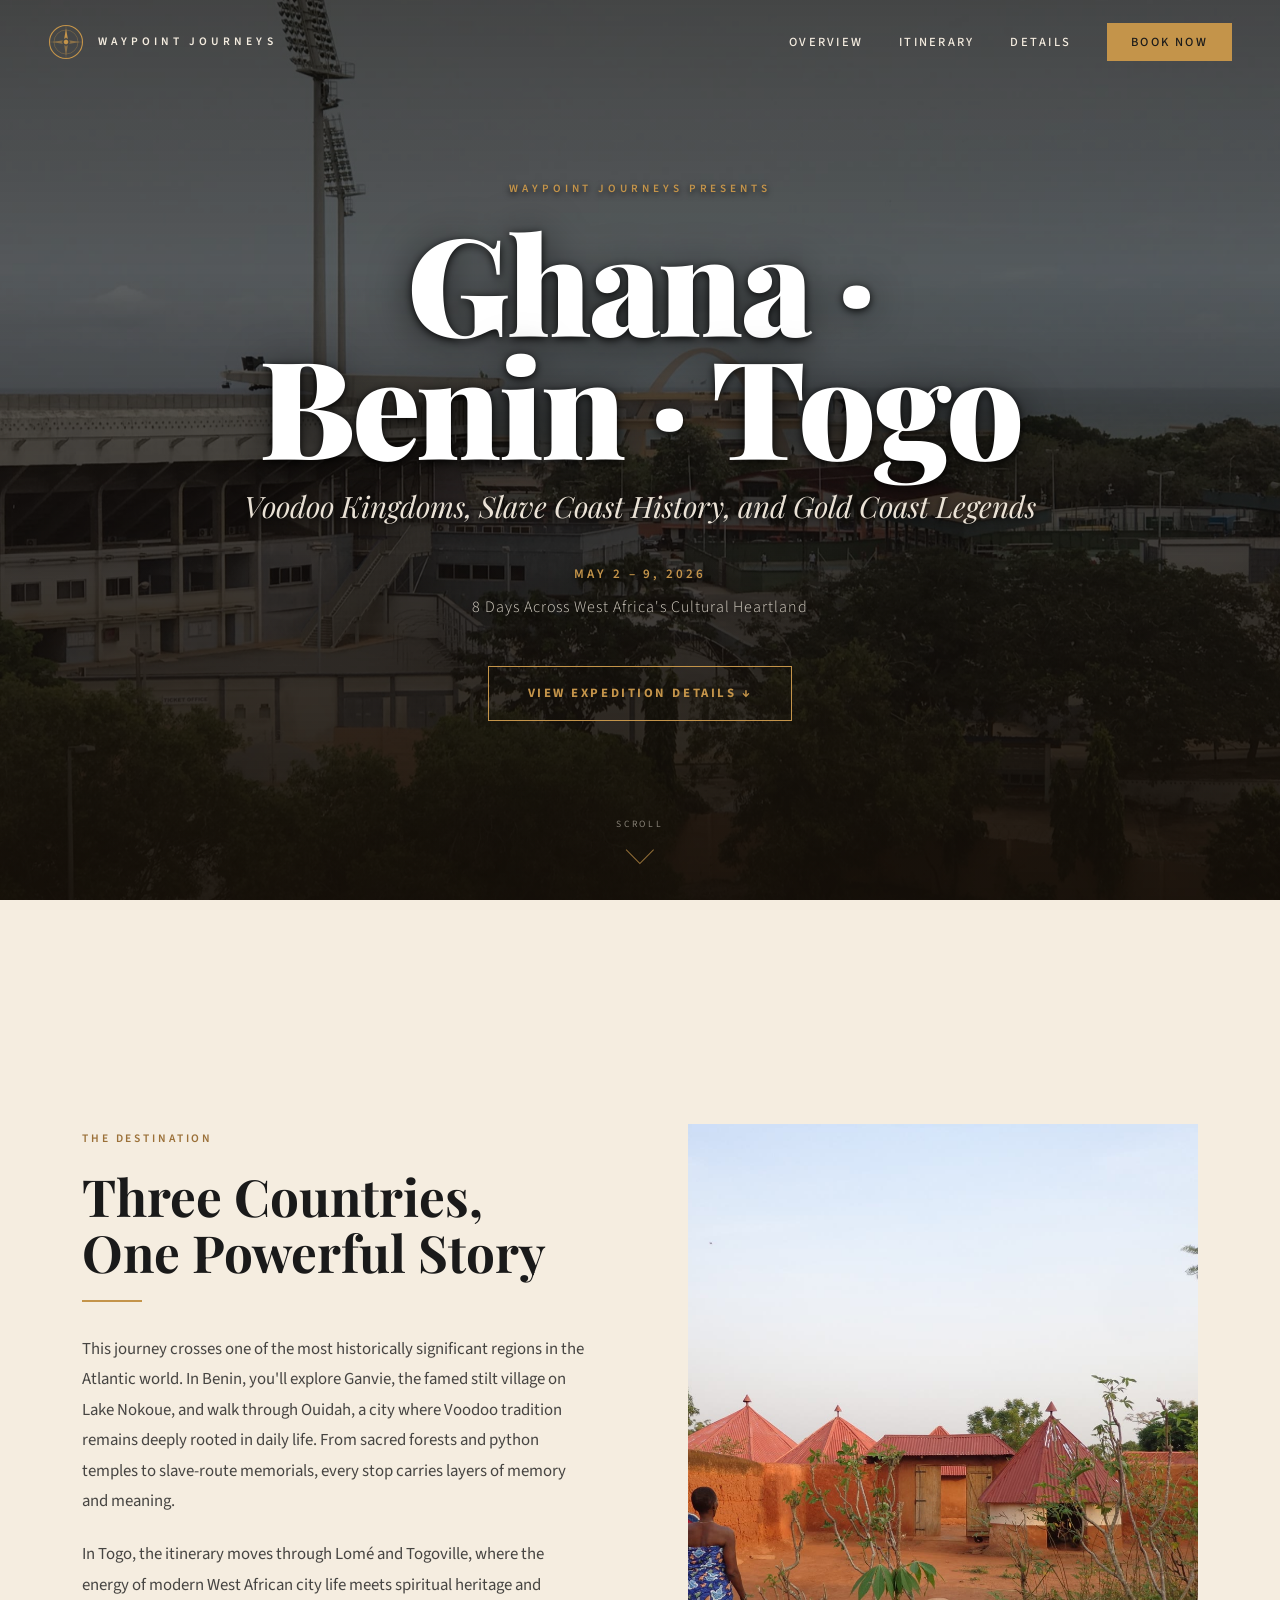
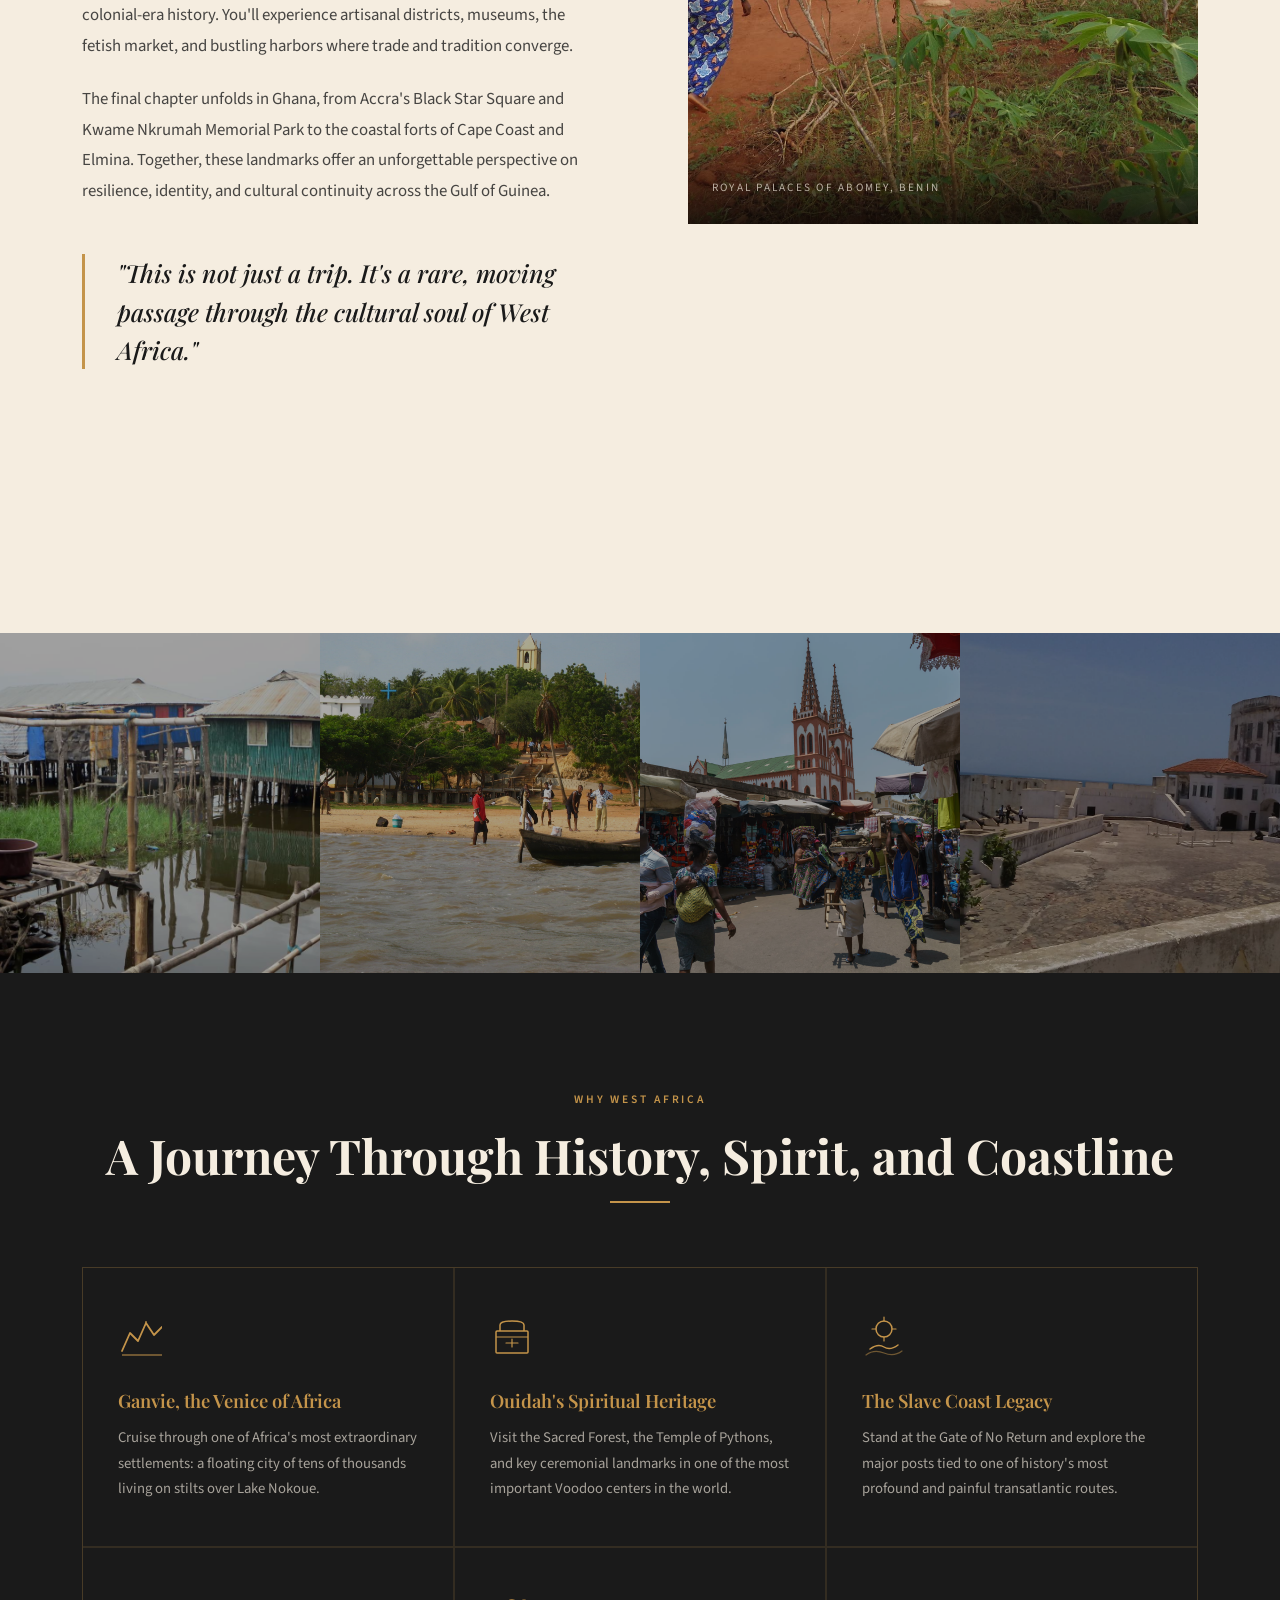
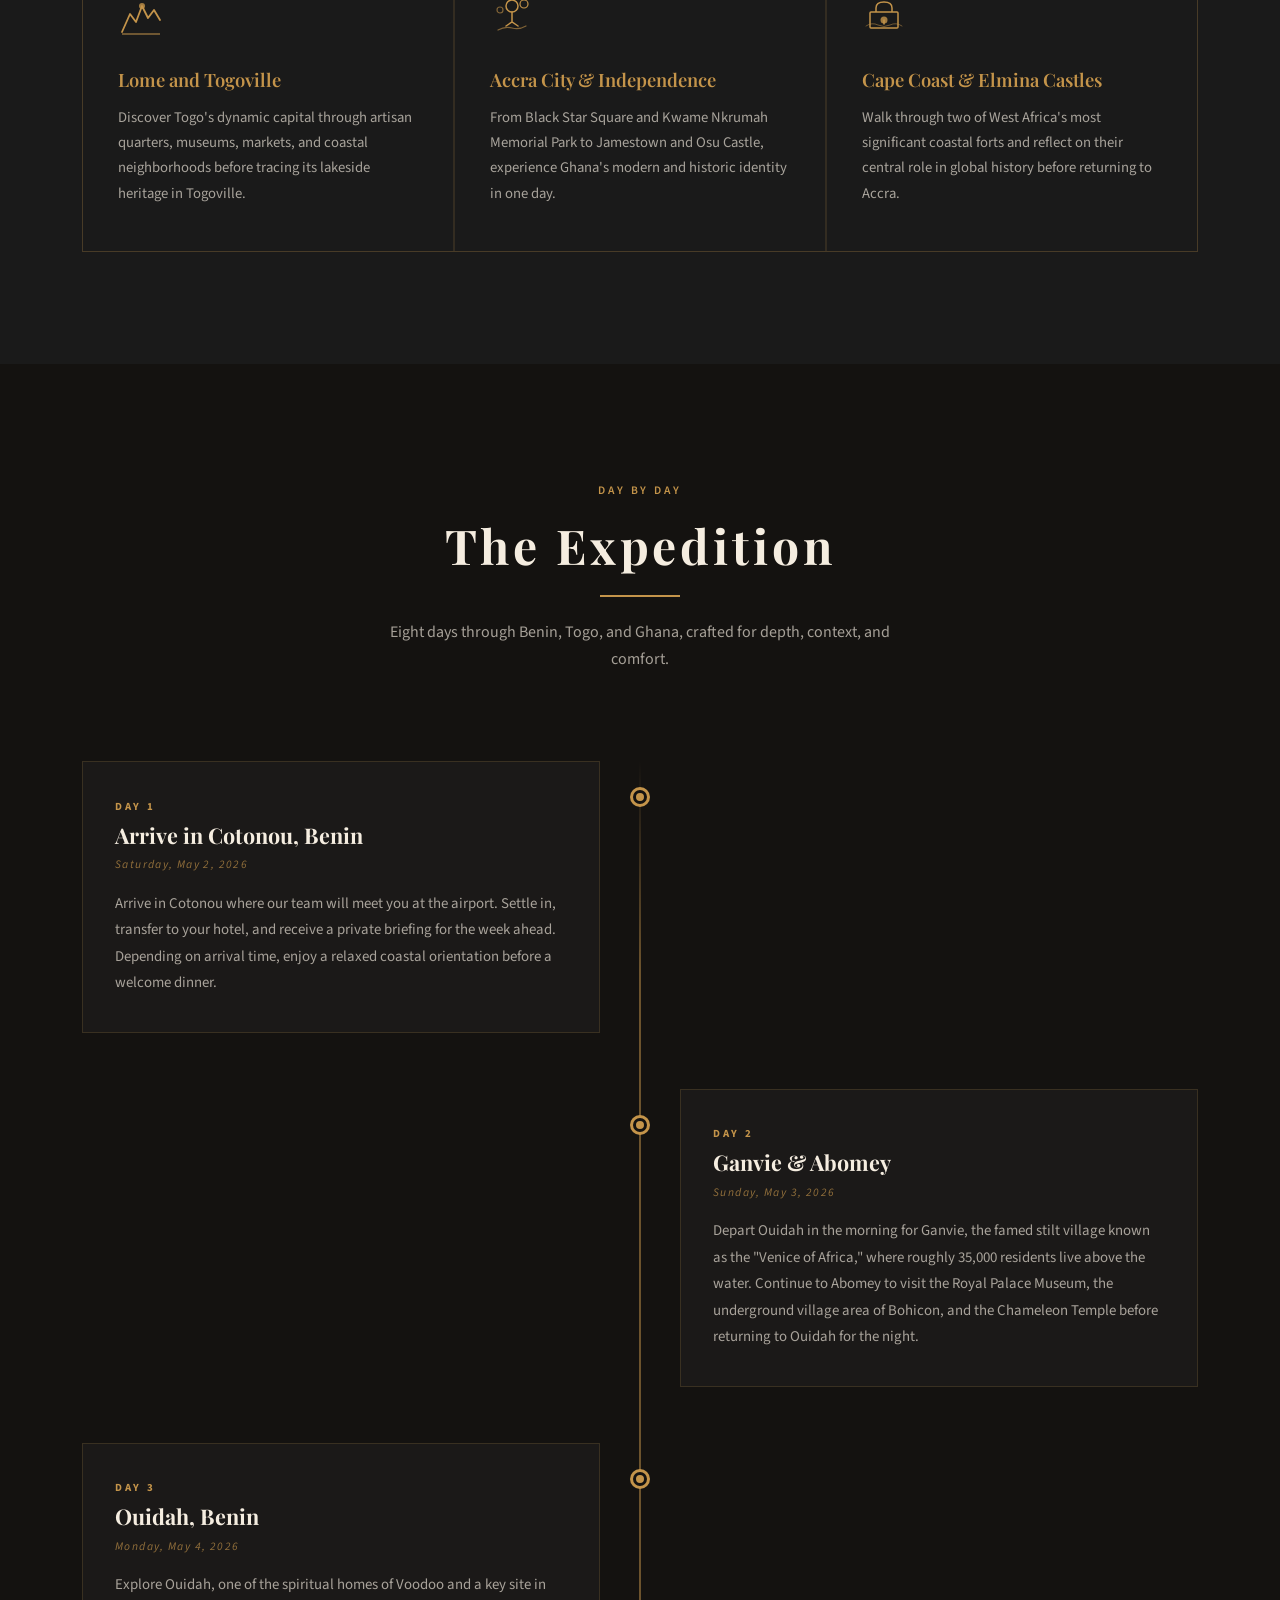
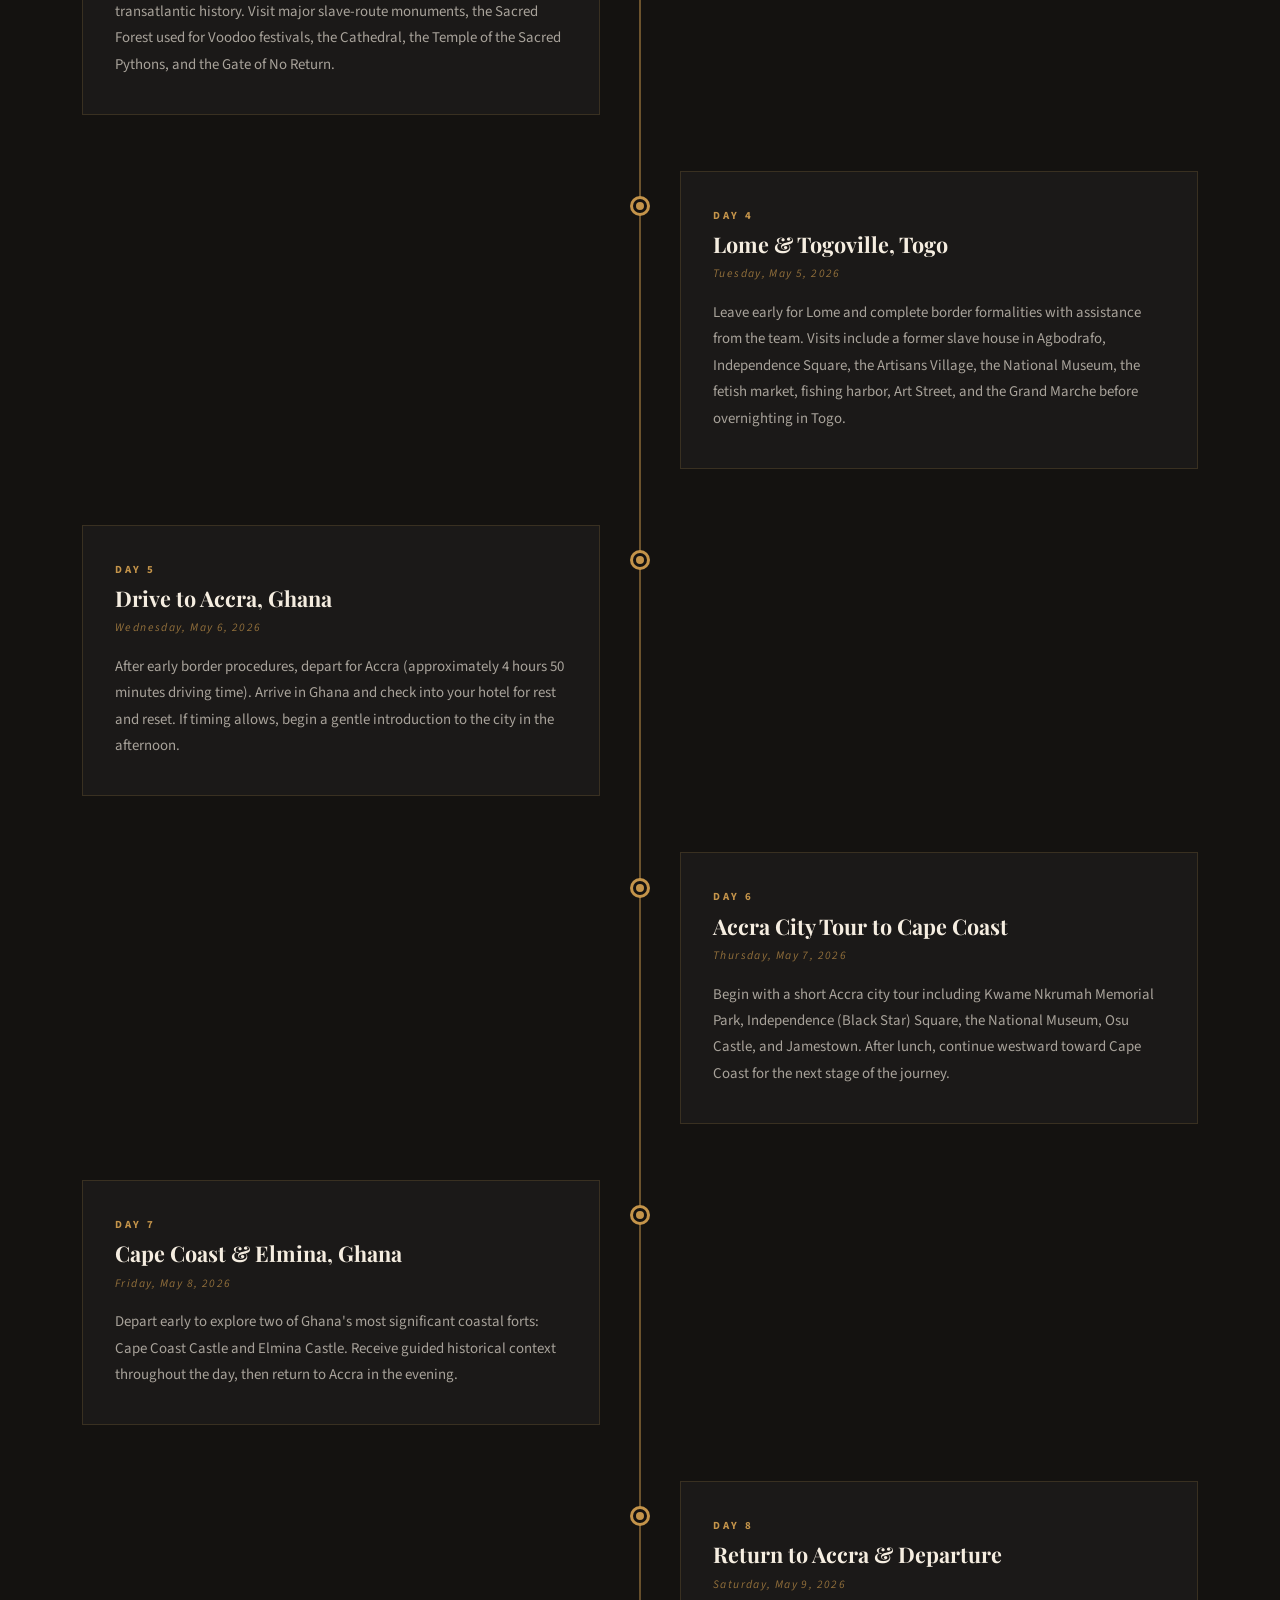
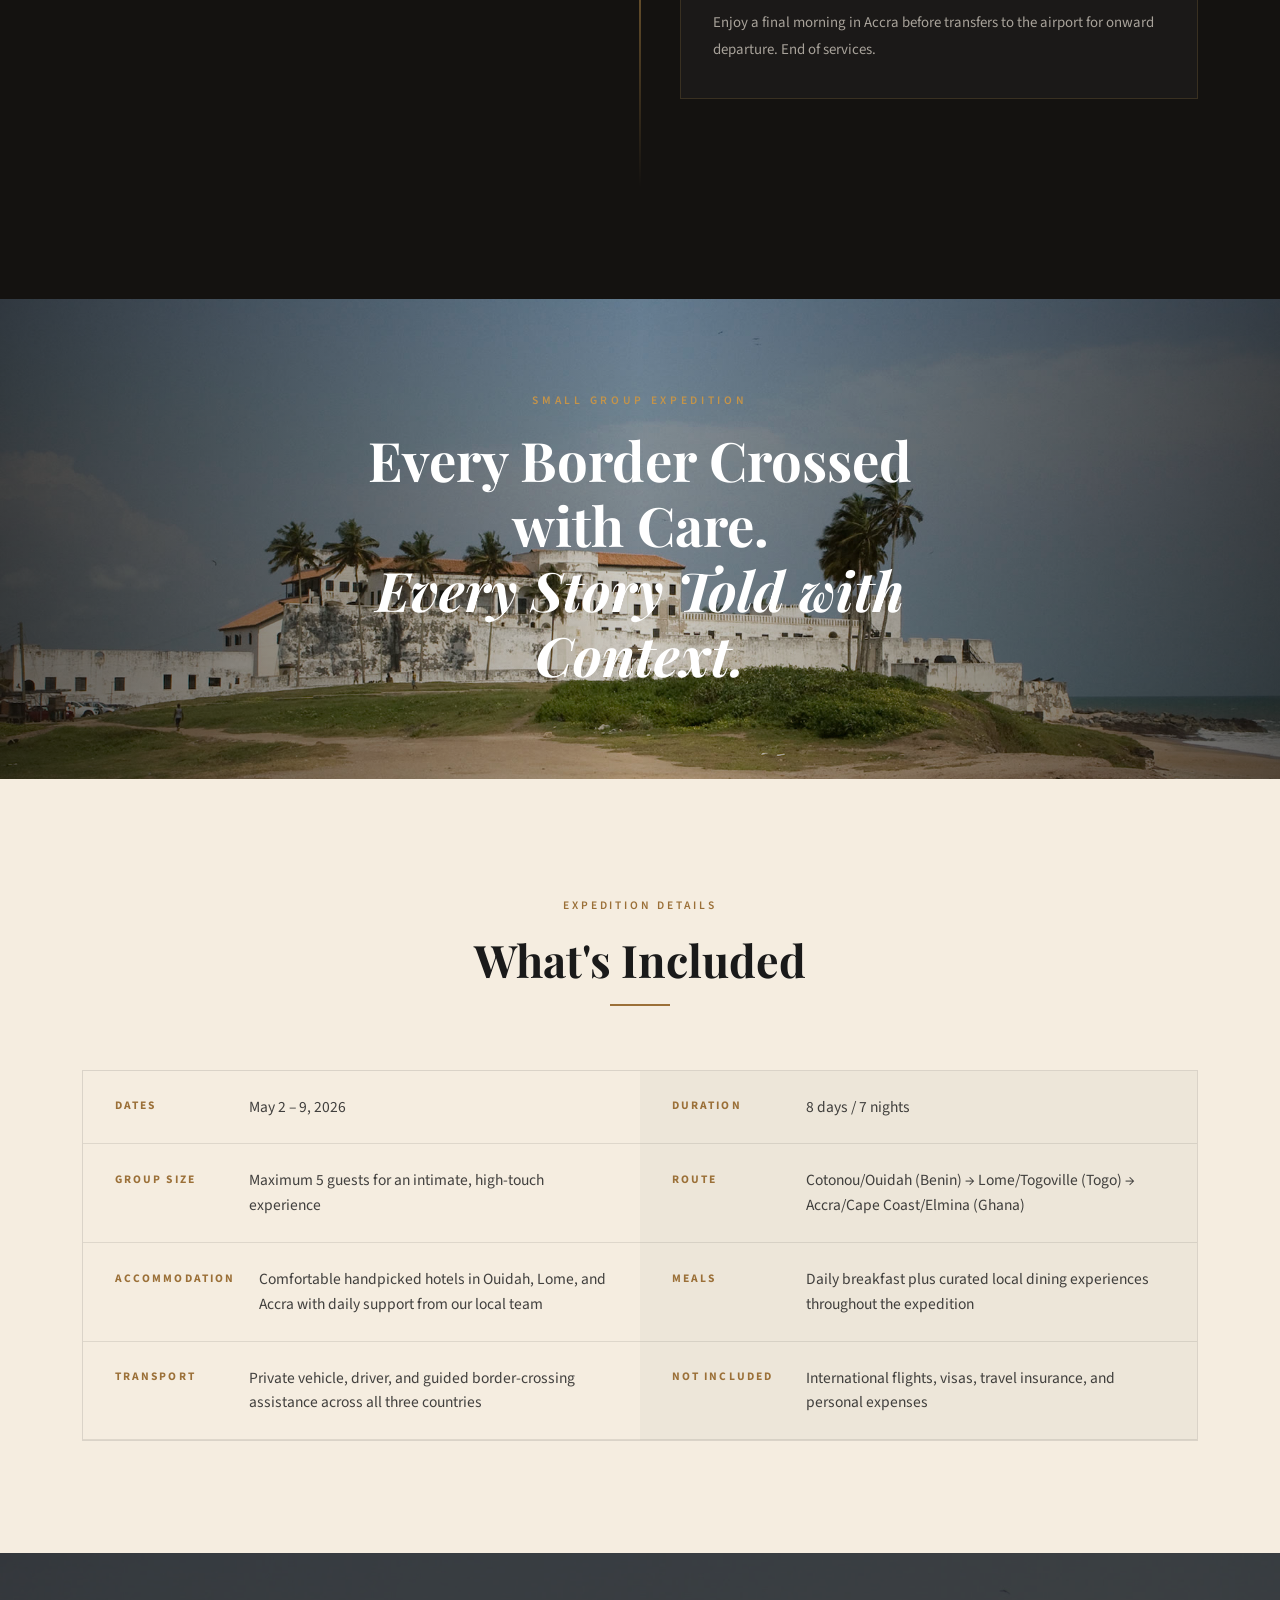
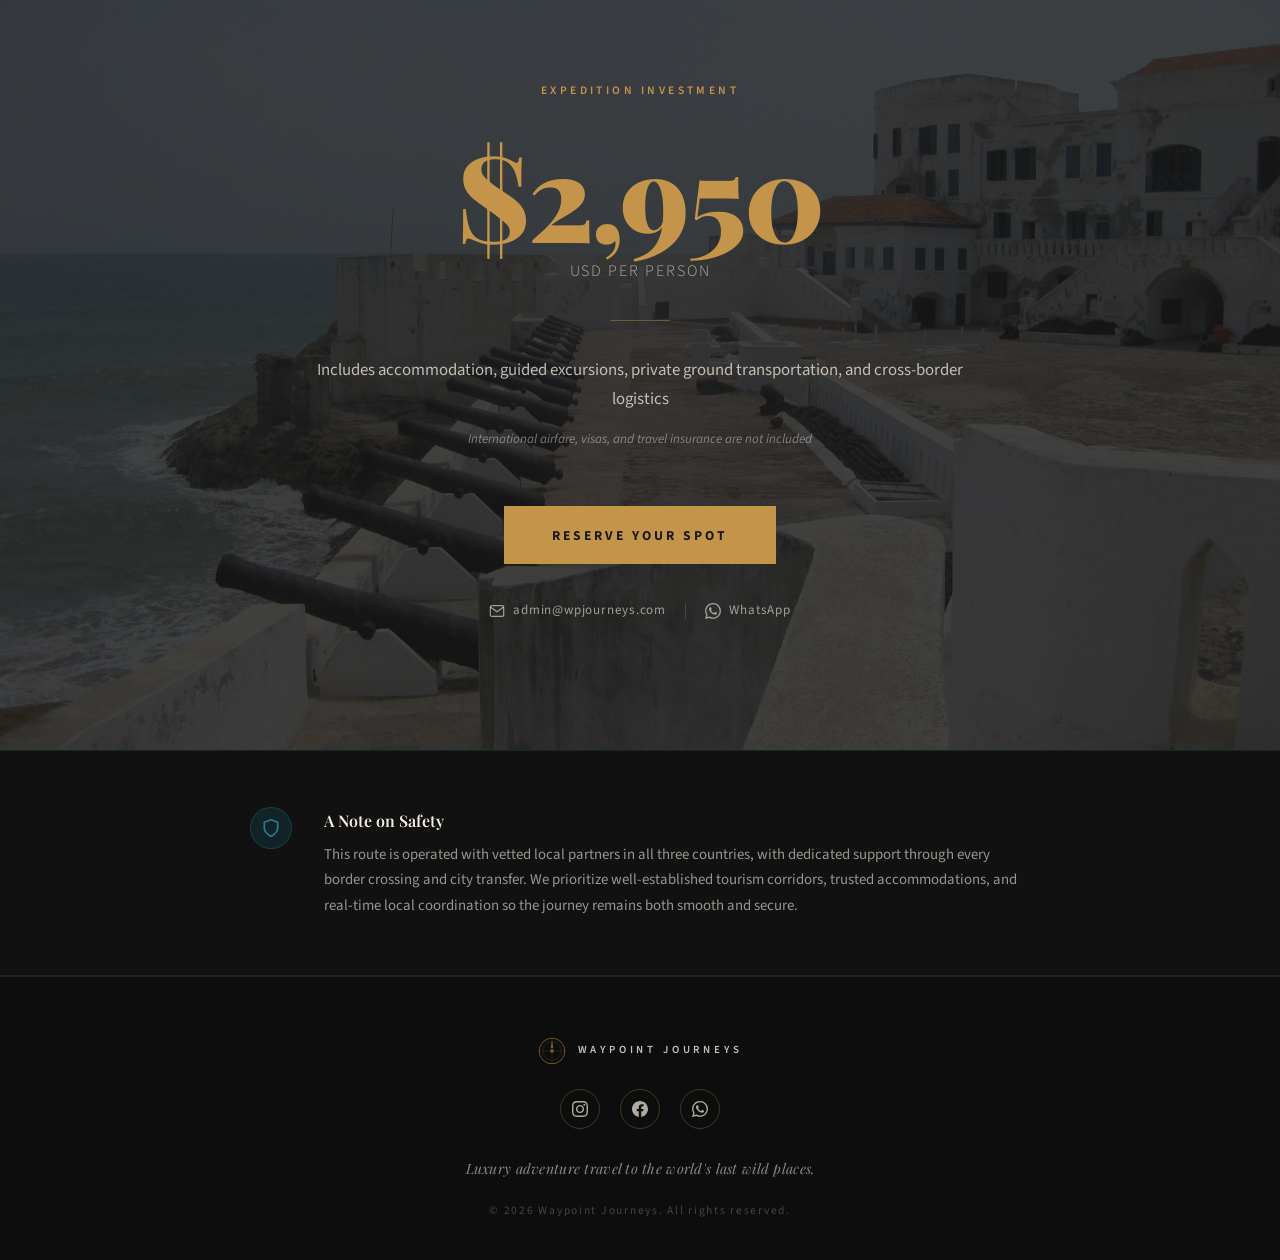
==== ghana-benin-togo-expedition/index.html @ 2db11bbd "Add Ghana-Benin-Togo expedition page and homepage updates Co-authored-by: jwang815 <jwang815@users.n" ====
<!DOCTYPE html>
<html lang="en">
<head>
  <meta charset="UTF-8" />
  <meta name="viewport" content="width=device-width, initial-scale=1.0" />
  <title>Ghana, Benin &amp; Togo Expedition | Waypoint Journeys</title>
  <meta name="description" content="Join Waypoint Journeys on an 8-day cultural expedition across Ghana, Benin, and Togo. Explore Ganvie stilt village, Ouidah's Voodoo heritage, Lomé's vibrant markets, and Ghana's iconic forts. May 2–9, 2026. From $2,950 per person." />
  <meta name="keywords" content="Ghana Benin Togo expedition, West Africa travel, Ouidah, Ganvie, Lome, Accra, Cape Coast, Elmina, Waypoint Journeys, cultural expedition, luxury adventure travel" />
  <meta name="author" content="Waypoint Journeys" />
  <meta name="robots" content="index, follow" />
  <link rel="icon" type="image/svg+xml" href="/favicon.svg">
  <link rel="icon" type="image/x-icon" href="/favicon.ico">
  <link rel="icon" type="image/png" sizes="32x32" href="/favicon-32.png">
  <link rel="apple-touch-icon" sizes="180x180" href="/apple-touch-icon.png">
  <link rel="canonical" href="https://wpjourneys.com/ghana-benin-togo-expedition/" />

  <!-- Open Graph -->
  <meta property="og:type" content="website" />
  <meta property="og:title" content="Ghana, Benin &amp; Togo Expedition | Waypoint Journeys" />
  <meta property="og:description" content="8 days across West Africa's cultural crossroads. Ganvie, Ouidah, Lomé, Accra, Cape Coast, and Elmina. May 2–9, 2026." />
  <meta property="og:url" content="https://wpjourneys.com/ghana-benin-togo-expedition/" />
  <meta property="og:site_name" content="Waypoint Journeys" />
  <meta property="og:image" content="https://wpjourneys.com/assets/ghana-benin-togo/hero.jpg" />
  <meta property="og:image:width" content="1600" />
  <meta property="og:image:height" content="1067" />

  <!-- Twitter Card -->
  <meta name="twitter:card" content="summary_large_image" />
  <meta name="twitter:title" content="Ghana, Benin &amp; Togo Expedition | Waypoint Journeys" />
  <meta name="twitter:description" content="8 days across Ghana, Benin, and Togo. From $2,950/person. May 2–9, 2026." />
  <meta name="twitter:image" content="https://wpjourneys.com/assets/ghana-benin-togo/hero.jpg" />

  <!-- Structured Data -->
  <script type="application/ld+json">
  {
    "@context": "https://schema.org",
    "@type": "TouristTrip",
    "name": "Ghana, Benin & Togo Cultural Expedition",
    "description": "An 8-day cultural expedition through Ghana, Benin, and Togo featuring Ganvie stilt village, Ouidah's Voodoo heritage, Lomé's markets, and the historic slave-trade forts of Cape Coast and Elmina.",
    "touristType": ["Adventure", "Cultural", "History", "Luxury"],
    "itinerary": {
      "@type": "ItemList",
      "numberOfItems": 8,
      "itemListElement": [
        {"@type": "ListItem", "position": 1, "name": "Day 1: Arrive in Cotonou"},
        {"@type": "ListItem", "position": 2, "name": "Day 2: Ganvie and Abomey"},
        {"@type": "ListItem", "position": 3, "name": "Day 3: Ouidah Heritage Sites"},
        {"@type": "ListItem", "position": 4, "name": "Day 4: Lomé and Togoville"},
        {"@type": "ListItem", "position": 5, "name": "Day 5: Drive to Accra"},
        {"@type": "ListItem", "position": 6, "name": "Day 6: Accra City Tour to Cape Coast"},
        {"@type": "ListItem", "position": 7, "name": "Day 7: Cape Coast and Elmina Castles"},
        {"@type": "ListItem", "position": 8, "name": "Day 8: Return to Accra and Departure"}
      ]
    },
    "offers": {
      "@type": "Offer",
      "price": "2950",
      "priceCurrency": "USD",
      "availability": "https://schema.org/InStock",
      "validFrom": "2026-01-01",
      "url": "https://wpjourneys.com/ghana-benin-togo-expedition/"
    },
    "provider": {
      "@type": "TravelAgency",
      "name": "Waypoint Journeys",
      "url": "https://wpjourneys.com",
      "email": "admin@wpjourneys.com",
      "sameAs": [
        "https://instagram.com/waypoint.journeys",
        "https://facebook.com/waypointjourneys"
      ]
    },
    "startDate": "2026-05-02",
    "endDate": "2026-05-09"
  }
  </script>

  <link rel="preconnect" href="https://fonts.googleapis.com" />
  <link rel="preconnect" href="https://fonts.gstatic.com" crossorigin />
  <link href="https://fonts.googleapis.com/css2?family=Playfair+Display:ital,wght@0,400;0,500;0,600;0,700;0,900;1,400;1,500;1,700&family=Source+Sans+3:ital,wght@0,300;0,400;0,600;0,700;1,300;1,400&display=swap" rel="stylesheet" />

  <style>
    :root {
      --charcoal: #1A1A1A;
      --sand: #F5EDE0;
      --gold: #C4944A;
      --gold-light: #D9AB6A;
      --gold-dark: #9B7038;
      --teal: #1B5E6B;
      --teal-light: #2A7D8E;
      --white: #FFFFFF;
      --text-muted: rgba(245, 237, 224, 0.65);
      --overlay: rgba(20, 15, 10, 0.62);
      --overlay-heavy: rgba(15, 10, 5, 0.80);
      --transition: 0.4s cubic-bezier(0.25, 0.46, 0.45, 0.94);
      --transition-fast: 0.2s ease;
    }

    *, *::before, *::after {
      box-sizing: border-box;
      margin: 0;
      padding: 0;
    }

    html {
      scroll-behavior: smooth;
      font-size: 16px;
    }

    body {
      background-color: var(--charcoal);
      color: var(--sand);
      font-family: 'Source Sans 3', sans-serif;
      font-weight: 400;
      line-height: 1.7;
      overflow-x: hidden;
      -webkit-font-smoothing: antialiased;
    }

    img {
      display: block;
      max-width: 100%;
    }

    a {
      color: inherit;
      text-decoration: none;
    }

    .container {
      max-width: 1180px;
      margin: 0 auto;
      padding: 0 2rem;
    }

    .section-label {
      display: inline-block;
      font-family: 'Source Sans 3', sans-serif;
      font-size: 0.72rem;
      font-weight: 600;
      letter-spacing: 0.25em;
      text-transform: uppercase;
      color: var(--gold);
      margin-bottom: 1.2rem;
    }

    .section-title {
      font-family: 'Playfair Display', serif;
      font-weight: 700;
      line-height: 1.1;
      color: var(--sand);
    }

    .gold-line {
      display: block;
      width: 60px;
      height: 2px;
      background: var(--gold);
      margin: 1.4rem 0;
    }

    .fade-in {
      opacity: 0;
      transform: translateY(36px);
      transition: opacity 0.85s ease, transform 0.85s ease;
    }

    .fade-in.visible {
      opacity: 1;
      transform: translateY(0);
    }

    .fade-in-left {
      opacity: 0;
      transform: translateX(-40px);
      transition: opacity 0.85s ease, transform 0.85s ease;
    }

    .fade-in-left.visible {
      opacity: 1;
      transform: translateX(0);
    }

    .fade-in-right {
      opacity: 0;
      transform: translateX(40px);
      transition: opacity 0.85s ease, transform 0.85s ease;
    }

    .fade-in-right.visible {
      opacity: 1;
      transform: translateX(0);
    }

    #navbar {
      position: fixed;
      top: 0;
      left: 0;
      right: 0;
      z-index: 1000;
      padding: 24px 48px;
      display: flex;
      align-items: center;
      justify-content: space-between;
      transition: background 0.4s ease, padding 0.4s ease, box-shadow 0.4s ease;
    }

    #navbar.scrolled {
      background: rgba(17, 17, 17, 0.95);
      padding: 16px 48px;
      box-shadow: 0 2px 40px rgba(0,0,0,0.3);
      backdrop-filter: blur(12px);
      -webkit-backdrop-filter: blur(12px);
    }

    .nav-logo {
      display: flex;
      align-items: center;
      gap: 14px;
      flex-shrink: 0;
    }
    .nav-logo svg {
      width: 36px;
      height: 36px;
    }
    .nav-logo-text {
      font-family: var(--font-body);
      font-weight: 600;
      font-size: 0.72rem;
      letter-spacing: 0.35em;
      color: var(--sand);
      text-transform: uppercase;
    }

    .nav-links {
      display: flex;
      align-items: center;
      gap: 36px;
      list-style: none;
    }

    .nav-links a {
      font-family: var(--font-body);
      font-size: 0.78rem;
      font-weight: 500;
      letter-spacing: 0.18em;
      text-transform: uppercase;
      color: var(--sand);
      transition: color 0.3s ease;
      position: relative;
    }

    .nav-links a::after {
      content: '';
      position: absolute;
      bottom: -4px;
      left: 0;
      width: 0;
      height: 1px;
      background: var(--gold);
      transition: width 0.3s ease;
    }

    .nav-links a:hover {
      color: var(--gold);
    }

    .nav-links a:hover::after {
      width: 100%;
    }

    .nav-cta {
      font-family: var(--font-body);
      font-size: 0.72rem;
      font-weight: 600;
      letter-spacing: 0.18em;
      text-transform: uppercase;
      color: var(--charcoal) !important;
      background: var(--gold);
      padding: 10px 24px;
      border: none;
      cursor: pointer;
      transition: background 0.3s ease, transform 0.2s ease;
    }

    .nav-cta:hover {
      background: var(--gold-light) !important;
      transform: translateY(-1px);
    }

    .nav-cta::after {
      display: none !important;
    }

    .hamburger {
      display: none;
      flex-direction: column;
      gap: 5px;
      cursor: pointer;
      padding: 8px;
      background: none;
      border: none;
      z-index: 1001;
    }

    .hamburger span {
      display: block;
      width: 26px;
      height: 1.5px;
      background: var(--sand);
      transition: transform 0.3s ease, opacity 0.3s ease;
      transform-origin: center;
    }

    .hamburger.open span:nth-child(1) {
      transform: rotate(45deg) translate(5px, 4px);
    }
    .hamburger.open span:nth-child(2) {
      opacity: 0;
    }
    .hamburger.open span:nth-child(3) {
      transform: rotate(-45deg) translate(5px, -4px);
    }

    .mobile-menu {
      display: none;
      position: fixed;
      inset: 0;
      background: rgba(15, 10, 8, 0.97);
      z-index: 999;
      flex-direction: column;
      align-items: center;
      justify-content: center;
      gap: 2.5rem;
      opacity: 0;
      pointer-events: none;
      transition: opacity 0.3s ease;
    }

    .mobile-menu.open {
      opacity: 1;
      pointer-events: all;
    }

    .mobile-menu a {
      font-family: 'Playfair Display', serif;
      font-size: 2rem;
      font-weight: 500;
      color: var(--sand);
      letter-spacing: 0.04em;
      transition: color var(--transition-fast);
    }

    .mobile-menu a:hover {
      color: var(--gold);
    }

    #hero {
      position: relative;
      height: 100vh;
      min-height: 680px;
      display: flex;
      align-items: center;
      justify-content: center;
      overflow: hidden;
    }

    .hero-bg {
      position: absolute;
      inset: 0;
      background-image: url('/assets/ghana-benin-togo/hero.jpg');
      background-size: cover;
      background-position: center 40%;
      will-change: transform;
      transform: scale(1.12);
      z-index: 0;
    }

    .hero-overlay {
      position: absolute;
      inset: 0;
      background: linear-gradient(
        to bottom,
        rgba(10, 8, 5, 0.72) 0%,
        rgba(10, 8, 5, 0.62) 30%,
        rgba(15, 10, 8, 0.74) 55%,
        rgba(20, 14, 8, 0.94) 100%
      );
      z-index: 1;
    }

    .hero-content {
      position: relative;
      z-index: 2;
      text-align: center;
      padding: 0 1.5rem;
      max-width: 900px;
    }

    .hero-eyebrow {
      font-size: 0.7rem;
      letter-spacing: 0.35em;
      font-weight: 600;
      color: var(--gold);
      text-transform: uppercase;
      margin-bottom: 1.4rem;
      animation: fadeUp 0.9s ease 0.3s both;
      text-shadow: 0 2px 6px rgba(0,0,0,0.8);
    }

    .hero-title {
      font-family: 'Playfair Display', serif;
      font-size: clamp(4.5rem, 12vw, 8.5rem);
      font-weight: 900;
      line-height: 0.9;
      letter-spacing: -0.02em;
      color: var(--white);
      margin-bottom: 1rem;
      animation: fadeUp 1s ease 0.55s both;
      text-shadow: 0 2px 8px rgba(0,0,0,0.9), 0 4px 40px rgba(0,0,0,0.6);
    }

    .hero-subtitle {
      font-family: 'Playfair Display', serif;
      font-size: clamp(1.2rem, 3vw, 1.85rem);
      font-style: italic;
      font-weight: 400;
      color: rgba(245, 237, 224, 0.95);
      margin-bottom: 2rem;
      animation: fadeUp 1s ease 0.75s both;
      text-shadow: 0 2px 6px rgba(0,0,0,0.8), 0 4px 20px rgba(0,0,0,0.5);
    }

    .hero-dates {
      font-size: 0.82rem;
      letter-spacing: 0.22em;
      font-weight: 600;
      color: var(--gold);
      text-transform: uppercase;
      margin-bottom: 0.5rem;
      animation: fadeUp 1s ease 0.9s both;
      text-shadow: 0 2px 6px rgba(0,0,0,0.8);
    }

    .hero-tagline {
      font-size: 1rem;
      color: rgba(245, 237, 224, 0.85);
      font-weight: 300;
      letter-spacing: 0.06em;
      margin-bottom: 2.8rem;
      animation: fadeUp 1s ease 1s both;
      text-shadow: 0 2px 6px rgba(0,0,0,0.8);
    }

    .hero-cta {
      display: inline-block;
      background: transparent;
      border: 1.5px solid var(--gold);
      color: var(--gold);
      font-family: 'Source Sans 3', sans-serif;
      font-size: 0.8rem;
      font-weight: 700;
      letter-spacing: 0.2em;
      text-transform: uppercase;
      padding: 1rem 2.4rem;
      cursor: pointer;
      transition: background var(--transition-fast), color var(--transition-fast), transform var(--transition-fast);
      animation: fadeUp 1s ease 1.15s both;
    }

    .hero-cta:hover {
      background: var(--gold);
      color: var(--charcoal);
      transform: translateY(-2px);
    }

    .hero-scroll {
      position: absolute;
      bottom: 2.5rem;
      left: 50%;
      transform: translateX(-50%);
      z-index: 2;
      display: flex;
      flex-direction: column;
      align-items: center;
      gap: 0.5rem;
      animation: fadeIn 1s ease 1.5s both;
    }

    .hero-scroll span {
      font-size: 0.6rem;
      letter-spacing: 0.3em;
      text-transform: uppercase;
      color: rgba(245, 237, 224, 0.5);
    }

    .scroll-arrow {
      width: 20px;
      height: 20px;
      border-right: 1.5px solid rgba(196, 148, 74, 0.7);
      border-bottom: 1.5px solid rgba(196, 148, 74, 0.7);
      transform: rotate(45deg);
      animation: bounce 2s ease infinite;
    }

    @keyframes bounce {
      0%, 100% { transform: rotate(45deg) translateY(0); }
      50% { transform: rotate(45deg) translateY(6px); }
    }

    @keyframes fadeUp {
      from { opacity: 0; transform: translateY(28px); }
      to { opacity: 1; transform: translateY(0); }
    }

    @keyframes fadeIn {
      from { opacity: 0; }
      to { opacity: 1; }
    }

    #overview {
      background: var(--sand);
      color: var(--charcoal);
      padding: 7rem 0;
    }

    .intro-grid {
      display: grid;
      grid-template-columns: 1fr 1fr;
      gap: 6rem;
      align-items: start;
    }

    .intro-text .section-label {
      color: var(--gold-dark);
    }

    .intro-text .section-title {
      color: var(--charcoal);
      font-size: clamp(2.2rem, 4vw, 3.2rem);
      margin-bottom: 0.5rem;
    }

    .intro-text .gold-line {
      margin: 1.2rem 0 2rem;
    }

    .intro-text p {
      font-size: 1.05rem;
      line-height: 1.82;
      color: rgba(26, 26, 26, 0.8);
      margin-bottom: 1.4rem;
    }

    .pull-quote {
      margin: 3rem 0 2.5rem;
      padding-left: 2rem;
      border-left: 3px solid var(--gold);
      position: relative;
    }

    .pull-quote blockquote {
      font-family: 'Playfair Display', serif;
      font-size: clamp(1.15rem, 2.2vw, 1.55rem);
      font-style: italic;
      font-weight: 500;
      color: var(--charcoal);
      line-height: 1.55;
    }

    .intro-image-wrap {
      position: relative;
    }

    .intro-image-wrap img {
      width: 100%;
      height: 700px;
      object-fit: cover;
      display: block;
    }

    .intro-image-caption {
      position: absolute;
      bottom: 0;
      left: 0;
      right: 0;
      background: linear-gradient(to top, rgba(10,8,5,0.8) 0%, transparent 100%);
      padding: 2.5rem 1.5rem 1.5rem;
    }

    .intro-image-caption span {
      font-size: 0.7rem;
      letter-spacing: 0.2em;
      text-transform: uppercase;
      color: rgba(245, 237, 224, 0.7);
    }

    #highlights {
      background: var(--charcoal);
      padding: 7rem 0;
    }

    .highlights-header {
      text-align: center;
      margin-bottom: 4rem;
    }

    .highlights-header .section-title {
      font-size: clamp(2rem, 4vw, 3rem);
    }

    .highlights-header .gold-line {
      margin: 1.2rem auto;
    }

    .features-grid {
      display: grid;
      grid-template-columns: repeat(3, 1fr);
      gap: 1.5px;
      background: rgba(196, 148, 74, 0.15);
      border: 1px solid rgba(196, 148, 74, 0.15);
    }

    .feature-card {
      background: var(--charcoal);
      padding: 2.8rem 2.2rem;
      transition: background var(--transition-fast), transform var(--transition-fast);
      position: relative;
      overflow: hidden;
    }

    .feature-card::before {
      content: '';
      position: absolute;
      bottom: 0;
      left: 0;
      right: 0;
      height: 2px;
      background: var(--gold);
      transform: scaleX(0);
      transform-origin: left;
      transition: transform 0.4s ease;
    }

    .feature-card:hover {
      background: #222018;
      transform: translateY(-3px);
    }

    .feature-card:hover::before {
      transform: scaleX(1);
    }

    .feature-icon {
      width: 44px;
      height: 44px;
      margin-bottom: 1.4rem;
    }

    .feature-title {
      font-family: 'Playfair Display', serif;
      font-size: 1.15rem;
      font-weight: 600;
      color: var(--gold);
      margin-bottom: 0.8rem;
      line-height: 1.3;
    }

    .feature-desc {
      font-size: 0.92rem;
      color: var(--text-muted);
      line-height: 1.72;
    }

    #itinerary {
      background: #141210;
      padding: 7rem 0;
      position: relative;
    }

    .itinerary-header {
      text-align: center;
      margin-bottom: 5.5rem;
    }

    .itinerary-header .section-title {
      font-size: clamp(2rem, 4vw, 3rem);
      letter-spacing: 0.08em;
    }

    .itinerary-header .gold-line {
      margin: 1.4rem auto;
      width: 80px;
    }

    .timeline {
      position: relative;
      padding: 0 0 2rem;
    }

    .timeline::before {
      content: '';
      position: absolute;
      top: 0;
      bottom: 0;
      left: 50%;
      transform: translateX(-50%);
      width: 1px;
      background: linear-gradient(to bottom, transparent, var(--gold) 8%, var(--gold) 92%, transparent);
    }

    .timeline-item {
      display: grid;
      grid-template-columns: 1fr 80px 1fr;
      gap: 0;
      margin-bottom: 3.5rem;
      align-items: start;
    }

    .timeline-item:nth-child(odd) .timeline-card {
      grid-column: 1;
    }

    .timeline-item:nth-child(even) .timeline-card {
      grid-column: 3;
    }

    .timeline-card {
      background: rgba(255,255,255,0.03);
      border: 1px solid rgba(196, 148, 74, 0.18);
      padding: 2.2rem 2rem;
      position: relative;
      transition: border-color var(--transition-fast), background var(--transition-fast);
    }

    .timeline-card:hover {
      border-color: rgba(196, 148, 74, 0.45);
      background: rgba(196, 148, 74, 0.04);
    }

    .day-dot {
      grid-column: 2;
      display: flex;
      justify-content: center;
      align-items: flex-start;
      padding-top: 1.8rem;
    }

    .day-dot-inner {
      width: 14px;
      height: 14px;
      border-radius: 50%;
      background: var(--gold);
      border: 3px solid #141210;
      box-shadow: 0 0 0 3px var(--gold);
      flex-shrink: 0;
    }

    .timeline-item:nth-child(odd) .timeline-card {
      grid-column: 1;
      grid-row: 1;
    }

    .timeline-item:nth-child(odd) .day-dot {
      grid-column: 2;
      grid-row: 1;
    }

    .timeline-item:nth-child(odd) .timeline-empty {
      grid-column: 3;
      grid-row: 1;
    }

    .timeline-item:nth-child(even) .timeline-empty {
      grid-column: 1;
      grid-row: 1;
    }

    .timeline-item:nth-child(even) .day-dot {
      grid-column: 2;
      grid-row: 1;
    }

    .timeline-item:nth-child(even) .timeline-card {
      grid-column: 3;
      grid-row: 1;
    }

    .day-label {
      font-size: 0.68rem;
      letter-spacing: 0.25em;
      font-weight: 700;
      color: var(--gold);
      text-transform: uppercase;
      margin-bottom: 0.3rem;
    }

    .day-location {
      font-family: 'Playfair Display', serif;
      font-size: 1.35rem;
      font-weight: 700;
      color: var(--sand);
      margin-bottom: 0.4rem;
      line-height: 1.3;
    }

    .day-date {
      font-size: 0.72rem;
      letter-spacing: 0.12em;
      color: rgba(196, 148, 74, 0.7);
      font-style: italic;
      margin-bottom: 1rem;
    }

    .day-desc {
      font-size: 0.93rem;
      color: var(--text-muted);
      line-height: 1.78;
    }

    #details {
      background: var(--sand);
      padding: 7rem 0;
    }

    .details-header {
      text-align: center;
      margin-bottom: 4rem;
    }

    .details-header .section-title {
      color: var(--charcoal);
      font-size: clamp(2rem, 4vw, 2.8rem);
    }

    .details-header .section-label {
      color: var(--gold-dark);
    }

    .details-header .gold-line {
      margin: 1.2rem auto;
      background: var(--gold-dark);
    }

    .details-grid {
      display: grid;
      grid-template-columns: 1fr 1fr;
      gap: 0;
      border: 1px solid rgba(26, 26, 26, 0.12);
    }

    .detail-row {
      display: flex;
      align-items: flex-start;
      padding: 1.5rem 2rem;
      border-bottom: 1px solid rgba(26, 26, 26, 0.1);
      gap: 1.5rem;
    }

    .detail-row:nth-child(even) {
      background: rgba(26, 26, 26, 0.03);
    }

    .detail-label {
      font-size: 0.72rem;
      font-weight: 700;
      letter-spacing: 0.18em;
      text-transform: uppercase;
      color: var(--gold-dark);
      min-width: 110px;
      flex-shrink: 0;
      padding-top: 0.1rem;
    }

    .detail-value {
      font-size: 0.97rem;
      color: rgba(26, 26, 26, 0.82);
      line-height: 1.6;
    }

    .gallery-strip {
      display: grid;
      grid-template-columns: repeat(4, 1fr);
      height: 340px;
      overflow: hidden;
    }

    .gallery-strip-item {
      position: relative;
      overflow: hidden;
    }

    .gallery-strip-item img {
      width: 100%;
      height: 100%;
      object-fit: cover;
      transition: transform 0.7s ease;
    }

    .gallery-strip-item:hover img {
      transform: scale(1.08);
    }

    .gallery-strip-overlay {
      position: absolute;
      inset: 0;
      background: rgba(10, 8, 5, 0.35);
      transition: background 0.4s ease;
    }

    .gallery-strip-item:hover .gallery-strip-overlay {
      background: rgba(10, 8, 5, 0.1);
    }

    #book {
      position: relative;
      padding: 8rem 0;
      background: var(--charcoal);
      overflow: hidden;
    }

    .pricing-bg {
      position: absolute;
      inset: 0;
      background-image: url('/assets/ghana-benin-togo/pricing-bg.jpg');
      background-size: cover;
      background-position: center;
      opacity: 0.18;
    }

    .pricing-content {
      position: relative;
      z-index: 1;
      text-align: center;
      max-width: 680px;
      margin: 0 auto;
    }

    .pricing-label {
      font-size: 0.72rem;
      letter-spacing: 0.3em;
      font-weight: 600;
      color: var(--gold);
      text-transform: uppercase;
      margin-bottom: 2rem;
    }

    .pricing-amount {
      font-family: 'Playfair Display', serif;
      font-size: clamp(4.5rem, 10vw, 7.5rem);
      font-weight: 900;
      color: var(--gold);
      line-height: 1;
      letter-spacing: -0.02em;
      margin-bottom: 0.3rem;
    }

    .pricing-per {
      font-size: 1rem;
      color: var(--text-muted);
      letter-spacing: 0.12em;
      text-transform: uppercase;
      font-weight: 300;
      margin-bottom: 2.2rem;
    }

    .pricing-divider {
      width: 60px;
      height: 1px;
      background: rgba(196, 148, 74, 0.4);
      margin: 0 auto 2.2rem;
    }

    .pricing-includes {
      font-size: 1.05rem;
      color: rgba(245, 237, 224, 0.75);
      line-height: 1.7;
      margin-bottom: 0.9rem;
    }

    .pricing-note {
      font-size: 0.82rem;
      color: rgba(245, 237, 224, 0.45);
      font-style: italic;
      margin-bottom: 3.5rem;
    }

    .book-cta {
      display: inline-block;
      background: var(--gold);
      color: var(--charcoal);
      font-family: 'Source Sans 3', sans-serif;
      font-size: 0.85rem;
      font-weight: 700;
      letter-spacing: 0.22em;
      text-transform: uppercase;
      padding: 1.1rem 3rem;
      cursor: pointer;
      transition: background var(--transition-fast), transform var(--transition-fast), box-shadow var(--transition-fast);
    }

    .book-cta:hover {
      background: var(--gold-light);
      transform: translateY(-3px);
      box-shadow: 0 12px 40px rgba(196, 148, 74, 0.3);
    }

    .contact-options {
      display: flex;
      align-items: center;
      justify-content: center;
      gap: 1.2rem;
      margin-top: 2.2rem;
      flex-wrap: wrap;
    }

    .contact-option {
      display: inline-flex;
      align-items: center;
      gap: 0.5rem;
      font-family: 'Source Sans 3', sans-serif;
      font-size: 0.82rem;
      letter-spacing: 0.06em;
      color: rgba(245, 237, 224, 0.6);
      text-decoration: none;
      transition: color 0.3s ease;
    }

    .contact-option:hover {
      color: var(--gold);
    }

    .contact-option svg {
      width: 16px;
      height: 16px;
      fill: currentColor;
      flex-shrink: 0;
    }

    .contact-separator {
      width: 1px;
      height: 16px;
      background: rgba(245, 237, 224, 0.15);
    }

    #security {
      background: #111;
      border-top: 1px solid rgba(27, 94, 107, 0.3);
      border-bottom: 1px solid rgba(27, 94, 107, 0.3);
      padding: 3.5rem 0;
    }

    .security-inner {
      display: flex;
      align-items: flex-start;
      gap: 2rem;
      max-width: 780px;
      margin: 0 auto;
    }

    .security-icon {
      flex-shrink: 0;
      width: 42px;
      height: 42px;
      background: rgba(27, 94, 107, 0.25);
      border: 1px solid rgba(27, 94, 107, 0.5);
      border-radius: 50%;
      display: flex;
      align-items: center;
      justify-content: center;
    }

    .security-text .security-title {
      font-family: 'Playfair Display', serif;
      font-size: 1rem;
      font-weight: 600;
      color: var(--sand);
      margin-bottom: 0.5rem;
    }

    .security-text p {
      font-size: 0.93rem;
      color: rgba(245, 237, 224, 0.6);
      line-height: 1.72;
    }

    .footer {
      background: #0D0D0D;
      padding: 60px 48px 40px;
      text-align: center;
      border-top: 1px solid rgba(196, 148, 74, 0.15);
    }
    .footer-logo {
      display: flex;
      align-items: center;
      justify-content: center;
      gap: 12px;
      margin-bottom: 24px;
    }
    .footer-logo svg {
      width: 28px;
      height: 28px;
    }
    .footer-logo-text {
      font-family: 'Source Sans 3', sans-serif;
      font-weight: 600;
      font-size: 0.68rem;
      letter-spacing: 0.35em;
      color: var(--sand);
      text-transform: uppercase;
      opacity: 0.8;
    }
    .footer-social {
      display: flex;
      align-items: center;
      justify-content: center;
      gap: 20px;
      margin-bottom: 28px;
    }
    .footer-social a {
      display: flex;
      align-items: center;
      justify-content: center;
      width: 40px;
      height: 40px;
      border: 1px solid rgba(196, 148, 74, 0.3);
      border-radius: 50%;
      transition: border-color 0.3s ease, background 0.3s ease;
    }
    .footer-social a:hover {
      border-color: var(--gold);
      background: rgba(196, 148, 74, 0.1);
    }
    .footer-social a svg {
      width: 16px;
      height: 16px;
      fill: var(--sand);
      opacity: 0.7;
      transition: opacity 0.3s ease;
    }
    .footer-social a:hover svg {
      opacity: 1;
    }
    .footer-tagline {
      font-family: 'Playfair Display', serif;
      font-size: 0.88rem;
      font-style: italic;
      color: rgba(245, 237, 224, 0.55);
      letter-spacing: 0.02em;
      margin-bottom: 20px;
    }
    .footer-copy {
      font-size: 0.72rem;
      letter-spacing: 0.15em;
      color: rgba(245, 237, 224, 0.25);
    }

    @media (max-width: 768px) {
      #navbar {
        padding: 18px 24px;
      }
      #navbar.scrolled {
        padding: 14px 24px;
      }
      .nav-links {
        display: none;
      }
      .hamburger {
        display: flex;
      }
      .mobile-menu {
        display: flex;
      }
    }

    @media (max-width: 900px) {
      .intro-grid {
        grid-template-columns: 1fr;
        gap: 3rem;
      }

      .intro-image-wrap img {
        height: 420px;
      }

      .features-grid {
        grid-template-columns: repeat(2, 1fr);
      }

      .timeline::before {
        left: 20px;
        transform: none;
      }

      .timeline-item {
        grid-template-columns: 40px 1fr;
        gap: 0 1.2rem;
      }

      .timeline-item:nth-child(odd) .timeline-card,
      .timeline-item:nth-child(even) .timeline-card {
        grid-column: 2;
        grid-row: 1;
      }

      .timeline-item:nth-child(odd) .day-dot,
      .timeline-item:nth-child(even) .day-dot {
        grid-column: 1;
        grid-row: 1;
      }

      .timeline-empty {
        display: none !important;
      }

      .details-grid {
        grid-template-columns: 1fr;
      }

      .gallery-strip {
        grid-template-columns: repeat(2, 1fr);
        height: 420px;
      }

      .nav-links {
        display: none;
      }

      .hamburger {
        display: flex;
      }

      .mobile-menu {
        display: flex;
      }
    }

    @media (max-width: 560px) {
      .features-grid {
        grid-template-columns: 1fr;
      }

      .gallery-strip {
        grid-template-columns: 1fr 1fr;
        height: 360px;
      }

      .detail-row {
        flex-direction: column;
        gap: 0.4rem;
      }

      .detail-label {
        min-width: auto;
      }
    }

    @media print {
      #navbar, .hero-scroll, .hamburger, .mobile-menu { display: none !important; }
      body { background: white; color: black; }
      #hero { height: 50vh; }
      .hero-bg { transform: none; }
      section { page-break-inside: avoid; }
      .timeline::before { background: #999; }
      .book-cta, .hero-cta { border: 1px solid #000; }
    }
  </style>
</head>

<body>

  <div class="mobile-menu" id="mobileMenu" role="dialog" aria-label="Navigation menu">
    <a href="#overview" onclick="closeMobileMenu()">Overview</a>
    <a href="#itinerary" onclick="closeMobileMenu()">Itinerary</a>
    <a href="#details" onclick="closeMobileMenu()">Details</a>
    <a href="#book" onclick="closeMobileMenu()">Book Now</a>
  </div>

  <nav id="navbar" role="navigation" aria-label="Main navigation">
    <a href="/" class="nav-logo" aria-label="Waypoint Journeys Home">
      <svg viewBox="0 0 48 48" fill="none" xmlns="http://www.w3.org/2000/svg" aria-hidden="true">
        <circle cx="24" cy="24" r="22" stroke="#C4944A" stroke-width="1.5" fill="none"/>
        <circle cx="24" cy="24" r="16" stroke="#C4944A" stroke-width="0.8" fill="none" opacity="0.5"/>
        <line x1="24" y1="2" x2="24" y2="46" stroke="#C4944A" stroke-width="0.8" opacity="0.4"/>
        <line x1="2" y1="24" x2="46" y2="24" stroke="#C4944A" stroke-width="0.8" opacity="0.4"/>
        <polygon points="24,6 26.5,20 24,18 21.5,20" fill="#C4944A"/>
        <polygon points="24,42 26.5,28 24,30 21.5,28" fill="#C4944A" opacity="0.5"/>
        <polygon points="6,24 20,21.5 18,24 20,26.5" fill="#C4944A" opacity="0.5"/>
        <polygon points="42,24 28,21.5 30,24 28,26.5" fill="#C4944A" opacity="0.5"/>
        <circle cx="24" cy="24" r="3" fill="#C4944A"/>
      </svg>
      <span class="nav-logo-text">Waypoint Journeys</span>
    </a>

    <ul class="nav-links">
      <li><a href="#overview">Overview</a></li>
      <li><a href="#itinerary">Itinerary</a></li>
      <li><a href="#details">Details</a></li>
      <li><a href="#book" class="nav-cta">Book Now</a></li>
    </ul>

    <button class="hamburger" id="hamburger" aria-label="Toggle menu" aria-expanded="false">
      <span></span>
      <span></span>
      <span></span>
    </button>
  </nav>

  <section id="hero" aria-label="Hero">
    <div class="hero-bg" id="heroBg"></div>
    <div class="hero-overlay"></div>
    <div class="hero-content">
      <p class="hero-eyebrow">Waypoint Journeys Presents</p>
      <h1 class="hero-title">Ghana &middot; Benin &middot; Togo</h1>
      <p class="hero-subtitle">Voodoo Kingdoms, Slave Coast History, and Gold Coast Legends</p>
      <p class="hero-dates">May 2 &ndash; 9, 2026</p>
      <p class="hero-tagline">8 Days Across West Africa's Cultural Heartland</p>
      <a href="#overview" class="hero-cta">View Expedition Details &#8595;</a>
    </div>
    <div class="hero-scroll" aria-hidden="true">
      <span>Scroll</span>
      <div class="scroll-arrow"></div>
    </div>
  </section>

  <section id="overview" aria-labelledby="overview-title">
    <div style="background: var(--sand); padding: 7rem 0;">
      <div class="container">
        <div class="intro-grid">
          <div class="intro-text fade-in-left">
            <span class="section-label">The Destination</span>
            <h2 class="section-title" id="overview-title">Three Countries, One Powerful Story</h2>
            <span class="gold-line"></span>
            <p>This journey crosses one of the most historically significant regions in the Atlantic world. In Benin, you'll explore Ganvie, the famed stilt village on Lake Nokoue, and walk through Ouidah, a city where Voodoo tradition remains deeply rooted in daily life. From sacred forests and python temples to slave-route memorials, every stop carries layers of memory and meaning.</p>
            <p>In Togo, the itinerary moves through Lomé and Togoville, where the energy of modern West African city life meets spiritual heritage and colonial-era history. You'll experience artisanal districts, museums, the fetish market, and bustling harbors where trade and tradition converge.</p>
            <p>The final chapter unfolds in Ghana, from Accra's Black Star Square and Kwame Nkrumah Memorial Park to the coastal forts of Cape Coast and Elmina. Together, these landmarks offer an unforgettable perspective on resilience, identity, and cultural continuity across the Gulf of Guinea.</p>
            <div class="pull-quote">
              <blockquote>"This is not just a trip. It's a rare, moving passage through the cultural soul of West Africa."</blockquote>
            </div>
          </div>
          <div class="intro-image-wrap fade-in-right">
            <img
              src="/assets/ghana-benin-togo/overview.jpg"
              alt="Royal Palaces of Abomey in Benin"
              loading="lazy"
            />
            <div class="intro-image-caption">
              <span>Royal Palaces of Abomey, Benin</span>
            </div>
          </div>
        </div>
      </div>
    </div>
  </section>

  <div class="gallery-strip" aria-hidden="true">
    <div class="gallery-strip-item">
      <img src="/assets/ghana-benin-togo/gallery-1.jpg" alt="Boats and houses in Ganvie stilt village" loading="lazy" />
      <div class="gallery-strip-overlay"></div>
    </div>
    <div class="gallery-strip-item">
      <img src="/assets/ghana-benin-togo/gallery-2.jpg" alt="Harbor view in Togoville, Togo" loading="lazy" />
      <div class="gallery-strip-overlay"></div>
    </div>
    <div class="gallery-strip-item">
      <img src="/assets/ghana-benin-togo/gallery-3.jpg" alt="Grand Marche area in Lome, Togo" loading="lazy" />
      <div class="gallery-strip-overlay"></div>
    </div>
    <div class="gallery-strip-item">
      <img src="/assets/ghana-benin-togo/gallery-4.jpg" alt="Cape Coast Castle fortifications in Ghana" loading="lazy" />
      <div class="gallery-strip-overlay"></div>
    </div>
  </div>

  <section id="highlights" aria-labelledby="highlights-title">
    <div class="container">
      <div class="highlights-header fade-in">
        <span class="section-label">Why West Africa</span>
        <h2 class="section-title" id="highlights-title">A Journey Through History, Spirit, and Coastline</h2>
        <span class="gold-line"></span>
      </div>

      <div class="features-grid">
        <div class="feature-card fade-in">
          <svg class="feature-icon" viewBox="0 0 44 44" fill="none" xmlns="http://www.w3.org/2000/svg" aria-hidden="true">
            <path d="M4 38 L12 20 L20 28 L28 10 L36 22 L44 14" stroke="#C4944A" stroke-width="1.8" stroke-linejoin="round" stroke-linecap="round"/>
            <path d="M4 42 L44 42" stroke="#C4944A" stroke-width="1.2"/>
            <path d="M28 10 L28 6 M20 28 L20 24" stroke="#C4944A" stroke-width="1.2" stroke-dasharray="2 2"/>
          </svg>
          <div class="feature-title">Ganvie, the Venice of Africa</div>
          <p class="feature-desc">Cruise through one of Africa's most extraordinary settlements: a floating city of tens of thousands living on stilts over Lake Nokoue.</p>
        </div>

        <div class="feature-card fade-in">
          <svg class="feature-icon" viewBox="0 0 44 44" fill="none" xmlns="http://www.w3.org/2000/svg" aria-hidden="true">
            <rect x="6" y="18" width="32" height="22" rx="1" stroke="#C4944A" stroke-width="1.5"/>
            <path d="M6 24 L38 24" stroke="#C4944A" stroke-width="1"/>
            <path d="M10 18 L10 12 Q10 8 22 8 Q34 8 34 12 L34 18" stroke="#C4944A" stroke-width="1.5" fill="none"/>
            <path d="M16 30 L28 30 M22 26 L22 34" stroke="#C4944A" stroke-width="1.2" stroke-linecap="round"/>
          </svg>
          <div class="feature-title">Ouidah's Spiritual Heritage</div>
          <p class="feature-desc">Visit the Sacred Forest, the Temple of Pythons, and key ceremonial landmarks in one of the most important Voodoo centers in the world.</p>
        </div>

        <div class="feature-card fade-in">
          <svg class="feature-icon" viewBox="0 0 44 44" fill="none" xmlns="http://www.w3.org/2000/svg" aria-hidden="true">
            <circle cx="22" cy="16" r="8" stroke="#C4944A" stroke-width="1.5"/>
            <path d="M22 8 L22 4 M30 16 L34 16 M22 24 L22 28 M14 16 L10 16" stroke="#C4944A" stroke-width="1.2" stroke-linecap="round"/>
            <path d="M8 36 Q16 30 22 34 Q28 38 36 32" stroke="#C4944A" stroke-width="1.5" stroke-linecap="round"/>
            <path d="M4 42 Q12 36 22 40 Q32 44 40 38" stroke="#C4944A" stroke-width="1.2" stroke-linecap="round" opacity="0.5"/>
          </svg>
          <div class="feature-title">The Slave Coast Legacy</div>
          <p class="feature-desc">Stand at the Gate of No Return and explore the major posts tied to one of history's most profound and painful transatlantic routes.</p>
        </div>

        <div class="feature-card fade-in">
          <svg class="feature-icon" viewBox="0 0 44 44" fill="none" xmlns="http://www.w3.org/2000/svg" aria-hidden="true">
            <path d="M4 40 L12 22 L18 30 L24 14 L30 26 L36 18 L42 28" stroke="#C4944A" stroke-width="1.8" stroke-linejoin="round" stroke-linecap="round"/>
            <circle cx="24" cy="14" r="3" fill="#C4944A" opacity="0.8"/>
            <path d="M4 42 L42 42" stroke="#C4944A" stroke-width="1.2"/>
          </svg>
          <div class="feature-title">Lome and Togoville</div>
          <p class="feature-desc">Discover Togo's dynamic capital through artisan quarters, museums, markets, and coastal neighborhoods before tracing its lakeside heritage in Togoville.</p>
        </div>

        <div class="feature-card fade-in">
          <svg class="feature-icon" viewBox="0 0 44 44" fill="none" xmlns="http://www.w3.org/2000/svg" aria-hidden="true">
            <circle cx="22" cy="14" r="6" stroke="#C4944A" stroke-width="1.5"/>
            <path d="M22 20 L22 30 M16 34 L22 30 L28 34" stroke="#C4944A" stroke-width="1.5" stroke-linecap="round"/>
            <path d="M8 38 Q15 34 22 36 Q29 38 36 34" stroke="#C4944A" stroke-width="1.2" stroke-linecap="round" opacity="0.6"/>
            <circle cx="34" cy="12" r="4" stroke="#C4944A" stroke-width="1.2"/>
            <circle cx="10" cy="18" r="3" stroke="#C4944A" stroke-width="1.2" opacity="0.6"/>
          </svg>
          <div class="feature-title">Accra City & Independence</div>
          <p class="feature-desc">From Black Star Square and Kwame Nkrumah Memorial Park to Jamestown and Osu Castle, experience Ghana's modern and historic identity in one day.</p>
        </div>

        <div class="feature-card fade-in">
          <svg class="feature-icon" viewBox="0 0 44 44" fill="none" xmlns="http://www.w3.org/2000/svg" aria-hidden="true">
            <rect x="8" y="20" width="28" height="16" rx="1" stroke="#C4944A" stroke-width="1.5"/>
            <path d="M14 20 L14 16 Q14 10 22 10 Q30 10 30 16 L30 20" stroke="#C4944A" stroke-width="1.5" fill="none"/>
            <circle cx="22" cy="28" r="3.5" fill="#C4944A" opacity="0.8"/>
            <path d="M22 28 L22 32" stroke="#C4944A" stroke-width="1.5" stroke-linecap="round"/>
            <path d="M4 34 Q10 30 16 33 Q22 36 28 33 Q34 30 40 34" stroke="#C4944A" stroke-width="1" stroke-linecap="round" opacity="0.5"/>
          </svg>
          <div class="feature-title">Cape Coast & Elmina Castles</div>
          <p class="feature-desc">Walk through two of West Africa's most significant coastal forts and reflect on their central role in global history before returning to Accra.</p>
        </div>
      </div>
    </div>
  </section>

  <section id="itinerary" aria-labelledby="itinerary-title">
    <div class="container">
      <div class="itinerary-header fade-in">
        <span class="section-label">Day by Day</span>
        <h2 class="section-title" id="itinerary-title">The Expedition</h2>
        <span class="gold-line"></span>
        <p style="color: var(--text-muted); font-size: 1rem; max-width: 520px; margin: 0 auto; margin-top: 0.8rem;">Eight days through Benin, Togo, and Ghana, crafted for depth, context, and comfort.</p>
      </div>

      <div class="timeline">

        <div class="timeline-item fade-in">
          <div class="timeline-card">
            <div class="day-label">Day 1</div>
            <div class="day-location">Arrive in Cotonou, Benin</div>
            <div class="day-date">Saturday, May 2, 2026</div>
            <p class="day-desc">Arrive in Cotonou where our team will meet you at the airport. Settle in, transfer to your hotel, and receive a private briefing for the week ahead. Depending on arrival time, enjoy a relaxed coastal orientation before a welcome dinner.</p>
          </div>
          <div class="day-dot"><div class="day-dot-inner"></div></div>
          <div class="timeline-empty"></div>
        </div>

        <div class="timeline-item fade-in">
          <div class="timeline-empty"></div>
          <div class="day-dot"><div class="day-dot-inner"></div></div>
          <div class="timeline-card">
            <div class="day-label">Day 2</div>
            <div class="day-location">Ganvie &amp; Abomey</div>
            <div class="day-date">Sunday, May 3, 2026</div>
            <p class="day-desc">Depart Ouidah in the morning for Ganvie, the famed stilt village known as the "Venice of Africa," where roughly 35,000 residents live above the water. Continue to Abomey to visit the Royal Palace Museum, the underground village area of Bohicon, and the Chameleon Temple before returning to Ouidah for the night.</p>
          </div>
        </div>

        <div class="timeline-item fade-in">
          <div class="timeline-card">
            <div class="day-label">Day 3</div>
            <div class="day-location">Ouidah, Benin</div>
            <div class="day-date">Monday, May 4, 2026</div>
            <p class="day-desc">Explore Ouidah, one of the spiritual homes of Voodoo and a key site in transatlantic history. Visit major slave-route monuments, the Sacred Forest used for Voodoo festivals, the Cathedral, the Temple of the Sacred Pythons, and the Gate of No Return.</p>
          </div>
          <div class="day-dot"><div class="day-dot-inner"></div></div>
          <div class="timeline-empty"></div>
        </div>

        <div class="timeline-item fade-in">
          <div class="timeline-empty"></div>
          <div class="day-dot"><div class="day-dot-inner"></div></div>
          <div class="timeline-card">
            <div class="day-label">Day 4</div>
            <div class="day-location">Lome &amp; Togoville, Togo</div>
            <div class="day-date">Tuesday, May 5, 2026</div>
            <p class="day-desc">Leave early for Lome and complete border formalities with assistance from the team. Visits include a former slave house in Agbodrafo, Independence Square, the Artisans Village, the National Museum, the fetish market, fishing harbor, Art Street, and the Grand Marche before overnighting in Togo.</p>
          </div>
        </div>

        <div class="timeline-item fade-in">
          <div class="timeline-card">
            <div class="day-label">Day 5</div>
            <div class="day-location">Drive to Accra, Ghana</div>
            <div class="day-date">Wednesday, May 6, 2026</div>
            <p class="day-desc">After early border procedures, depart for Accra (approximately 4 hours 50 minutes driving time). Arrive in Ghana and check into your hotel for rest and reset. If timing allows, begin a gentle introduction to the city in the afternoon.</p>
          </div>
          <div class="day-dot"><div class="day-dot-inner"></div></div>
          <div class="timeline-empty"></div>
        </div>

        <div class="timeline-item fade-in">
          <div class="timeline-empty"></div>
          <div class="day-dot"><div class="day-dot-inner"></div></div>
          <div class="timeline-card">
            <div class="day-label">Day 6</div>
            <div class="day-location">Accra City Tour to Cape Coast</div>
            <div class="day-date">Thursday, May 7, 2026</div>
            <p class="day-desc">Begin with a short Accra city tour including Kwame Nkrumah Memorial Park, Independence (Black Star) Square, the National Museum, Osu Castle, and Jamestown. After lunch, continue westward toward Cape Coast for the next stage of the journey.</p>
          </div>
        </div>

        <div class="timeline-item fade-in">
          <div class="timeline-card">
            <div class="day-label">Day 7</div>
            <div class="day-location">Cape Coast &amp; Elmina, Ghana</div>
            <div class="day-date">Friday, May 8, 2026</div>
            <p class="day-desc">Depart early to explore two of Ghana's most significant coastal forts: Cape Coast Castle and Elmina Castle. Receive guided historical context throughout the day, then return to Accra in the evening.</p>
          </div>
          <div class="day-dot"><div class="day-dot-inner"></div></div>
          <div class="timeline-empty"></div>
        </div>

        <div class="timeline-item fade-in">
          <div class="timeline-empty"></div>
          <div class="day-dot"><div class="day-dot-inner"></div></div>
          <div class="timeline-card">
            <div class="day-label">Day 8</div>
            <div class="day-location">Return to Accra &amp; Departure</div>
            <div class="day-date">Saturday, May 9, 2026</div>
            <p class="day-desc">Enjoy a final morning in Accra before transfers to the airport for onward departure. End of services.</p>
          </div>
        </div>

      </div>
    </div>
  </section>

  <div style="position: relative; height: 480px; overflow: hidden;">
    <img
      src="/assets/ghana-benin-togo/banner.jpg"
      alt="Elmina Castle on Ghana's Atlantic coast"
      loading="lazy"
      style="width:100%; height:100%; object-fit:cover; object-position: center 45%;"
    />
    <div style="position:absolute;inset:0;background:linear-gradient(to right, rgba(10,8,5,0.65) 0%, rgba(10,8,5,0.2) 50%, rgba(10,8,5,0.65) 100%);"></div>
    <div style="position:absolute;inset:0;display:flex;align-items:center;justify-content:center;text-align:center;padding:2rem;">
      <div class="fade-in">
        <p style="font-family:'Source Sans 3',sans-serif;font-size:0.72rem;letter-spacing:0.32em;color:var(--gold);text-transform:uppercase;font-weight:600;margin-bottom:1rem;">Small Group Expedition</p>
        <h2 style="font-family:'Playfair Display',serif;font-size:clamp(1.8rem,5vw,3.4rem);color:var(--white);font-weight:700;line-height:1.2;max-width:640px;">Every Border Crossed with Care.<br><em>Every Story Told with Context.</em></h2>
      </div>
    </div>
  </div>

  <section id="details" aria-labelledby="details-title">
    <div class="container">
      <div class="details-header fade-in">
        <span class="section-label">Expedition Details</span>
        <h2 class="section-title" id="details-title">What's Included</h2>
        <span class="gold-line"></span>
      </div>

      <div class="details-grid fade-in">
        <div class="detail-row">
          <span class="detail-label">Dates</span>
          <span class="detail-value">May 2 &ndash; 9, 2026</span>
        </div>
        <div class="detail-row">
          <span class="detail-label">Duration</span>
          <span class="detail-value">8 days / 7 nights</span>
        </div>
        <div class="detail-row">
          <span class="detail-label">Group Size</span>
          <span class="detail-value">Maximum 5 guests for an intimate, high-touch experience</span>
        </div>
        <div class="detail-row">
          <span class="detail-label">Route</span>
          <span class="detail-value">Cotonou/Ouidah (Benin) &rarr; Lome/Togoville (Togo) &rarr; Accra/Cape Coast/Elmina (Ghana)</span>
        </div>
        <div class="detail-row">
          <span class="detail-label">Accommodation</span>
          <span class="detail-value">Comfortable handpicked hotels in Ouidah, Lome, and Accra with daily support from our local team</span>
        </div>
        <div class="detail-row">
          <span class="detail-label">Meals</span>
          <span class="detail-value">Daily breakfast plus curated local dining experiences throughout the expedition</span>
        </div>
        <div class="detail-row">
          <span class="detail-label">Transport</span>
          <span class="detail-value">Private vehicle, driver, and guided border-crossing assistance across all three countries</span>
        </div>
        <div class="detail-row">
          <span class="detail-label">Not Included</span>
          <span class="detail-value">International flights, visas, travel insurance, and personal expenses</span>
        </div>
      </div>
    </div>
  </section>

  <section id="book" aria-labelledby="pricing-title">
    <div class="pricing-bg"></div>
    <div class="container">
      <div class="pricing-content fade-in">
        <p class="pricing-label">Expedition Investment</p>
        <div class="pricing-amount" id="pricing-title">$2,950</div>
        <p class="pricing-per">USD per person</p>
        <div class="pricing-divider"></div>
        <p class="pricing-includes">Includes accommodation, guided excursions, private ground transportation, and cross-border logistics</p>
        <p class="pricing-note">International airfare, visas, and travel insurance are not included</p>
        <a href="mailto:admin@wpjourneys.com" class="book-cta" target="_blank" rel="noopener noreferrer">Reserve Your Spot</a>
        <div class="contact-options">
          <a href="mailto:admin@wpjourneys.com" class="contact-option" title="Email us">
            <svg viewBox="0 0 24 24" xmlns="http://www.w3.org/2000/svg"><path d="M4 4h16c1.1 0 2 .9 2 2v12c0 1.1-.9 2-2 2H4c-1.1 0-2-.9-2-2V6c0-1.1.9-2 2-2z" fill="none" stroke="currentColor" stroke-width="1.8"/><polyline points="22,6 12,13 2,6" fill="none" stroke="currentColor" stroke-width="1.8"/></svg>
            <span>admin@wpjourneys.com</span>
          </a>
          <span class="contact-separator"></span>
          <a href="https://wa.me/message/4D3P4QCBYG5SG1" class="contact-option" target="_blank" rel="noopener noreferrer" title="Message us on WhatsApp">
            <svg viewBox="0 0 24 24" xmlns="http://www.w3.org/2000/svg"><path d="M17.472 14.382c-.297-.149-1.758-.867-2.03-.967-.273-.099-.471-.148-.67.15-.197.297-.767.966-.94 1.164-.173.199-.347.223-.644.075-.297-.15-1.255-.463-2.39-1.475-.883-.788-1.48-1.761-1.653-2.059-.173-.297-.018-.458.13-.606.134-.133.298-.347.446-.52.149-.174.198-.298.298-.497.099-.198.05-.371-.025-.52-.075-.149-.669-1.612-.916-2.207-.242-.579-.487-.5-.669-.51-.173-.008-.371-.01-.57-.01-.198 0-.52.074-.792.372-.272.297-1.04 1.016-1.04 2.479 0 1.462 1.065 2.875 1.213 3.074.149.198 2.096 3.2 5.077 4.487.709.306 1.262.489 1.694.625.712.227 1.36.195 1.871.118.571-.085 1.758-.719 2.006-1.413.248-.694.248-1.289.173-1.413-.074-.124-.272-.198-.57-.347m-5.421 7.403h-.004a9.87 9.87 0 01-5.031-1.378l-.361-.214-3.741.982.998-3.648-.235-.374a9.86 9.86 0 01-1.51-5.26c.001-5.45 4.436-9.884 9.888-9.884 2.64 0 5.122 1.03 6.988 2.898a9.825 9.825 0 012.893 6.994c-.003 5.45-4.437 9.884-9.885 9.884m8.413-18.297A11.815 11.815 0 0012.05 0C5.495 0 .16 5.335.157 11.892c0 2.096.547 4.142 1.588 5.945L.057 24l6.305-1.654a11.882 11.882 0 005.683 1.448h.005c6.554 0 11.89-5.335 11.893-11.893a11.821 11.821 0 00-3.48-8.413z"/></svg>
            <span>WhatsApp</span>
          </a>
        </div>
      </div>
    </div>
  </section>

  <section id="security" aria-label="Safety information">
    <div class="container">
      <div class="security-inner fade-in">
        <div class="security-icon">
          <svg viewBox="0 0 24 24" width="20" height="20" fill="none" stroke="#2A7D8E" stroke-width="2" stroke-linecap="round" stroke-linejoin="round" aria-hidden="true">
            <path d="M12 22s8-4 8-10V5l-8-3-8 3v7c0 6 8 10 8 10z"/>
          </svg>
        </div>
        <div class="security-text">
          <div class="security-title">A Note on Safety</div>
          <p>This route is operated with vetted local partners in all three countries, with dedicated support through every border crossing and city transfer. We prioritize well-established tourism corridors, trusted accommodations, and real-time local coordination so the journey remains both smooth and secure.</p>
        </div>
      </div>
    </div>
  </section>

  <footer class="footer">
    <div class="footer-logo">
      <svg viewBox="0 0 48 48" fill="none" xmlns="http://www.w3.org/2000/svg" aria-hidden="true">
        <circle cx="24" cy="24" r="22" stroke="#C4944A" stroke-width="1.5" fill="none" opacity="0.6"/>
        <circle cx="24" cy="24" r="16" stroke="#C4944A" stroke-width="0.8" fill="none" opacity="0.3"/>
        <line x1="24" y1="2" x2="24" y2="46" stroke="#C4944A" stroke-width="0.8" opacity="0.3"/>
        <line x1="2" y1="24" x2="46" y2="24" stroke="#C4944A" stroke-width="0.8" opacity="0.3"/>
        <polygon points="24,6 26.5,20 24,18 21.5,20" fill="#C4944A" opacity="0.6"/>
        <circle cx="24" cy="24" r="3" fill="#C4944A" opacity="0.6"/>
      </svg>
      <span class="footer-logo-text">Waypoint Journeys</span>
    </div>
    <div class="footer-social">
      <!-- Instagram -->
      <a href="https://instagram.com/waypoint.journeys" target="_blank" rel="noopener noreferrer" aria-label="Follow us on Instagram">
        <svg viewBox="0 0 24 24" xmlns="http://www.w3.org/2000/svg">
          <path d="M12 2.163c3.204 0 3.584.012 4.85.07 3.252.148 4.771 1.691 4.919 4.919.058 1.265.069 1.645.069 4.849 0 3.205-.012 3.584-.069 4.849-.149 3.225-1.664 4.771-4.919 4.919-1.266.058-1.644.07-4.85.07-3.204 0-3.584-.012-4.849-.07-3.26-.149-4.771-1.699-4.919-4.92-.058-1.265-.07-1.644-.07-4.849 0-3.204.013-3.583.07-4.849.149-3.227 1.664-4.771 4.919-4.919 1.266-.057 1.645-.069 4.849-.069zm0-2.163c-3.259 0-3.667.014-4.947.072-4.358.2-6.78 2.618-6.98 6.98-.059 1.281-.073 1.689-.073 4.948 0 3.259.014 3.668.072 4.948.2 4.358 2.618 6.78 6.98 6.98 1.281.058 1.689.072 4.948.072 3.259 0 3.668-.014 4.948-.072 4.354-.2 6.782-2.618 6.979-6.98.059-1.28.073-1.689.073-4.948 0-3.259-.014-3.667-.072-4.947-.196-4.354-2.617-6.78-6.979-6.98-1.281-.059-1.69-.073-4.949-.073zm0 5.838c-3.403 0-6.162 2.759-6.162 6.162s2.759 6.163 6.162 6.163 6.162-2.759 6.162-6.163c0-3.403-2.759-6.162-6.162-6.162zm0 10.162c-2.209 0-4-1.79-4-4 0-2.209 1.791-4 4-4s4 1.791 4 4c0 2.21-1.791 4-4 4zm6.406-11.845c-.796 0-1.441.645-1.441 1.44s.645 1.44 1.441 1.44c.795 0 1.439-.645 1.439-1.44s-.644-1.44-1.439-1.44z"/>
        </svg>
      </a>
      <!-- Facebook -->
      <a href="https://facebook.com/waypointjourneys" target="_blank" rel="noopener noreferrer" aria-label="Follow us on Facebook">
        <svg viewBox="0 0 24 24" xmlns="http://www.w3.org/2000/svg">
          <path d="M24 12.073c0-6.627-5.373-12-12-12s-12 5.373-12 12c0 5.99 4.388 10.954 10.125 11.854v-8.385h-3.047v-3.47h3.047v-2.642c0-3.007 1.792-4.669 4.533-4.669 1.312 0 2.686.235 2.686.235v2.953h-1.514c-1.491 0-1.956.925-1.956 1.874v2.25h3.328l-.532 3.47h-2.796v8.385c5.737-.9 10.125-5.864 10.125-11.854z"/>
        </svg>
      </a>
      <!-- WhatsApp -->
      <a href="https://wa.me/message/4D3P4QCBYG5SG1" target="_blank" rel="noopener noreferrer" aria-label="Message us on WhatsApp">
        <svg viewBox="0 0 24 24" xmlns="http://www.w3.org/2000/svg">
          <path d="M17.472 14.382c-.297-.149-1.758-.867-2.03-.967-.273-.099-.471-.148-.67.15-.197.297-.767.966-.94 1.164-.173.199-.347.223-.644.075-.297-.15-1.255-.463-2.39-1.475-.883-.788-1.48-1.761-1.653-2.059-.173-.297-.018-.458.13-.606.134-.133.298-.347.446-.52.149-.174.198-.298.298-.497.099-.198.05-.371-.025-.52-.075-.149-.669-1.612-.916-2.207-.242-.579-.487-.5-.669-.51-.173-.008-.371-.01-.57-.01-.198 0-.52.074-.792.372-.272.297-1.04 1.016-1.04 2.479 0 1.462 1.065 2.875 1.213 3.074.149.198 2.096 3.2 5.077 4.487.709.306 1.262.489 1.694.625.712.227 1.36.195 1.871.118.571-.085 1.758-.719 2.006-1.413.248-.694.248-1.289.173-1.413-.074-.124-.272-.198-.57-.347m-5.421 7.403h-.004a9.87 9.87 0 01-5.031-1.378l-.361-.214-3.741.982.998-3.648-.235-.374a9.86 9.86 0 01-1.51-5.26c.001-5.45 4.436-9.884 9.888-9.884 2.64 0 5.122 1.03 6.988 2.898a9.825 9.825 0 012.893 6.994c-.003 5.45-4.437 9.884-9.885 9.884m8.413-18.297A11.815 11.815 0 0012.05 0C5.495 0 .16 5.335.157 11.892c0 2.096.547 4.142 1.588 5.945L.057 24l6.305-1.654a11.882 11.882 0 005.683 1.448h.005c6.554 0 11.89-5.335 11.893-11.893a11.821 11.821 0 00-3.48-8.413z"/>
        </svg>
      </a>
    </div>
    <p class="footer-tagline">Luxury adventure travel to the world's last wild places.</p>
    <p class="footer-copy">&copy; 2026 Waypoint Journeys. All rights reserved.</p>
  </footer>

  <script>
    const navbar = document.getElementById('navbar');
    let lastScrollY = 0;

    function handleScroll() {
      const scrollY = window.scrollY;
      if (scrollY > 80) {
        navbar.classList.add('scrolled');
      } else {
        navbar.classList.remove('scrolled');
      }
      lastScrollY = scrollY;
    }

    window.addEventListener('scroll', handleScroll, { passive: true });

    const heroBg = document.getElementById('heroBg');

    function handleParallax() {
      const scrollY = window.scrollY;
      const heroHeight = document.getElementById('hero').offsetHeight;
      if (scrollY < heroHeight) {
        const shift = scrollY * 0.38;
        heroBg.style.transform = `scale(1.12) translateY(${shift}px)`;
      }
    }

    window.addEventListener('scroll', handleParallax, { passive: true });

    const fadeElements = document.querySelectorAll('.fade-in, .fade-in-left, .fade-in-right');

    const observerOptions = {
      threshold: 0.08,
      rootMargin: '0px 0px -40px 0px'
    };

    const observer = new IntersectionObserver((entries) => {
      entries.forEach((entry, i) => {
        if (entry.isIntersecting) {
          const siblings = entry.target.closest('.features-grid, .timeline, .details-grid');
          let delay = 0;
          if (siblings) {
            const allSiblings = [...siblings.querySelectorAll('.fade-in, .fade-in-left, .fade-in-right')];
            const idx = allSiblings.indexOf(entry.target);
            delay = Math.min(idx * 80, 400);
          }
          setTimeout(() => {
            entry.target.classList.add('visible');
          }, delay);
          observer.unobserve(entry.target);
        }
      });
    }, observerOptions);

    fadeElements.forEach(el => observer.observe(el));

    const hamburger = document.getElementById('hamburger');
    const mobileMenu = document.getElementById('mobileMenu');
    let menuOpen = false;

    function openMobileMenu() {
      menuOpen = true;
      hamburger.classList.add('open');
      hamburger.setAttribute('aria-expanded', 'true');
      mobileMenu.classList.add('open');
      mobileMenu.style.display = 'flex';
      document.body.style.overflow = 'hidden';
    }

    function closeMobileMenu() {
      menuOpen = false;
      hamburger.classList.remove('open');
      hamburger.setAttribute('aria-expanded', 'false');
      mobileMenu.classList.remove('open');
      document.body.style.overflow = '';
      setTimeout(() => {
        if (!menuOpen) mobileMenu.style.display = 'none';
      }, 300);
    }

    hamburger.addEventListener('click', () => {
      if (menuOpen) closeMobileMenu();
      else openMobileMenu();
    });

    document.addEventListener('keydown', (e) => {
      if (e.key === 'Escape' && menuOpen) closeMobileMenu();
    });

    document.querySelectorAll('a[href^="#"]').forEach(anchor => {
      anchor.addEventListener('click', function(e) {
        const targetId = this.getAttribute('href').slice(1);
        const target = document.getElementById(targetId);
        if (target) {
          e.preventDefault();
          const navbarHeight = navbar.offsetHeight;
          const targetTop = target.getBoundingClientRect().top + window.scrollY - navbarHeight;
          window.scrollTo({ top: targetTop, behavior: 'smooth' });
        }
      });
    });
  </script>

</body>
</html>
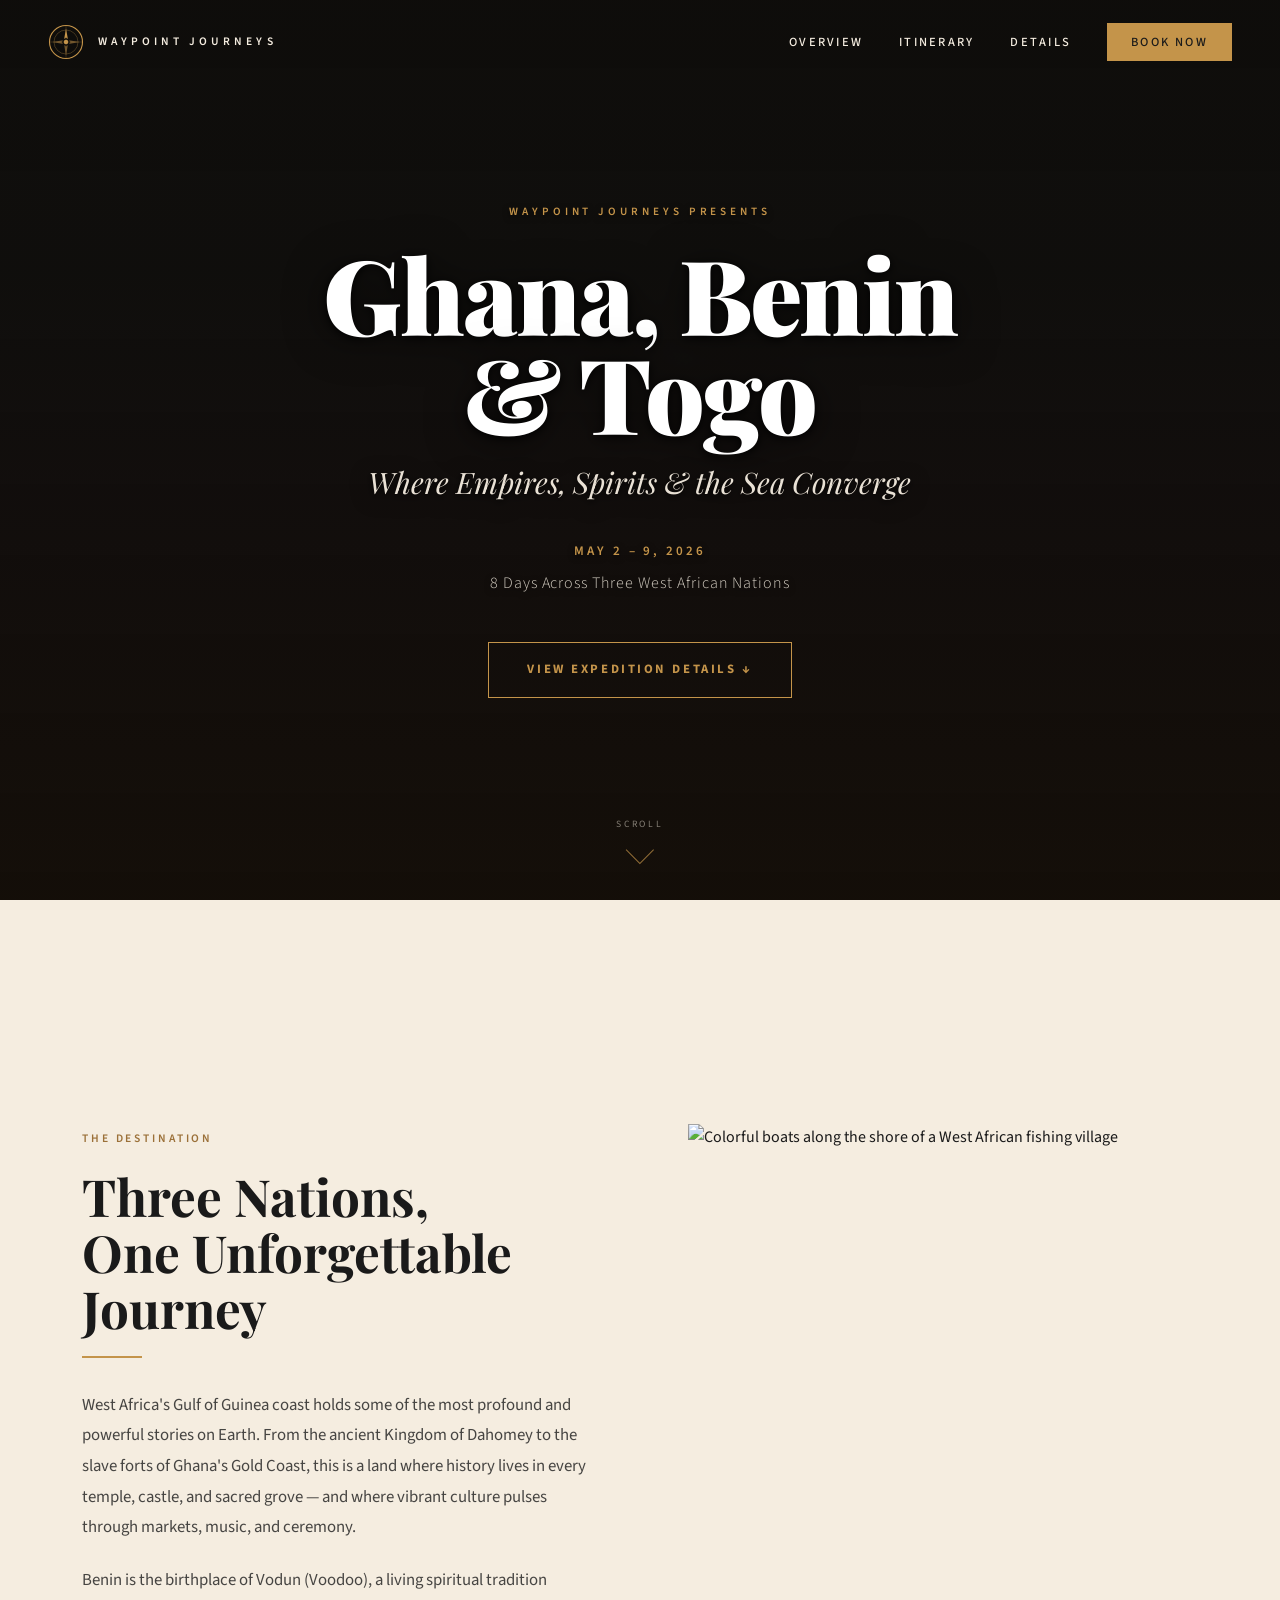
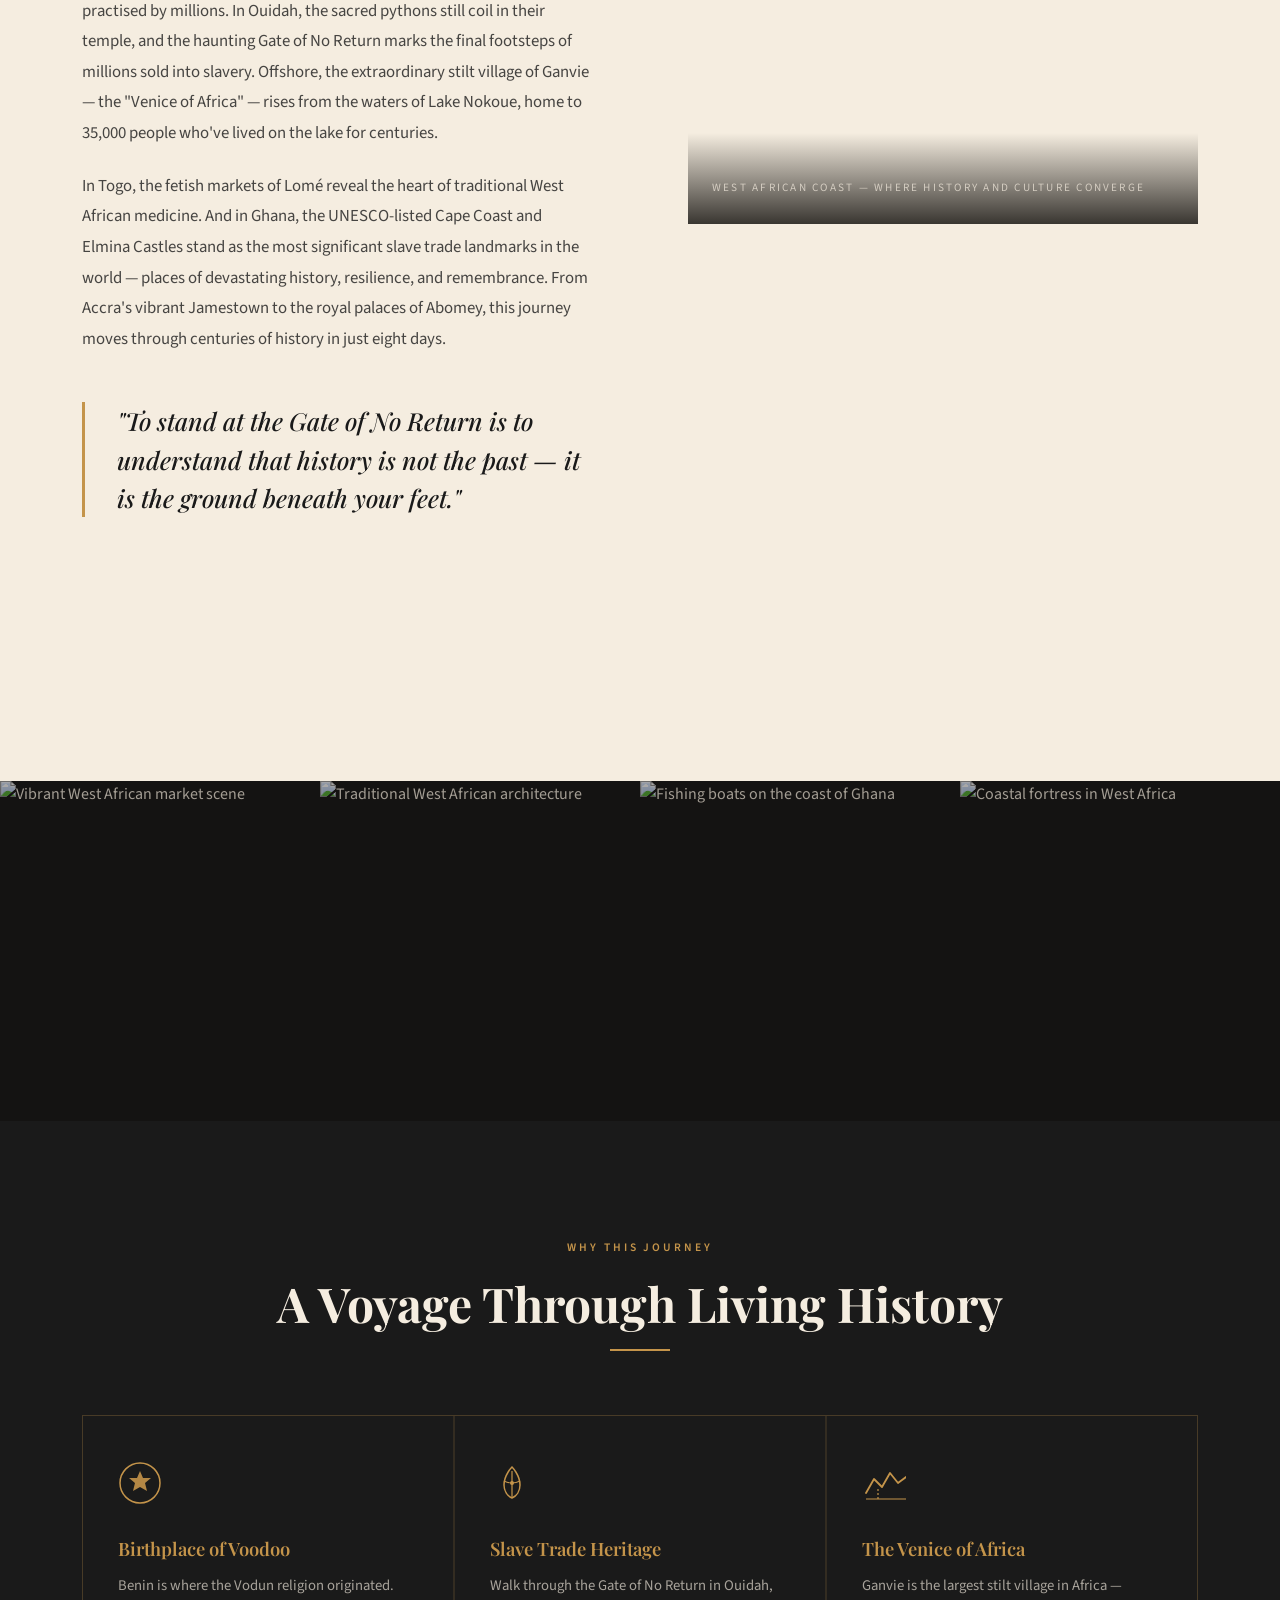
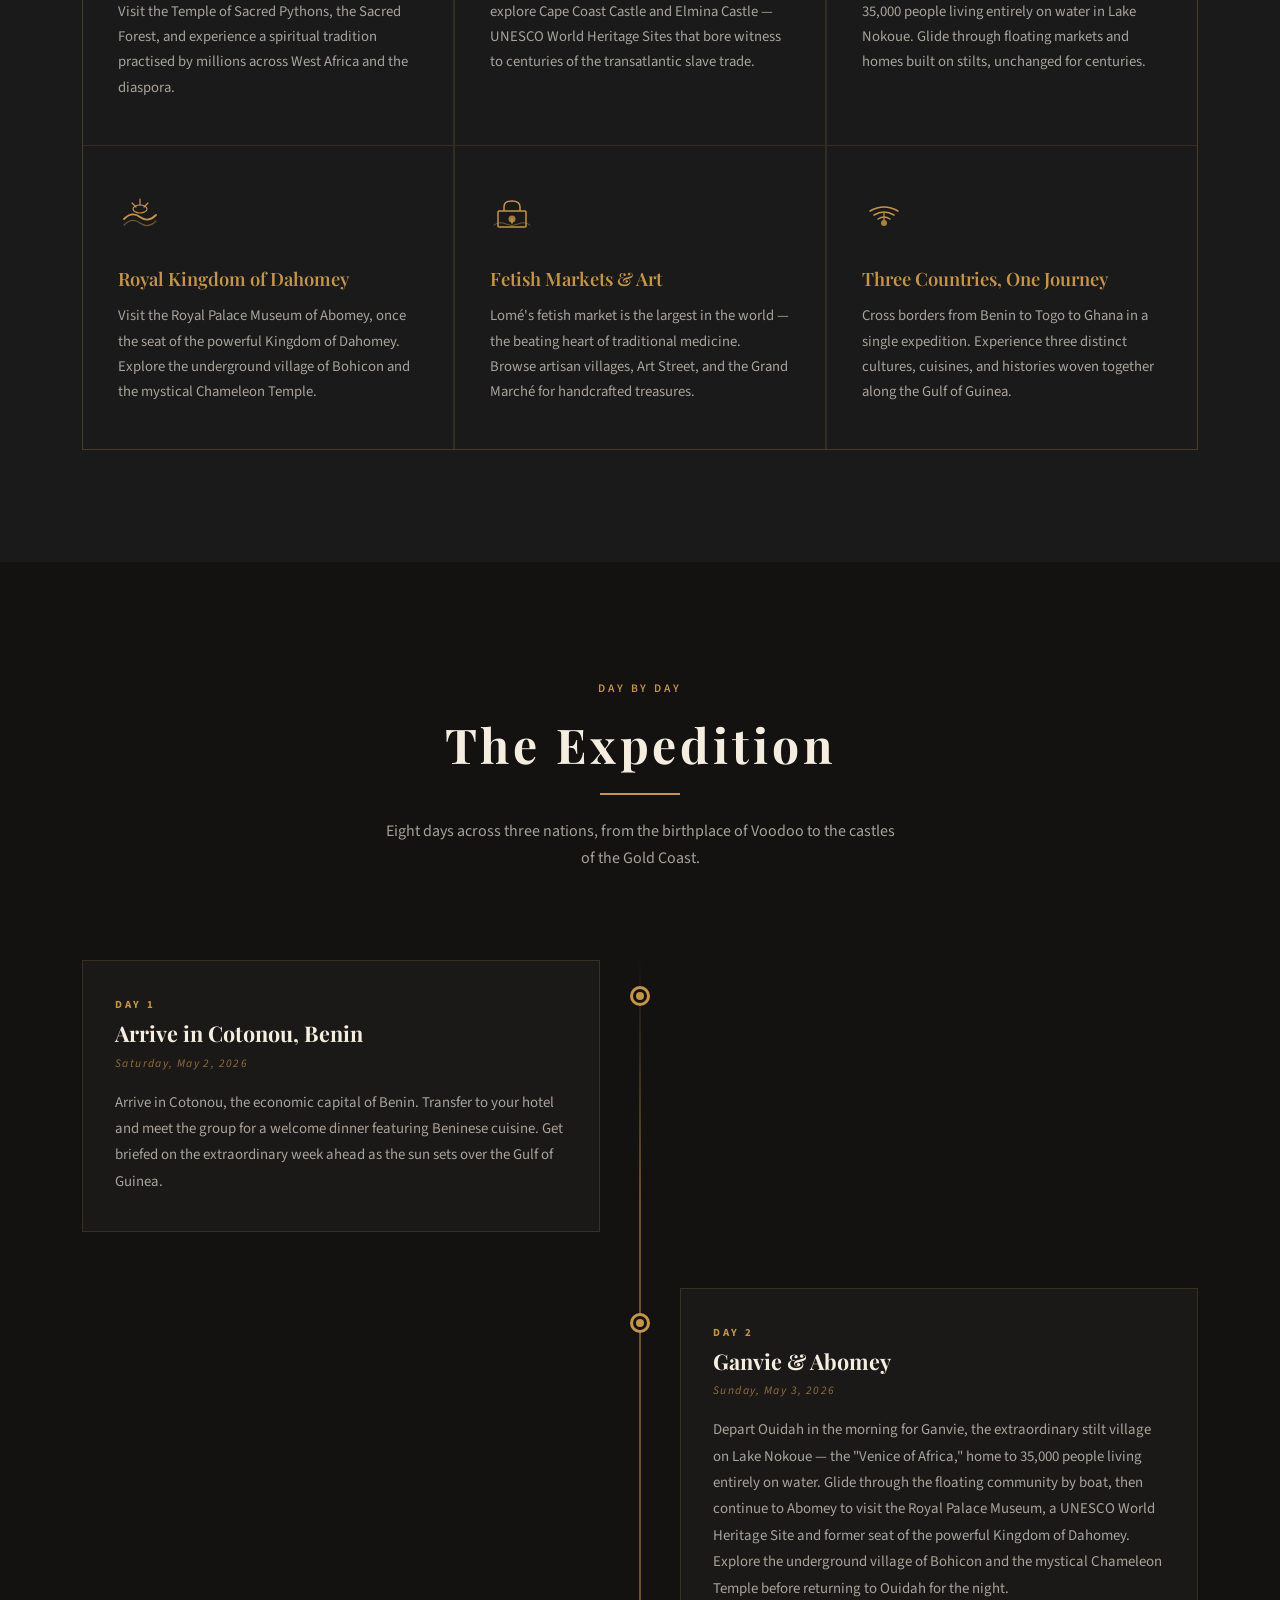
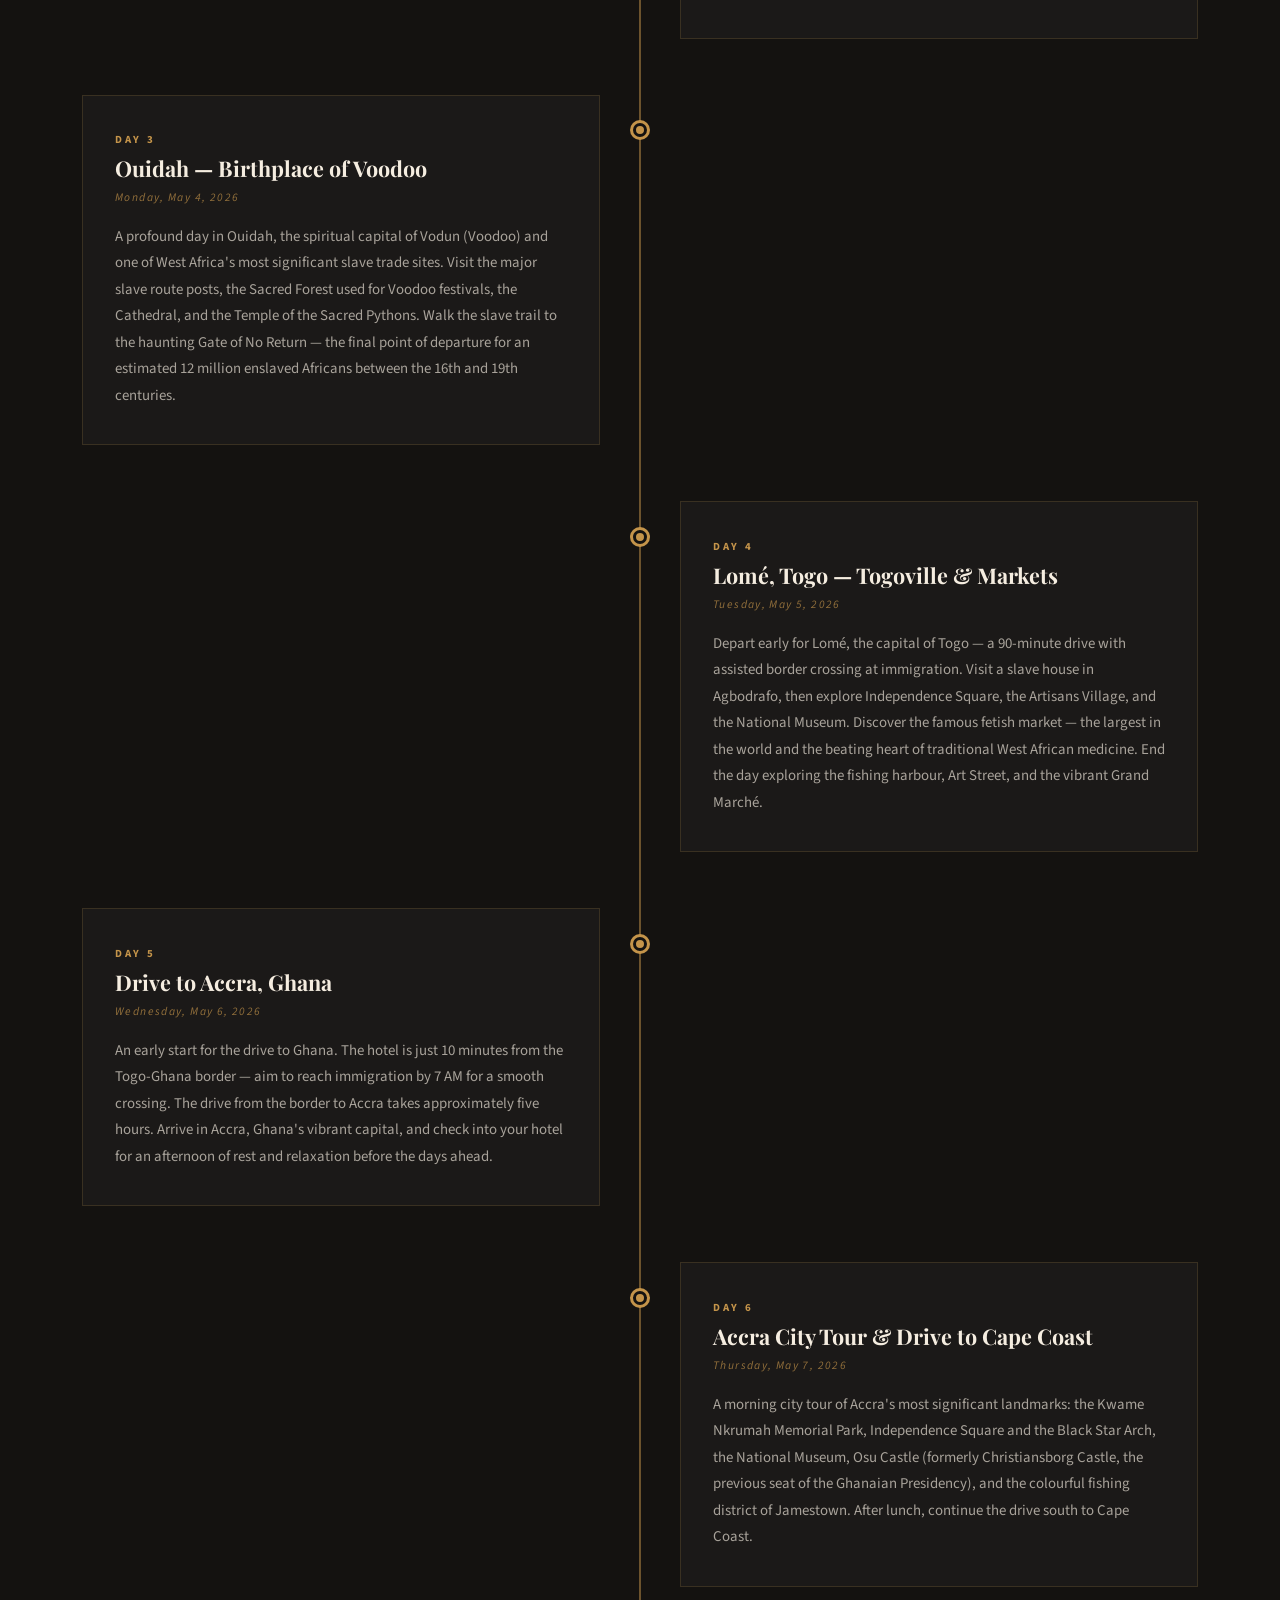
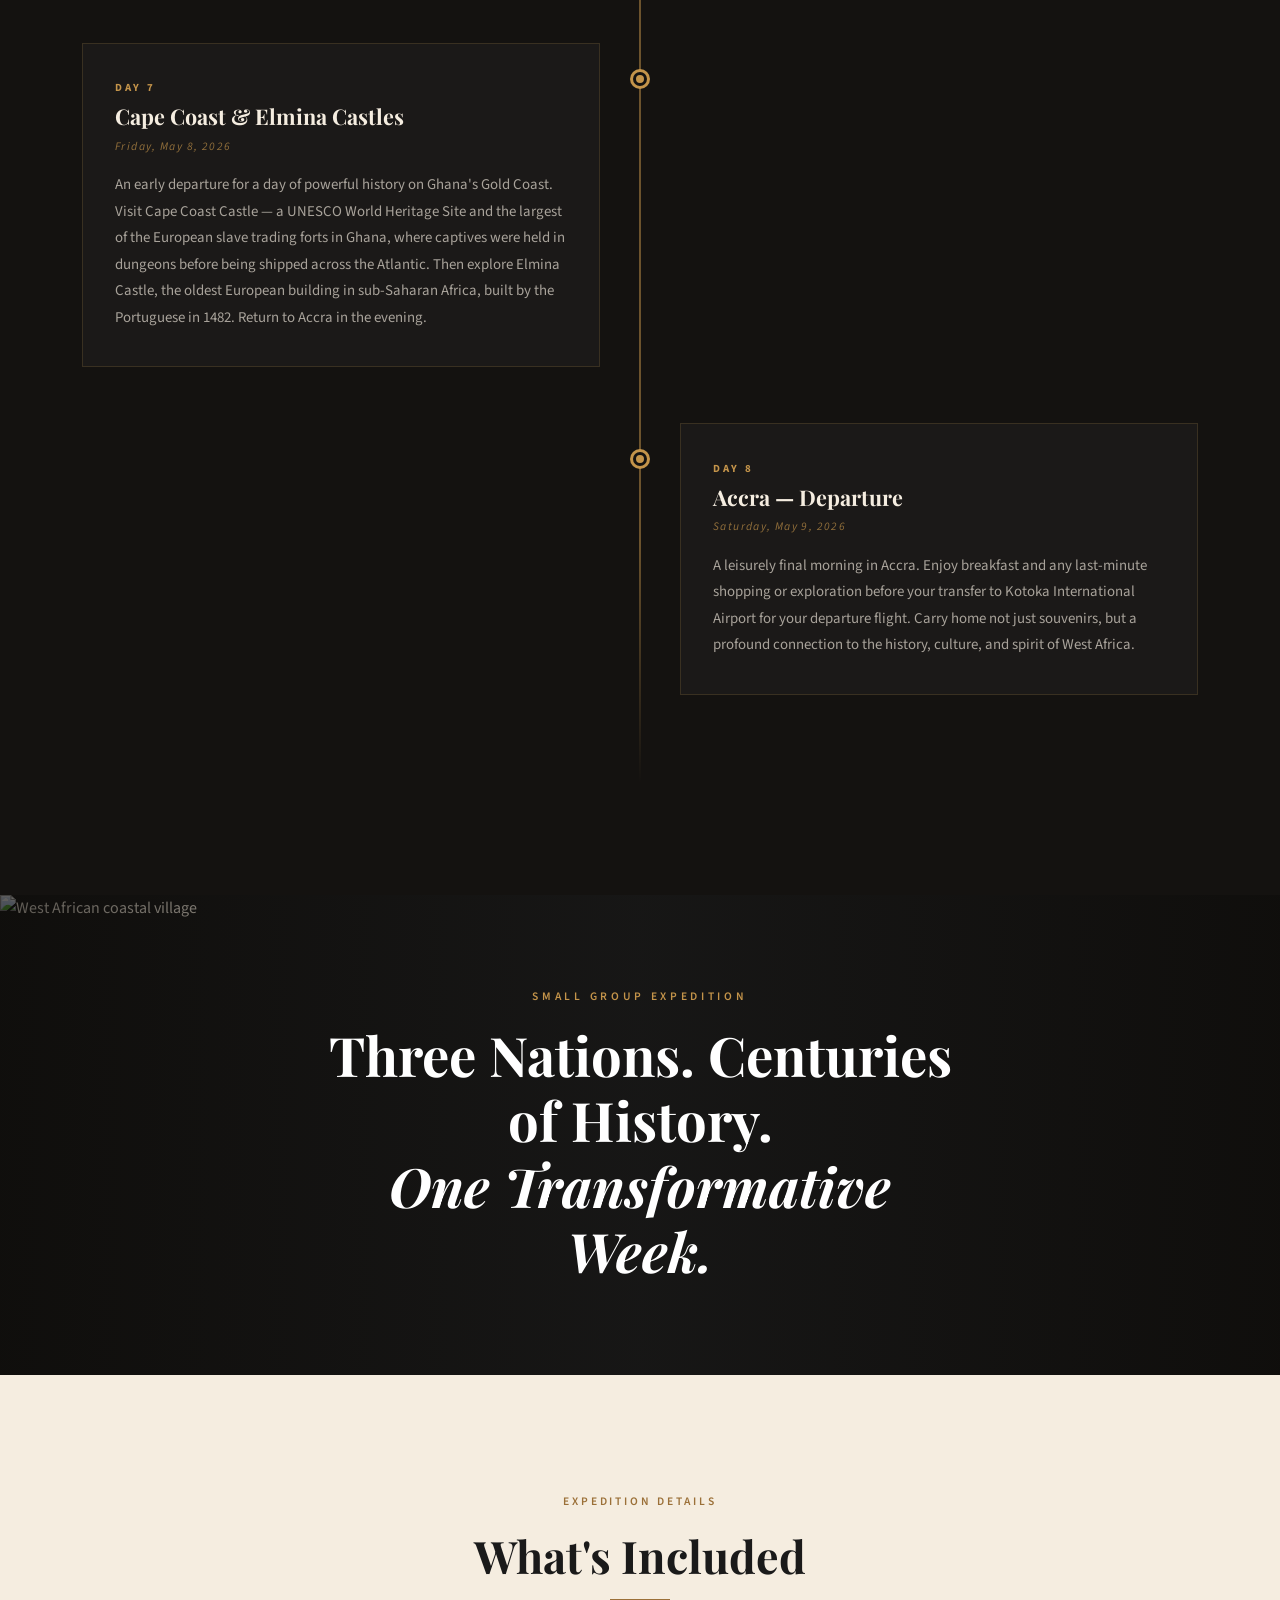
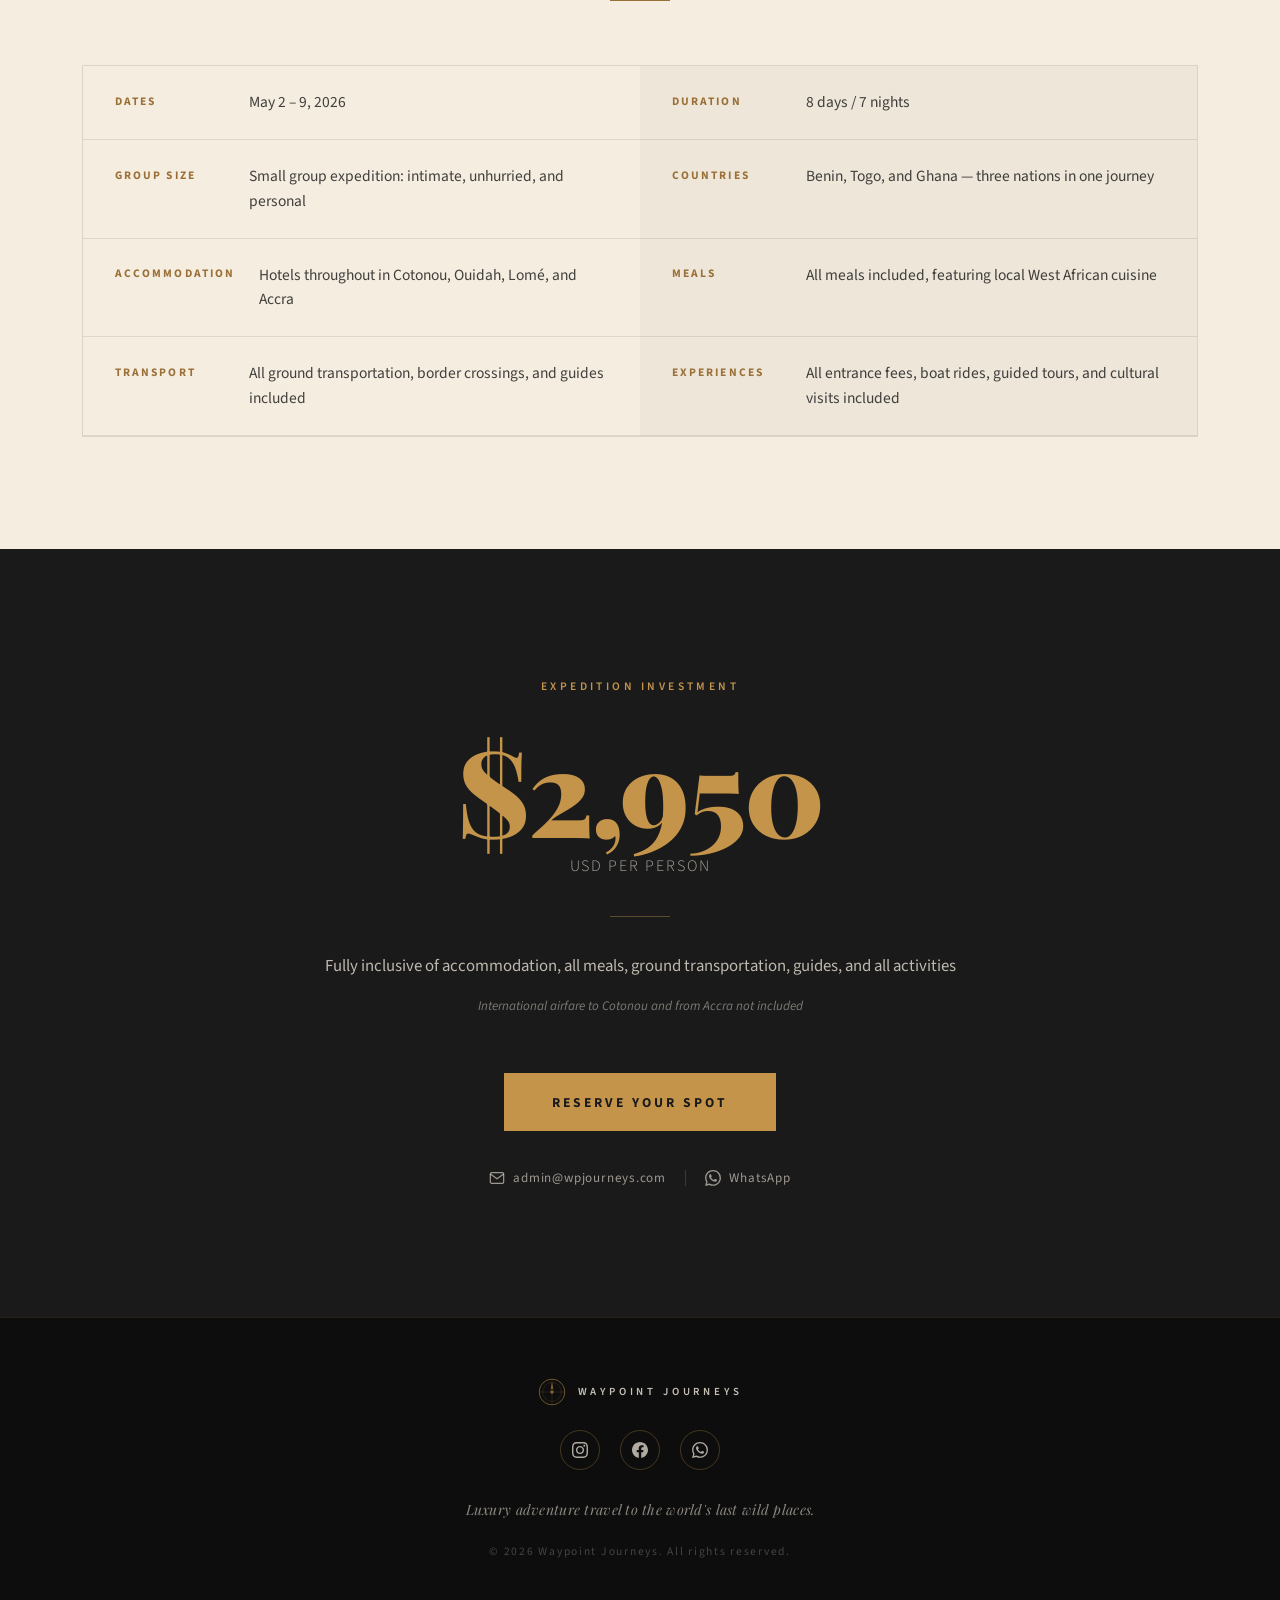
==== commit e72ac41b: "Add Ghana, Benin & Togo expedition page and homepage card - Create new trip page at /ghana-benin-tog" ====
--- a/ghana-benin-togo-expedition/index.html
+++ b/ghana-benin-togo-expedition/index.html
@@ -4,8 +4,8 @@
   <meta charset="UTF-8" />
   <meta name="viewport" content="width=device-width, initial-scale=1.0" />
   <title>Ghana, Benin &amp; Togo Expedition | Waypoint Journeys</title>
-  <meta name="description" content="Join Waypoint Journeys on an 8-day cultural expedition across Ghana, Benin, and Togo. Explore Ganvie stilt village, Ouidah's Voodoo heritage, Lomé's vibrant markets, and Ghana's iconic forts. May 2–9, 2026. From $2,950 per person." />
-  <meta name="keywords" content="Ghana Benin Togo expedition, West Africa travel, Ouidah, Ganvie, Lome, Accra, Cape Coast, Elmina, Waypoint Journeys, cultural expedition, luxury adventure travel" />
+  <meta name="description" content="Join Waypoint Journeys on an 8-day cultural expedition through Ghana, Benin, and Togo. May 2–9, 2026. Explore the birthplace of Voodoo, the Gate of No Return, Cape Coast Castle, Ganvie stilt village, and three vibrant West African nations. From $2,950 per person." />
+  <meta name="keywords" content="Ghana travel, Benin travel, Togo travel, West Africa expedition, Cape Coast Castle, Elmina Castle, Ganvie stilt village, Gate of No Return, Ouidah, Voodoo, Waypoint Journeys, luxury expedition, adventure travel, cultural travel, slave trade history" />
   <meta name="author" content="Waypoint Journeys" />
   <meta name="robots" content="index, follow" />
   <link rel="icon" type="image/svg+xml" href="/favicon.svg">
@@ -17,39 +17,39 @@
   <!-- Open Graph -->
   <meta property="og:type" content="website" />
   <meta property="og:title" content="Ghana, Benin &amp; Togo Expedition | Waypoint Journeys" />
-  <meta property="og:description" content="8 days across West Africa's cultural crossroads. Ganvie, Ouidah, Lomé, Accra, Cape Coast, and Elmina. May 2–9, 2026." />
+  <meta property="og:description" content="8 days exploring three West African nations — the birthplace of Voodoo, historic slave castles, stilt villages, and vibrant markets. May 2–9, 2026." />
   <meta property="og:url" content="https://wpjourneys.com/ghana-benin-togo-expedition/" />
   <meta property="og:site_name" content="Waypoint Journeys" />
-  <meta property="og:image" content="https://wpjourneys.com/assets/ghana-benin-togo/hero.jpg" />
+  <meta property="og:image" content="https://upload.wikimedia.org/wikipedia/commons/4/47/Elmina_slave_castle.jpg" />
   <meta property="og:image:width" content="1600" />
-  <meta property="og:image:height" content="1067" />
+  <meta property="og:image:height" content="1200" />
 
   <!-- Twitter Card -->
   <meta name="twitter:card" content="summary_large_image" />
   <meta name="twitter:title" content="Ghana, Benin &amp; Togo Expedition | Waypoint Journeys" />
-  <meta name="twitter:description" content="8 days across Ghana, Benin, and Togo. From $2,950/person. May 2–9, 2026." />
-  <meta name="twitter:image" content="https://wpjourneys.com/assets/ghana-benin-togo/hero.jpg" />
+  <meta name="twitter:description" content="8 days across three West African nations. From $2,950/person. May 2–9, 2026." />
+  <meta name="twitter:image" content="https://upload.wikimedia.org/wikipedia/commons/4/47/Elmina_slave_castle.jpg" />
 
   <!-- Structured Data -->
   <script type="application/ld+json">
   {
     "@context": "https://schema.org",
     "@type": "TouristTrip",
-    "name": "Ghana, Benin & Togo Cultural Expedition",
-    "description": "An 8-day cultural expedition through Ghana, Benin, and Togo featuring Ganvie stilt village, Ouidah's Voodoo heritage, Lomé's markets, and the historic slave-trade forts of Cape Coast and Elmina.",
-    "touristType": ["Adventure", "Cultural", "History", "Luxury"],
+    "name": "Ghana, Benin & Togo Expedition",
+    "description": "An 8-day cultural expedition through three West African nations. Explore the birthplace of Voodoo, historic slave trade sites, the Ganvie stilt village, Cape Coast and Elmina Castles, and vibrant markets across Benin, Togo, and Ghana.",
+    "touristType": ["Adventure", "Cultural", "Historical", "Heritage"],
     "itinerary": {
       "@type": "ItemList",
       "numberOfItems": 8,
       "itemListElement": [
-        {"@type": "ListItem", "position": 1, "name": "Day 1: Arrive in Cotonou"},
-        {"@type": "ListItem", "position": 2, "name": "Day 2: Ganvie and Abomey"},
-        {"@type": "ListItem", "position": 3, "name": "Day 3: Ouidah Heritage Sites"},
-        {"@type": "ListItem", "position": 4, "name": "Day 4: Lomé and Togoville"},
-        {"@type": "ListItem", "position": 5, "name": "Day 5: Drive to Accra"},
-        {"@type": "ListItem", "position": 6, "name": "Day 6: Accra City Tour to Cape Coast"},
-        {"@type": "ListItem", "position": 7, "name": "Day 7: Cape Coast and Elmina Castles"},
-        {"@type": "ListItem", "position": 8, "name": "Day 8: Return to Accra and Departure"}
+        {"@type": "ListItem", "position": 1, "name": "Day 1: Arrive in Cotonou, Benin"},
+        {"@type": "ListItem", "position": 2, "name": "Day 2: Ganvie Stilt Village & Abomey"},
+        {"@type": "ListItem", "position": 3, "name": "Day 3: Ouidah — Birthplace of Voodoo"},
+        {"@type": "ListItem", "position": 4, "name": "Day 4: Lomé, Togo — Togoville & Markets"},
+        {"@type": "ListItem", "position": 5, "name": "Day 5: Drive to Accra, Ghana"},
+        {"@type": "ListItem", "position": 6, "name": "Day 6: Accra City Tour & Cape Coast"},
+        {"@type": "ListItem", "position": 7, "name": "Day 7: Cape Coast & Elmina Castles"},
+        {"@type": "ListItem", "position": 8, "name": "Day 8: Return to Accra — Departure"}
       ]
     },
     "offers": {
@@ -368,7 +368,7 @@
     .hero-bg {
       position: absolute;
       inset: 0;
-      background-image: url('/assets/ghana-benin-togo/hero.jpg');
+      background-image: url('https://upload.wikimedia.org/wikipedia/commons/4/47/Elmina_slave_castle.jpg');
       background-size: cover;
       background-position: center 40%;
       will-change: transform;
@@ -410,9 +410,9 @@
 
     .hero-title {
       font-family: 'Playfair Display', serif;
-      font-size: clamp(4.5rem, 12vw, 8.5rem);
+      font-size: clamp(3rem, 9vw, 6.5rem);
       font-weight: 900;
-      line-height: 0.9;
+      line-height: 0.95;
       letter-spacing: -0.02em;
       color: var(--white);
       margin-bottom: 1rem;
@@ -922,7 +922,7 @@
     .pricing-bg {
       position: absolute;
       inset: 0;
-      background-image: url('/assets/ghana-benin-togo/pricing-bg.jpg');
+      background-image: url('https://upload.wikimedia.org/wikipedia/commons/0/07/Cape_Coast_Castle%2C_Cape_Coast%2C_Ghana.JPG');
       background-size: cover;
       background-position: center;
       opacity: 0.18;
@@ -1041,47 +1041,6 @@
       width: 1px;
       height: 16px;
       background: rgba(245, 237, 224, 0.15);
-    }
-
-    #security {
-      background: #111;
-      border-top: 1px solid rgba(27, 94, 107, 0.3);
-      border-bottom: 1px solid rgba(27, 94, 107, 0.3);
-      padding: 3.5rem 0;
-    }
-
-    .security-inner {
-      display: flex;
-      align-items: flex-start;
-      gap: 2rem;
-      max-width: 780px;
-      margin: 0 auto;
-    }
-
-    .security-icon {
-      flex-shrink: 0;
-      width: 42px;
-      height: 42px;
-      background: rgba(27, 94, 107, 0.25);
-      border: 1px solid rgba(27, 94, 107, 0.5);
-      border-radius: 50%;
-      display: flex;
-      align-items: center;
-      justify-content: center;
-    }
-
-    .security-text .security-title {
-      font-family: 'Playfair Display', serif;
-      font-size: 1rem;
-      font-weight: 600;
-      color: var(--sand);
-      margin-bottom: 0.5rem;
-    }
-
-    .security-text p {
-      font-size: 0.93rem;
-      color: rgba(245, 237, 224, 0.6);
-      line-height: 1.72;
     }
 
     .footer {
@@ -1311,11 +1270,11 @@
     <div class="hero-overlay"></div>
     <div class="hero-content">
       <p class="hero-eyebrow">Waypoint Journeys Presents</p>
-      <h1 class="hero-title">Ghana &middot; Benin &middot; Togo</h1>
-      <p class="hero-subtitle">Voodoo Kingdoms, Slave Coast History, and Gold Coast Legends</p>
-      <p class="hero-dates">May 2 &ndash; 9, 2026</p>
-      <p class="hero-tagline">8 Days Across West Africa's Cultural Heartland</p>
-      <a href="#overview" class="hero-cta">View Expedition Details &#8595;</a>
+      <h1 class="hero-title">Ghana, Benin<br>&amp; Togo</h1>
+      <p class="hero-subtitle">Where Empires, Spirits &amp; the Sea Converge</p>
+      <p class="hero-dates">May 2 – 9, 2026</p>
+      <p class="hero-tagline">8 Days Across Three West African Nations</p>
+      <a href="#overview" class="hero-cta">View Expedition Details ↓</a>
     </div>
     <div class="hero-scroll" aria-hidden="true">
       <span>Scroll</span>
@@ -1329,23 +1288,23 @@
         <div class="intro-grid">
           <div class="intro-text fade-in-left">
             <span class="section-label">The Destination</span>
-            <h2 class="section-title" id="overview-title">Three Countries, One Powerful Story</h2>
+            <h2 class="section-title" id="overview-title">Three Nations,<br>One Unforgettable Journey</h2>
             <span class="gold-line"></span>
-            <p>This journey crosses one of the most historically significant regions in the Atlantic world. In Benin, you'll explore Ganvie, the famed stilt village on Lake Nokoue, and walk through Ouidah, a city where Voodoo tradition remains deeply rooted in daily life. From sacred forests and python temples to slave-route memorials, every stop carries layers of memory and meaning.</p>
-            <p>In Togo, the itinerary moves through Lomé and Togoville, where the energy of modern West African city life meets spiritual heritage and colonial-era history. You'll experience artisanal districts, museums, the fetish market, and bustling harbors where trade and tradition converge.</p>
-            <p>The final chapter unfolds in Ghana, from Accra's Black Star Square and Kwame Nkrumah Memorial Park to the coastal forts of Cape Coast and Elmina. Together, these landmarks offer an unforgettable perspective on resilience, identity, and cultural continuity across the Gulf of Guinea.</p>
+            <p>West Africa's Gulf of Guinea coast holds some of the most profound and powerful stories on Earth. From the ancient Kingdom of Dahomey to the slave forts of Ghana's Gold Coast, this is a land where history lives in every temple, castle, and sacred grove — and where vibrant culture pulses through markets, music, and ceremony.</p>
+            <p>Benin is the birthplace of Vodun (Voodoo), a living spiritual tradition practised by millions. In Ouidah, the sacred pythons still coil in their temple, and the haunting Gate of No Return marks the final footsteps of millions sold into slavery. Offshore, the extraordinary stilt village of Ganvie — the "Venice of Africa" — rises from the waters of Lake Nokoue, home to 35,000 people who've lived on the lake for centuries.</p>
+            <p>In Togo, the fetish markets of Lomé reveal the heart of traditional West African medicine. And in Ghana, the UNESCO-listed Cape Coast and Elmina Castles stand as the most significant slave trade landmarks in the world — places of devastating history, resilience, and remembrance. From Accra's vibrant Jamestown to the royal palaces of Abomey, this journey moves through centuries of history in just eight days.</p>
             <div class="pull-quote">
-              <blockquote>"This is not just a trip. It's a rare, moving passage through the cultural soul of West Africa."</blockquote>
+              <blockquote>"To stand at the Gate of No Return is to understand that history is not the past — it is the ground beneath your feet."</blockquote>
             </div>
           </div>
           <div class="intro-image-wrap fade-in-right">
             <img
-              src="/assets/ghana-benin-togo/overview.jpg"
-              alt="Royal Palaces of Abomey in Benin"
+              src="https://images.unsplash.com/photo-1580746738099-78d6833a8329?w=800&q=80"
+              alt="Colorful boats along the shore of a West African fishing village"
               loading="lazy"
             />
             <div class="intro-image-caption">
-              <span>Royal Palaces of Abomey, Benin</span>
+              <span>West African Coast — Where History and Culture Converge</span>
             </div>
           </div>
         </div>
@@ -1355,19 +1314,19 @@
 
   <div class="gallery-strip" aria-hidden="true">
     <div class="gallery-strip-item">
-      <img src="/assets/ghana-benin-togo/gallery-1.jpg" alt="Boats and houses in Ganvie stilt village" loading="lazy" />
+      <img src="https://images.unsplash.com/photo-1596005554384-d293674c91d7?w=800&q=80" alt="Vibrant West African market scene" loading="lazy" />
       <div class="gallery-strip-overlay"></div>
     </div>
     <div class="gallery-strip-item">
-      <img src="/assets/ghana-benin-togo/gallery-2.jpg" alt="Harbor view in Togoville, Togo" loading="lazy" />
+      <img src="https://images.unsplash.com/photo-1611348524140-53c9a25263d6?w=800&q=80" alt="Traditional West African architecture" loading="lazy" />
       <div class="gallery-strip-overlay"></div>
     </div>
     <div class="gallery-strip-item">
-      <img src="/assets/ghana-benin-togo/gallery-3.jpg" alt="Grand Marche area in Lome, Togo" loading="lazy" />
+      <img src="https://images.unsplash.com/photo-1573155993874-d5d48af862ba?w=800&q=80" alt="Fishing boats on the coast of Ghana" loading="lazy" />
       <div class="gallery-strip-overlay"></div>
     </div>
     <div class="gallery-strip-item">
-      <img src="/assets/ghana-benin-togo/gallery-4.jpg" alt="Cape Coast Castle fortifications in Ghana" loading="lazy" />
+      <img src="https://images.unsplash.com/photo-1541185934-01b600ea069c?w=800&q=80" alt="Coastal fortress in West Africa" loading="lazy" />
       <div class="gallery-strip-overlay"></div>
     </div>
   </div>
@@ -1375,64 +1334,50 @@
   <section id="highlights" aria-labelledby="highlights-title">
     <div class="container">
       <div class="highlights-header fade-in">
-        <span class="section-label">Why West Africa</span>
-        <h2 class="section-title" id="highlights-title">A Journey Through History, Spirit, and Coastline</h2>
+        <span class="section-label">Why This Journey</span>
+        <h2 class="section-title" id="highlights-title">A Voyage Through Living History</h2>
         <span class="gold-line"></span>
       </div>
 
       <div class="features-grid">
         <div class="feature-card fade-in">
           <svg class="feature-icon" viewBox="0 0 44 44" fill="none" xmlns="http://www.w3.org/2000/svg" aria-hidden="true">
-            <path d="M4 38 L12 20 L20 28 L28 10 L36 22 L44 14" stroke="#C4944A" stroke-width="1.8" stroke-linejoin="round" stroke-linecap="round"/>
-            <path d="M4 42 L44 42" stroke="#C4944A" stroke-width="1.2"/>
-            <path d="M28 10 L28 6 M20 28 L20 24" stroke="#C4944A" stroke-width="1.2" stroke-dasharray="2 2"/>
+            <circle cx="22" cy="22" r="20" stroke="#C4944A" stroke-width="1.5"/>
+            <path d="M22 10 L25 17 L33 17 L27 22 L29 30 L22 26 L15 30 L17 22 L11 17 L19 17 Z" fill="#C4944A" opacity="0.9"/>
           </svg>
-          <div class="feature-title">Ganvie, the Venice of Africa</div>
-          <p class="feature-desc">Cruise through one of Africa's most extraordinary settlements: a floating city of tens of thousands living on stilts over Lake Nokoue.</p>
+          <div class="feature-title">Birthplace of Voodoo</div>
+          <p class="feature-desc">Benin is where the Vodun religion originated. Visit the Temple of Sacred Pythons, the Sacred Forest, and experience a spiritual tradition practised by millions across West Africa and the diaspora.</p>
         </div>
 
         <div class="feature-card fade-in">
           <svg class="feature-icon" viewBox="0 0 44 44" fill="none" xmlns="http://www.w3.org/2000/svg" aria-hidden="true">
-            <rect x="6" y="18" width="32" height="22" rx="1" stroke="#C4944A" stroke-width="1.5"/>
-            <path d="M6 24 L38 24" stroke="#C4944A" stroke-width="1"/>
-            <path d="M10 18 L10 12 Q10 8 22 8 Q34 8 34 12 L34 18" stroke="#C4944A" stroke-width="1.5" fill="none"/>
-            <path d="M16 30 L28 30 M22 26 L22 34" stroke="#C4944A" stroke-width="1.2" stroke-linecap="round"/>
+            <path d="M22 6 C22 6 14 14 14 24 C14 30 17.5 35 22 37 C26.5 35 30 30 30 24 C30 14 22 6 22 6Z" stroke="#C4944A" stroke-width="1.5" fill="none"/>
+            <path d="M22 37 L22 10 M14 20 C14 20 18 22 22 22 C26 22 30 20 30 20" stroke="#C4944A" stroke-width="1.2"/>
+            <circle cx="22" cy="22" r="2" fill="#C4944A"/>
           </svg>
-          <div class="feature-title">Ouidah's Spiritual Heritage</div>
-          <p class="feature-desc">Visit the Sacred Forest, the Temple of Pythons, and key ceremonial landmarks in one of the most important Voodoo centers in the world.</p>
+          <div class="feature-title">Slave Trade Heritage</div>
+          <p class="feature-desc">Walk through the Gate of No Return in Ouidah, explore Cape Coast Castle and Elmina Castle — UNESCO World Heritage Sites that bore witness to centuries of the transatlantic slave trade.</p>
         </div>
 
         <div class="feature-card fade-in">
           <svg class="feature-icon" viewBox="0 0 44 44" fill="none" xmlns="http://www.w3.org/2000/svg" aria-hidden="true">
-            <circle cx="22" cy="16" r="8" stroke="#C4944A" stroke-width="1.5"/>
-            <path d="M22 8 L22 4 M30 16 L34 16 M22 24 L22 28 M14 16 L10 16" stroke="#C4944A" stroke-width="1.2" stroke-linecap="round"/>
-            <path d="M8 36 Q16 30 22 34 Q28 38 36 32" stroke="#C4944A" stroke-width="1.5" stroke-linecap="round"/>
-            <path d="M4 42 Q12 36 22 40 Q32 44 40 38" stroke="#C4944A" stroke-width="1.2" stroke-linecap="round" opacity="0.5"/>
+            <path d="M4 32 L12 18 L20 26 L28 12 L36 22 L44 16" stroke="#C4944A" stroke-width="1.8" stroke-linejoin="round" stroke-linecap="round"/>
+            <path d="M4 38 L44 38" stroke="#C4944A" stroke-width="1.2"/>
+            <path d="M16 38 L16 28" stroke="#C4944A" stroke-width="1.2" stroke-dasharray="2 2"/>
           </svg>
-          <div class="feature-title">The Slave Coast Legacy</div>
-          <p class="feature-desc">Stand at the Gate of No Return and explore the major posts tied to one of history's most profound and painful transatlantic routes.</p>
+          <div class="feature-title">The Venice of Africa</div>
+          <p class="feature-desc">Ganvie is the largest stilt village in Africa — 35,000 people living entirely on water in Lake Nokoue. Glide through floating markets and homes built on stilts, unchanged for centuries.</p>
         </div>
 
         <div class="feature-card fade-in">
           <svg class="feature-icon" viewBox="0 0 44 44" fill="none" xmlns="http://www.w3.org/2000/svg" aria-hidden="true">
-            <path d="M4 40 L12 22 L18 30 L24 14 L30 26 L36 18 L42 28" stroke="#C4944A" stroke-width="1.8" stroke-linejoin="round" stroke-linecap="round"/>
-            <circle cx="24" cy="14" r="3" fill="#C4944A" opacity="0.8"/>
-            <path d="M4 42 L42 42" stroke="#C4944A" stroke-width="1.2"/>
+            <path d="M6 28 Q14 20 22 26 Q30 32 38 24" stroke="#C4944A" stroke-width="1.8" stroke-linecap="round"/>
+            <path d="M6 34 Q14 26 22 32 Q30 38 38 30" stroke="#C4944A" stroke-width="1.2" stroke-linecap="round" opacity="0.5"/>
+            <ellipse cx="22" cy="18" rx="7" ry="4" stroke="#C4944A" stroke-width="1.2"/>
+            <path d="M22 14 L22 8 M18 16 L14 12 M26 16 L30 12" stroke="#C4944A" stroke-width="1.2" stroke-linecap="round"/>
           </svg>
-          <div class="feature-title">Lome and Togoville</div>
-          <p class="feature-desc">Discover Togo's dynamic capital through artisan quarters, museums, markets, and coastal neighborhoods before tracing its lakeside heritage in Togoville.</p>
-        </div>
-
-        <div class="feature-card fade-in">
-          <svg class="feature-icon" viewBox="0 0 44 44" fill="none" xmlns="http://www.w3.org/2000/svg" aria-hidden="true">
-            <circle cx="22" cy="14" r="6" stroke="#C4944A" stroke-width="1.5"/>
-            <path d="M22 20 L22 30 M16 34 L22 30 L28 34" stroke="#C4944A" stroke-width="1.5" stroke-linecap="round"/>
-            <path d="M8 38 Q15 34 22 36 Q29 38 36 34" stroke="#C4944A" stroke-width="1.2" stroke-linecap="round" opacity="0.6"/>
-            <circle cx="34" cy="12" r="4" stroke="#C4944A" stroke-width="1.2"/>
-            <circle cx="10" cy="18" r="3" stroke="#C4944A" stroke-width="1.2" opacity="0.6"/>
-          </svg>
-          <div class="feature-title">Accra City & Independence</div>
-          <p class="feature-desc">From Black Star Square and Kwame Nkrumah Memorial Park to Jamestown and Osu Castle, experience Ghana's modern and historic identity in one day.</p>
+          <div class="feature-title">Royal Kingdom of Dahomey</div>
+          <p class="feature-desc">Visit the Royal Palace Museum of Abomey, once the seat of the powerful Kingdom of Dahomey. Explore the underground village of Bohicon and the mystical Chameleon Temple.</p>
         </div>
 
         <div class="feature-card fade-in">
@@ -1443,8 +1388,20 @@
             <path d="M22 28 L22 32" stroke="#C4944A" stroke-width="1.5" stroke-linecap="round"/>
             <path d="M4 34 Q10 30 16 33 Q22 36 28 33 Q34 30 40 34" stroke="#C4944A" stroke-width="1" stroke-linecap="round" opacity="0.5"/>
           </svg>
-          <div class="feature-title">Cape Coast & Elmina Castles</div>
-          <p class="feature-desc">Walk through two of West Africa's most significant coastal forts and reflect on their central role in global history before returning to Accra.</p>
+          <div class="feature-title">Fetish Markets &amp; Art</div>
+          <p class="feature-desc">Lomé's fetish market is the largest in the world — the beating heart of traditional medicine. Browse artisan villages, Art Street, and the Grand Marché for handcrafted treasures.</p>
+        </div>
+
+        <div class="feature-card fade-in">
+          <svg class="feature-icon" viewBox="0 0 44 44" fill="none" xmlns="http://www.w3.org/2000/svg" aria-hidden="true">
+            <path d="M8 20 Q22 12 36 20" stroke="#C4944A" stroke-width="1.5" stroke-linecap="round"/>
+            <path d="M12 24 Q22 18 32 24" stroke="#C4944A" stroke-width="1.5" stroke-linecap="round"/>
+            <path d="M16 28 Q22 24 28 28" stroke="#C4944A" stroke-width="1.5" stroke-linecap="round"/>
+            <circle cx="22" cy="32" r="3" fill="#C4944A" opacity="0.85"/>
+            <path d="M22 29 L22 22" stroke="#C4944A" stroke-width="1.2" stroke-linecap="round"/>
+          </svg>
+          <div class="feature-title">Three Countries, One Journey</div>
+          <p class="feature-desc">Cross borders from Benin to Togo to Ghana in a single expedition. Experience three distinct cultures, cuisines, and histories woven together along the Gulf of Guinea.</p>
         </div>
       </div>
     </div>
@@ -1456,17 +1413,16 @@
         <span class="section-label">Day by Day</span>
         <h2 class="section-title" id="itinerary-title">The Expedition</h2>
         <span class="gold-line"></span>
-        <p style="color: var(--text-muted); font-size: 1rem; max-width: 520px; margin: 0 auto; margin-top: 0.8rem;">Eight days through Benin, Togo, and Ghana, crafted for depth, context, and comfort.</p>
+        <p style="color: var(--text-muted); font-size: 1rem; max-width: 520px; margin: 0 auto; margin-top: 0.8rem;">Eight days across three nations, from the birthplace of Voodoo to the castles of the Gold Coast.</p>
       </div>
 
       <div class="timeline">
-
         <div class="timeline-item fade-in">
           <div class="timeline-card">
             <div class="day-label">Day 1</div>
             <div class="day-location">Arrive in Cotonou, Benin</div>
             <div class="day-date">Saturday, May 2, 2026</div>
-            <p class="day-desc">Arrive in Cotonou where our team will meet you at the airport. Settle in, transfer to your hotel, and receive a private briefing for the week ahead. Depending on arrival time, enjoy a relaxed coastal orientation before a welcome dinner.</p>
+            <p class="day-desc">Arrive in Cotonou, the economic capital of Benin. Transfer to your hotel and meet the group for a welcome dinner featuring Beninese cuisine. Get briefed on the extraordinary week ahead as the sun sets over the Gulf of Guinea.</p>
           </div>
           <div class="day-dot"><div class="day-dot-inner"></div></div>
           <div class="timeline-empty"></div>
@@ -1479,16 +1435,16 @@
             <div class="day-label">Day 2</div>
             <div class="day-location">Ganvie &amp; Abomey</div>
             <div class="day-date">Sunday, May 3, 2026</div>
-            <p class="day-desc">Depart Ouidah in the morning for Ganvie, the famed stilt village known as the "Venice of Africa," where roughly 35,000 residents live above the water. Continue to Abomey to visit the Royal Palace Museum, the underground village area of Bohicon, and the Chameleon Temple before returning to Ouidah for the night.</p>
+            <p class="day-desc">Depart Ouidah in the morning for Ganvie, the extraordinary stilt village on Lake Nokoue — the "Venice of Africa," home to 35,000 people living entirely on water. Glide through the floating community by boat, then continue to Abomey to visit the Royal Palace Museum, a UNESCO World Heritage Site and former seat of the powerful Kingdom of Dahomey. Explore the underground village of Bohicon and the mystical Chameleon Temple before returning to Ouidah for the night.</p>
           </div>
         </div>
 
         <div class="timeline-item fade-in">
           <div class="timeline-card">
             <div class="day-label">Day 3</div>
-            <div class="day-location">Ouidah, Benin</div>
+            <div class="day-location">Ouidah — Birthplace of Voodoo</div>
             <div class="day-date">Monday, May 4, 2026</div>
-            <p class="day-desc">Explore Ouidah, one of the spiritual homes of Voodoo and a key site in transatlantic history. Visit major slave-route monuments, the Sacred Forest used for Voodoo festivals, the Cathedral, the Temple of the Sacred Pythons, and the Gate of No Return.</p>
+            <p class="day-desc">A profound day in Ouidah, the spiritual capital of Vodun (Voodoo) and one of West Africa's most significant slave trade sites. Visit the major slave route posts, the Sacred Forest used for Voodoo festivals, the Cathedral, and the Temple of the Sacred Pythons. Walk the slave trail to the haunting Gate of No Return — the final point of departure for an estimated 12 million enslaved Africans between the 16th and 19th centuries.</p>
           </div>
           <div class="day-dot"><div class="day-dot-inner"></div></div>
           <div class="timeline-empty"></div>
@@ -1499,9 +1455,9 @@
           <div class="day-dot"><div class="day-dot-inner"></div></div>
           <div class="timeline-card">
             <div class="day-label">Day 4</div>
-            <div class="day-location">Lome &amp; Togoville, Togo</div>
+            <div class="day-location">Lomé, Togo — Togoville &amp; Markets</div>
             <div class="day-date">Tuesday, May 5, 2026</div>
-            <p class="day-desc">Leave early for Lome and complete border formalities with assistance from the team. Visits include a former slave house in Agbodrafo, Independence Square, the Artisans Village, the National Museum, the fetish market, fishing harbor, Art Street, and the Grand Marche before overnighting in Togo.</p>
+            <p class="day-desc">Depart early for Lomé, the capital of Togo — a 90-minute drive with assisted border crossing at immigration. Visit a slave house in Agbodrafo, then explore Independence Square, the Artisans Village, and the National Museum. Discover the famous fetish market — the largest in the world and the beating heart of traditional West African medicine. End the day exploring the fishing harbour, Art Street, and the vibrant Grand Marché.</p>
           </div>
         </div>
 
@@ -1510,7 +1466,7 @@
             <div class="day-label">Day 5</div>
             <div class="day-location">Drive to Accra, Ghana</div>
             <div class="day-date">Wednesday, May 6, 2026</div>
-            <p class="day-desc">After early border procedures, depart for Accra (approximately 4 hours 50 minutes driving time). Arrive in Ghana and check into your hotel for rest and reset. If timing allows, begin a gentle introduction to the city in the afternoon.</p>
+            <p class="day-desc">An early start for the drive to Ghana. The hotel is just 10 minutes from the Togo-Ghana border — aim to reach immigration by 7 AM for a smooth crossing. The drive from the border to Accra takes approximately five hours. Arrive in Accra, Ghana's vibrant capital, and check into your hotel for an afternoon of rest and relaxation before the days ahead.</p>
           </div>
           <div class="day-dot"><div class="day-dot-inner"></div></div>
           <div class="timeline-empty"></div>
@@ -1521,18 +1477,18 @@
           <div class="day-dot"><div class="day-dot-inner"></div></div>
           <div class="timeline-card">
             <div class="day-label">Day 6</div>
-            <div class="day-location">Accra City Tour to Cape Coast</div>
+            <div class="day-location">Accra City Tour &amp; Drive to Cape Coast</div>
             <div class="day-date">Thursday, May 7, 2026</div>
-            <p class="day-desc">Begin with a short Accra city tour including Kwame Nkrumah Memorial Park, Independence (Black Star) Square, the National Museum, Osu Castle, and Jamestown. After lunch, continue westward toward Cape Coast for the next stage of the journey.</p>
+            <p class="day-desc">A morning city tour of Accra's most significant landmarks: the Kwame Nkrumah Memorial Park, Independence Square and the Black Star Arch, the National Museum, Osu Castle (formerly Christiansborg Castle, the previous seat of the Ghanaian Presidency), and the colourful fishing district of Jamestown. After lunch, continue the drive south to Cape Coast.</p>
           </div>
         </div>
 
         <div class="timeline-item fade-in">
           <div class="timeline-card">
             <div class="day-label">Day 7</div>
-            <div class="day-location">Cape Coast &amp; Elmina, Ghana</div>
+            <div class="day-location">Cape Coast &amp; Elmina Castles</div>
             <div class="day-date">Friday, May 8, 2026</div>
-            <p class="day-desc">Depart early to explore two of Ghana's most significant coastal forts: Cape Coast Castle and Elmina Castle. Receive guided historical context throughout the day, then return to Accra in the evening.</p>
+            <p class="day-desc">An early departure for a day of powerful history on Ghana's Gold Coast. Visit Cape Coast Castle — a UNESCO World Heritage Site and the largest of the European slave trading forts in Ghana, where captives were held in dungeons before being shipped across the Atlantic. Then explore Elmina Castle, the oldest European building in sub-Saharan Africa, built by the Portuguese in 1482. Return to Accra in the evening.</p>
           </div>
           <div class="day-dot"><div class="day-dot-inner"></div></div>
           <div class="timeline-empty"></div>
@@ -1543,28 +1499,27 @@
           <div class="day-dot"><div class="day-dot-inner"></div></div>
           <div class="timeline-card">
             <div class="day-label">Day 8</div>
-            <div class="day-location">Return to Accra &amp; Departure</div>
+            <div class="day-location">Accra — Departure</div>
             <div class="day-date">Saturday, May 9, 2026</div>
-            <p class="day-desc">Enjoy a final morning in Accra before transfers to the airport for onward departure. End of services.</p>
+            <p class="day-desc">A leisurely final morning in Accra. Enjoy breakfast and any last-minute shopping or exploration before your transfer to Kotoka International Airport for your departure flight. Carry home not just souvenirs, but a profound connection to the history, culture, and spirit of West Africa.</p>
           </div>
         </div>
-
       </div>
     </div>
   </section>
 
   <div style="position: relative; height: 480px; overflow: hidden;">
     <img
-      src="/assets/ghana-benin-togo/banner.jpg"
-      alt="Elmina Castle on Ghana's Atlantic coast"
+      src="https://images.unsplash.com/photo-1590058844435-e4efc62e3543?w=1600&q=80"
+      alt="West African coastal village"
       loading="lazy"
-      style="width:100%; height:100%; object-fit:cover; object-position: center 45%;"
+      style="width:100%; height:100%; object-fit:cover; object-position: center 60%;"
     />
     <div style="position:absolute;inset:0;background:linear-gradient(to right, rgba(10,8,5,0.65) 0%, rgba(10,8,5,0.2) 50%, rgba(10,8,5,0.65) 100%);"></div>
     <div style="position:absolute;inset:0;display:flex;align-items:center;justify-content:center;text-align:center;padding:2rem;">
       <div class="fade-in">
         <p style="font-family:'Source Sans 3',sans-serif;font-size:0.72rem;letter-spacing:0.32em;color:var(--gold);text-transform:uppercase;font-weight:600;margin-bottom:1rem;">Small Group Expedition</p>
-        <h2 style="font-family:'Playfair Display',serif;font-size:clamp(1.8rem,5vw,3.4rem);color:var(--white);font-weight:700;line-height:1.2;max-width:640px;">Every Border Crossed with Care.<br><em>Every Story Told with Context.</em></h2>
+        <h2 style="font-family:'Playfair Display',serif;font-size:clamp(1.8rem,5vw,3.4rem);color:var(--white);font-weight:700;line-height:1.2;max-width:640px;">Three Nations. Centuries of History.<br><em>One Transformative Week.</em></h2>
       </div>
     </div>
   </div>
@@ -1580,7 +1535,7 @@
       <div class="details-grid fade-in">
         <div class="detail-row">
           <span class="detail-label">Dates</span>
-          <span class="detail-value">May 2 &ndash; 9, 2026</span>
+          <span class="detail-value">May 2 – 9, 2026</span>
         </div>
         <div class="detail-row">
           <span class="detail-label">Duration</span>
@@ -1588,27 +1543,27 @@
         </div>
         <div class="detail-row">
           <span class="detail-label">Group Size</span>
-          <span class="detail-value">Maximum 5 guests for an intimate, high-touch experience</span>
+          <span class="detail-value">Small group expedition: intimate, unhurried, and personal</span>
         </div>
         <div class="detail-row">
-          <span class="detail-label">Route</span>
-          <span class="detail-value">Cotonou/Ouidah (Benin) &rarr; Lome/Togoville (Togo) &rarr; Accra/Cape Coast/Elmina (Ghana)</span>
+          <span class="detail-label">Countries</span>
+          <span class="detail-value">Benin, Togo, and Ghana — three nations in one journey</span>
         </div>
         <div class="detail-row">
           <span class="detail-label">Accommodation</span>
-          <span class="detail-value">Comfortable handpicked hotels in Ouidah, Lome, and Accra with daily support from our local team</span>
+          <span class="detail-value">Hotels throughout in Cotonou, Ouidah, Lomé, and Accra</span>
         </div>
         <div class="detail-row">
           <span class="detail-label">Meals</span>
-          <span class="detail-value">Daily breakfast plus curated local dining experiences throughout the expedition</span>
+          <span class="detail-value">All meals included, featuring local West African cuisine</span>
         </div>
         <div class="detail-row">
           <span class="detail-label">Transport</span>
-          <span class="detail-value">Private vehicle, driver, and guided border-crossing assistance across all three countries</span>
+          <span class="detail-value">All ground transportation, border crossings, and guides included</span>
         </div>
         <div class="detail-row">
-          <span class="detail-label">Not Included</span>
-          <span class="detail-value">International flights, visas, travel insurance, and personal expenses</span>
+          <span class="detail-label">Experiences</span>
+          <span class="detail-value">All entrance fees, boat rides, guided tours, and cultural visits included</span>
         </div>
       </div>
     </div>
@@ -1622,8 +1577,8 @@
         <div class="pricing-amount" id="pricing-title">$2,950</div>
         <p class="pricing-per">USD per person</p>
         <div class="pricing-divider"></div>
-        <p class="pricing-includes">Includes accommodation, guided excursions, private ground transportation, and cross-border logistics</p>
-        <p class="pricing-note">International airfare, visas, and travel insurance are not included</p>
+        <p class="pricing-includes">Fully inclusive of accommodation, all meals, ground transportation, guides, and all activities</p>
+        <p class="pricing-note">International airfare to Cotonou and from Accra not included</p>
         <a href="mailto:admin@wpjourneys.com" class="book-cta" target="_blank" rel="noopener noreferrer">Reserve Your Spot</a>
         <div class="contact-options">
           <a href="mailto:admin@wpjourneys.com" class="contact-option" title="Email us">
@@ -1635,22 +1590,6 @@
             <svg viewBox="0 0 24 24" xmlns="http://www.w3.org/2000/svg"><path d="M17.472 14.382c-.297-.149-1.758-.867-2.03-.967-.273-.099-.471-.148-.67.15-.197.297-.767.966-.94 1.164-.173.199-.347.223-.644.075-.297-.15-1.255-.463-2.39-1.475-.883-.788-1.48-1.761-1.653-2.059-.173-.297-.018-.458.13-.606.134-.133.298-.347.446-.52.149-.174.198-.298.298-.497.099-.198.05-.371-.025-.52-.075-.149-.669-1.612-.916-2.207-.242-.579-.487-.5-.669-.51-.173-.008-.371-.01-.57-.01-.198 0-.52.074-.792.372-.272.297-1.04 1.016-1.04 2.479 0 1.462 1.065 2.875 1.213 3.074.149.198 2.096 3.2 5.077 4.487.709.306 1.262.489 1.694.625.712.227 1.36.195 1.871.118.571-.085 1.758-.719 2.006-1.413.248-.694.248-1.289.173-1.413-.074-.124-.272-.198-.57-.347m-5.421 7.403h-.004a9.87 9.87 0 01-5.031-1.378l-.361-.214-3.741.982.998-3.648-.235-.374a9.86 9.86 0 01-1.51-5.26c.001-5.45 4.436-9.884 9.888-9.884 2.64 0 5.122 1.03 6.988 2.898a9.825 9.825 0 012.893 6.994c-.003 5.45-4.437 9.884-9.885 9.884m8.413-18.297A11.815 11.815 0 0012.05 0C5.495 0 .16 5.335.157 11.892c0 2.096.547 4.142 1.588 5.945L.057 24l6.305-1.654a11.882 11.882 0 005.683 1.448h.005c6.554 0 11.89-5.335 11.893-11.893a11.821 11.821 0 00-3.48-8.413z"/></svg>
             <span>WhatsApp</span>
           </a>
-        </div>
-      </div>
-    </div>
-  </section>
-
-  <section id="security" aria-label="Safety information">
-    <div class="container">
-      <div class="security-inner fade-in">
-        <div class="security-icon">
-          <svg viewBox="0 0 24 24" width="20" height="20" fill="none" stroke="#2A7D8E" stroke-width="2" stroke-linecap="round" stroke-linejoin="round" aria-hidden="true">
-            <path d="M12 22s8-4 8-10V5l-8-3-8 3v7c0 6 8 10 8 10z"/>
-          </svg>
-        </div>
-        <div class="security-text">
-          <div class="security-title">A Note on Safety</div>
-          <p>This route is operated with vetted local partners in all three countries, with dedicated support through every border crossing and city transfer. We prioritize well-established tourism corridors, trusted accommodations, and real-time local coordination so the journey remains both smooth and secure.</p>
         </div>
       </div>
     </div>
@@ -1669,19 +1608,16 @@
       <span class="footer-logo-text">Waypoint Journeys</span>
     </div>
     <div class="footer-social">
-      <!-- Instagram -->
       <a href="https://instagram.com/waypoint.journeys" target="_blank" rel="noopener noreferrer" aria-label="Follow us on Instagram">
         <svg viewBox="0 0 24 24" xmlns="http://www.w3.org/2000/svg">
           <path d="M12 2.163c3.204 0 3.584.012 4.85.07 3.252.148 4.771 1.691 4.919 4.919.058 1.265.069 1.645.069 4.849 0 3.205-.012 3.584-.069 4.849-.149 3.225-1.664 4.771-4.919 4.919-1.266.058-1.644.07-4.85.07-3.204 0-3.584-.012-4.849-.07-3.26-.149-4.771-1.699-4.919-4.92-.058-1.265-.07-1.644-.07-4.849 0-3.204.013-3.583.07-4.849.149-3.227 1.664-4.771 4.919-4.919 1.266-.057 1.645-.069 4.849-.069zm0-2.163c-3.259 0-3.667.014-4.947.072-4.358.2-6.78 2.618-6.98 6.98-.059 1.281-.073 1.689-.073 4.948 0 3.259.014 3.668.072 4.948.2 4.358 2.618 6.78 6.98 6.98 1.281.058 1.689.072 4.948.072 3.259 0 3.668-.014 4.948-.072 4.354-.2 6.782-2.618 6.979-6.98.059-1.28.073-1.689.073-4.948 0-3.259-.014-3.667-.072-4.947-.196-4.354-2.617-6.78-6.979-6.98-1.281-.059-1.69-.073-4.949-.073zm0 5.838c-3.403 0-6.162 2.759-6.162 6.162s2.759 6.163 6.162 6.163 6.162-2.759 6.162-6.163c0-3.403-2.759-6.162-6.162-6.162zm0 10.162c-2.209 0-4-1.79-4-4 0-2.209 1.791-4 4-4s4 1.791 4 4c0 2.21-1.791 4-4 4zm6.406-11.845c-.796 0-1.441.645-1.441 1.44s.645 1.44 1.441 1.44c.795 0 1.439-.645 1.439-1.44s-.644-1.44-1.439-1.44z"/>
         </svg>
       </a>
-      <!-- Facebook -->
       <a href="https://facebook.com/waypointjourneys" target="_blank" rel="noopener noreferrer" aria-label="Follow us on Facebook">
         <svg viewBox="0 0 24 24" xmlns="http://www.w3.org/2000/svg">
           <path d="M24 12.073c0-6.627-5.373-12-12-12s-12 5.373-12 12c0 5.99 4.388 10.954 10.125 11.854v-8.385h-3.047v-3.47h3.047v-2.642c0-3.007 1.792-4.669 4.533-4.669 1.312 0 2.686.235 2.686.235v2.953h-1.514c-1.491 0-1.956.925-1.956 1.874v2.25h3.328l-.532 3.47h-2.796v8.385c5.737-.9 10.125-5.864 10.125-11.854z"/>
         </svg>
       </a>
-      <!-- WhatsApp -->
       <a href="https://wa.me/message/4D3P4QCBYG5SG1" target="_blank" rel="noopener noreferrer" aria-label="Message us on WhatsApp">
         <svg viewBox="0 0 24 24" xmlns="http://www.w3.org/2000/svg">
           <path d="M17.472 14.382c-.297-.149-1.758-.867-2.03-.967-.273-.099-.471-.148-.67.15-.197.297-.767.966-.94 1.164-.173.199-.347.223-.644.075-.297-.15-1.255-.463-2.39-1.475-.883-.788-1.48-1.761-1.653-2.059-.173-.297-.018-.458.13-.606.134-.133.298-.347.446-.52.149-.174.198-.298.298-.497.099-.198.05-.371-.025-.52-.075-.149-.669-1.612-.916-2.207-.242-.579-.487-.5-.669-.51-.173-.008-.371-.01-.57-.01-.198 0-.52.074-.792.372-.272.297-1.04 1.016-1.04 2.479 0 1.462 1.065 2.875 1.213 3.074.149.198 2.096 3.2 5.077 4.487.709.306 1.262.489 1.694.625.712.227 1.36.195 1.871.118.571-.085 1.758-.719 2.006-1.413.248-.694.248-1.289.173-1.413-.074-.124-.272-.198-.57-.347m-5.421 7.403h-.004a9.87 9.87 0 01-5.031-1.378l-.361-.214-3.741.982.998-3.648-.235-.374a9.86 9.86 0 01-1.51-5.26c.001-5.45 4.436-9.884 9.888-9.884 2.64 0 5.122 1.03 6.988 2.898a9.825 9.825 0 012.893 6.994c-.003 5.45-4.437 9.884-9.885 9.884m8.413-18.297A11.815 11.815 0 0012.05 0C5.495 0 .16 5.335.157 11.892c0 2.096.547 4.142 1.588 5.945L.057 24l6.305-1.654a11.882 11.882 0 005.683 1.448h.005c6.554 0 11.89-5.335 11.893-11.893a11.821 11.821 0 00-3.48-8.413z"/>
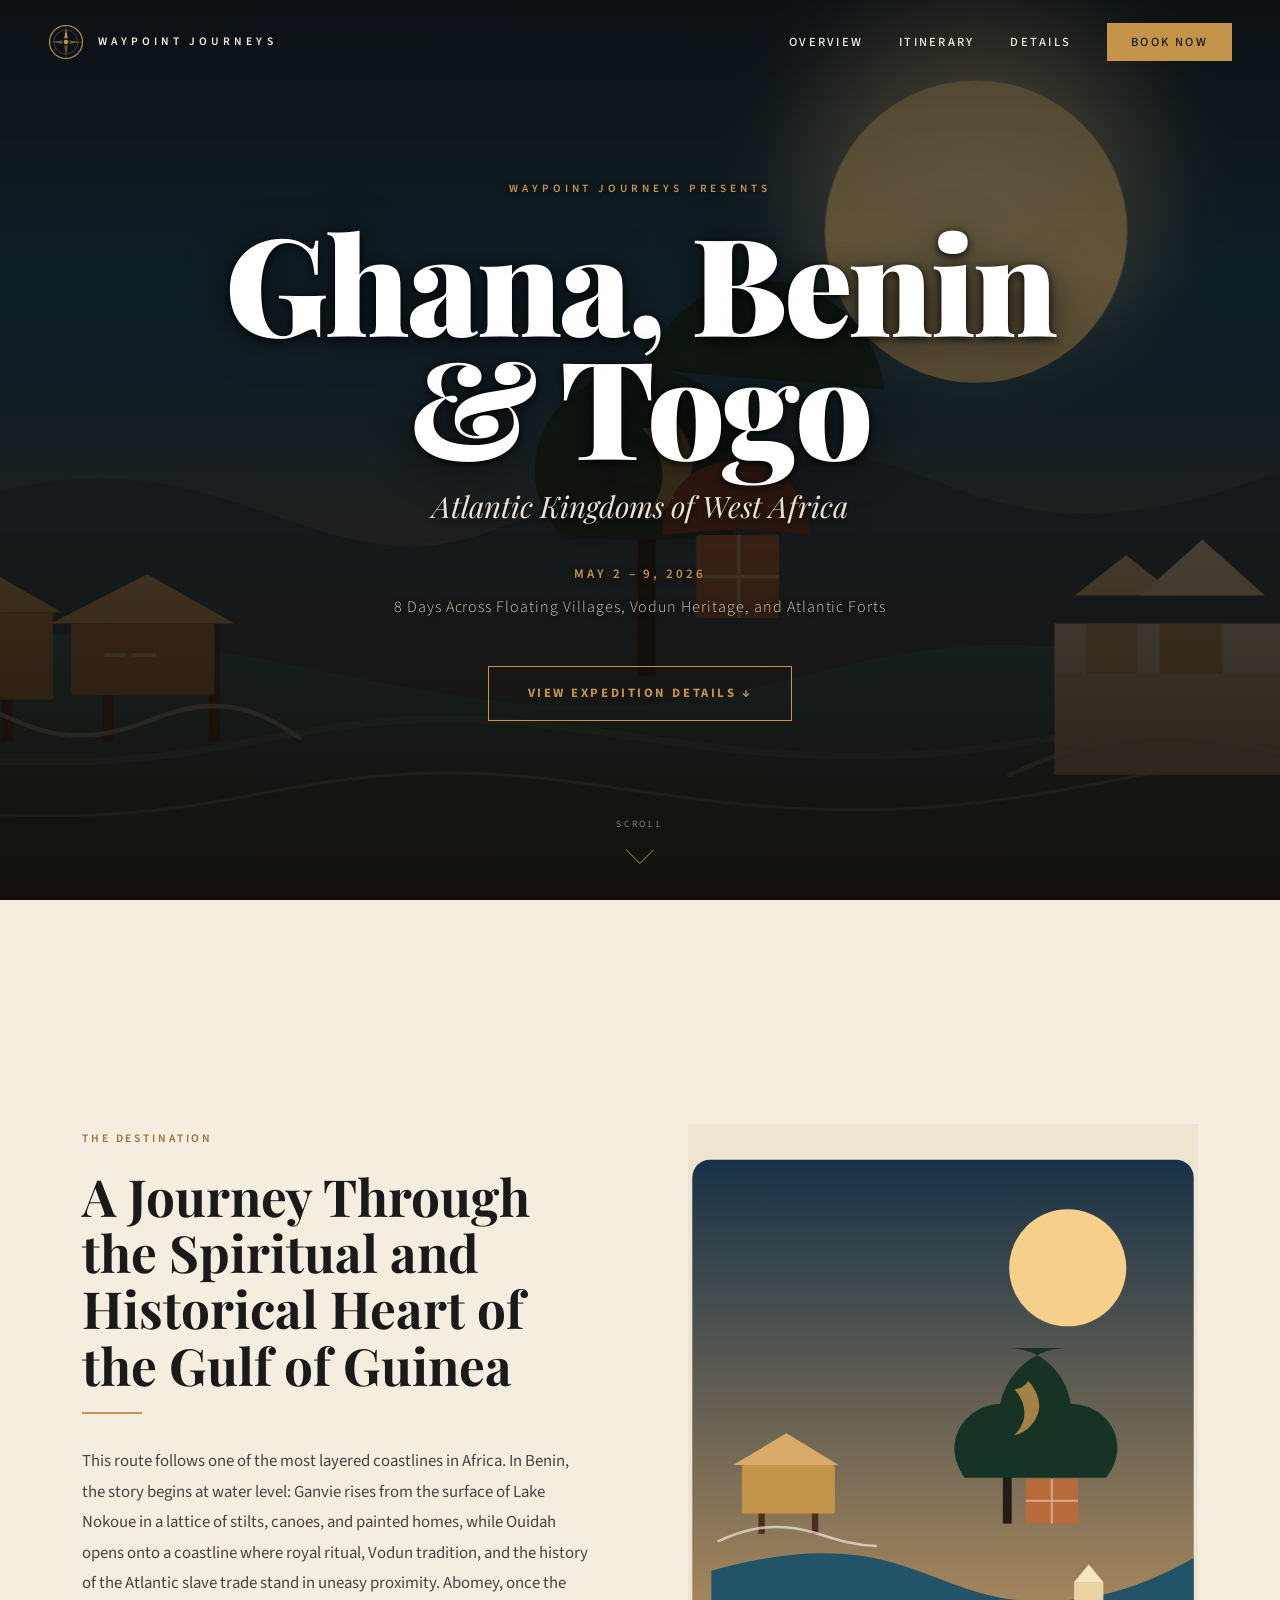
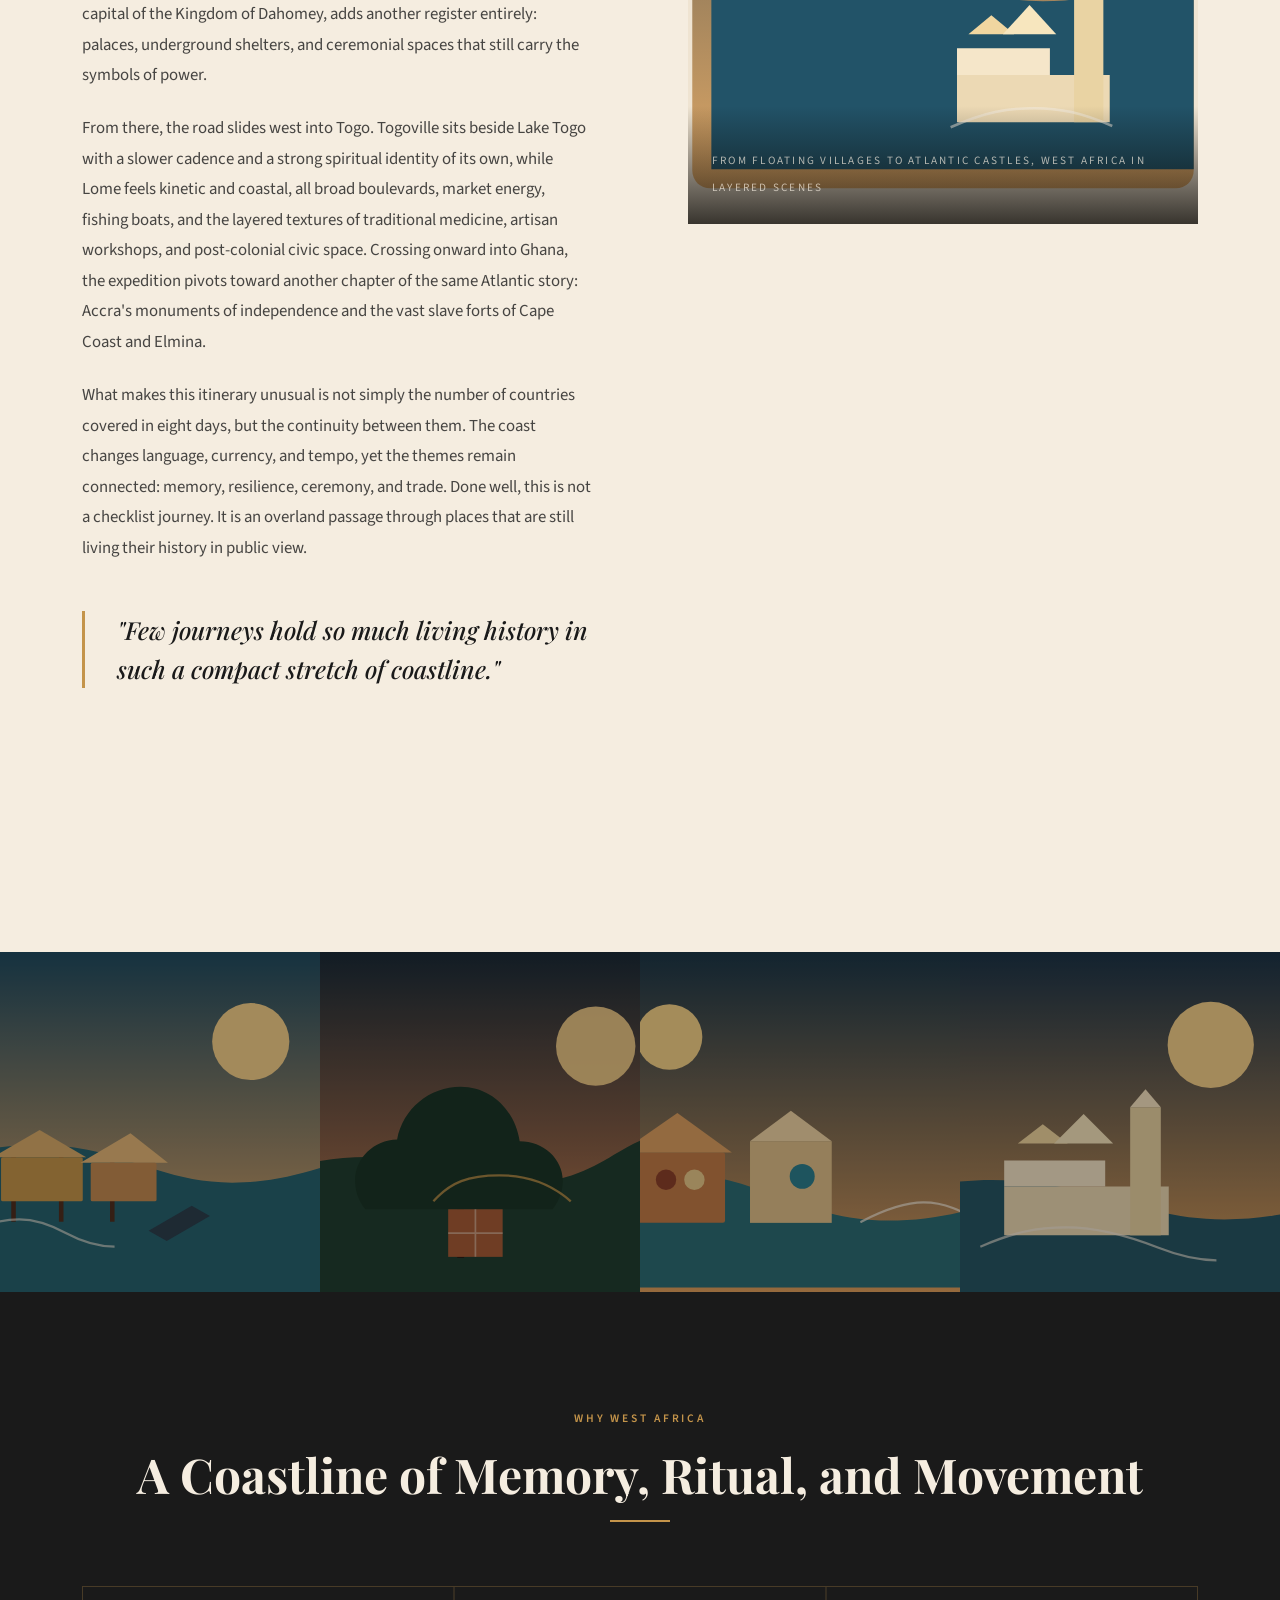
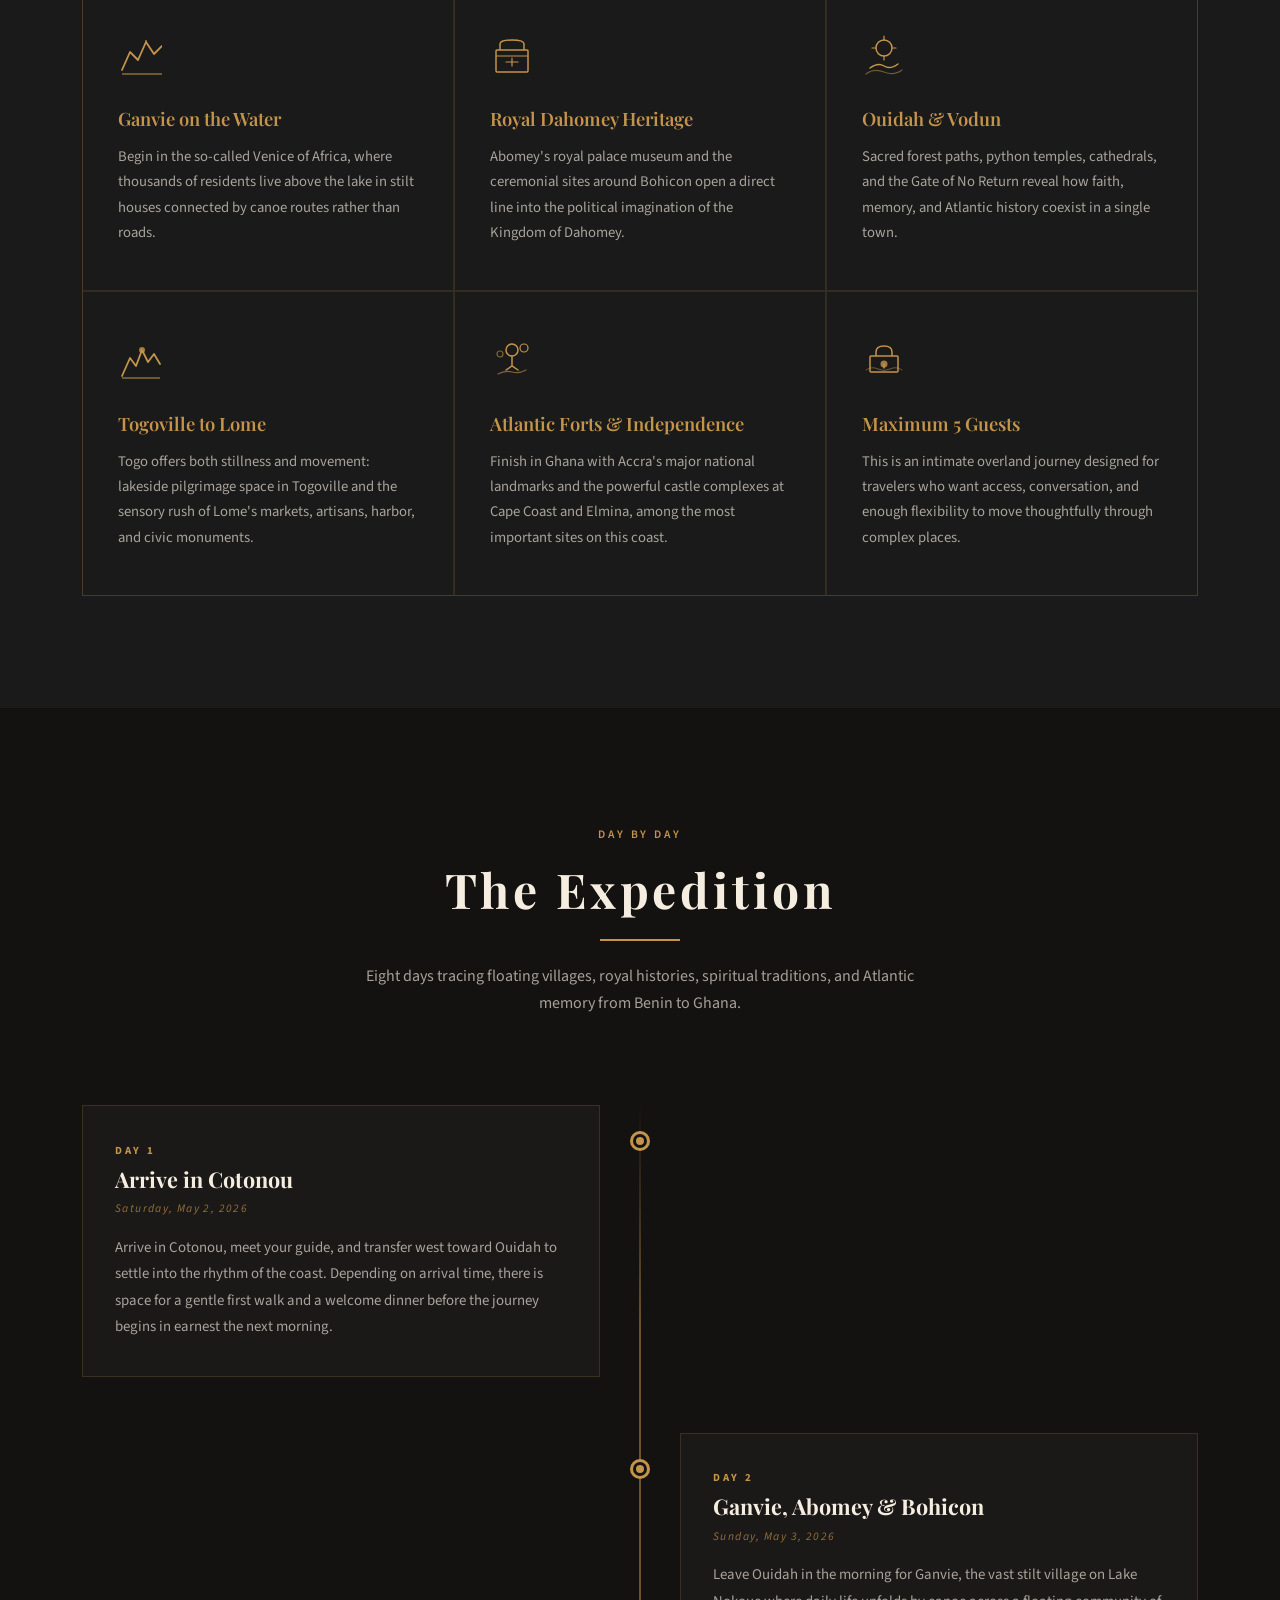
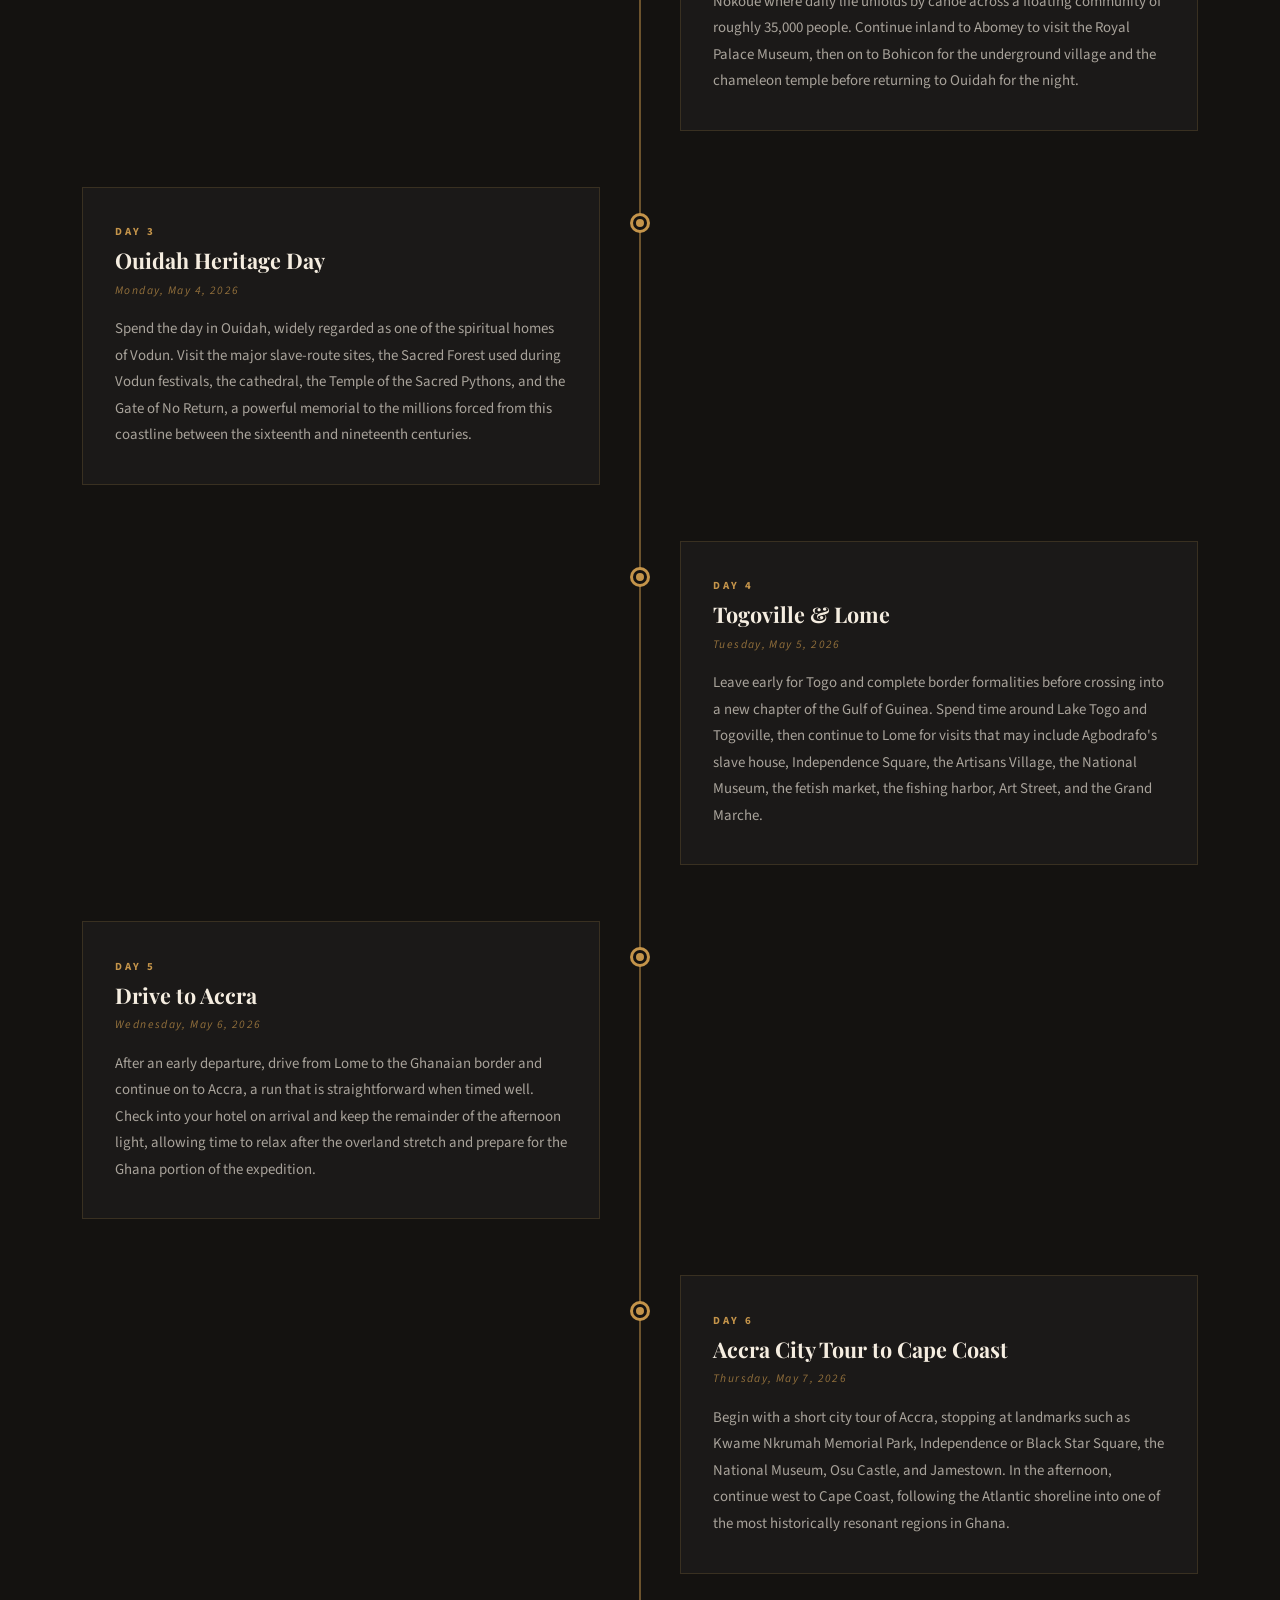
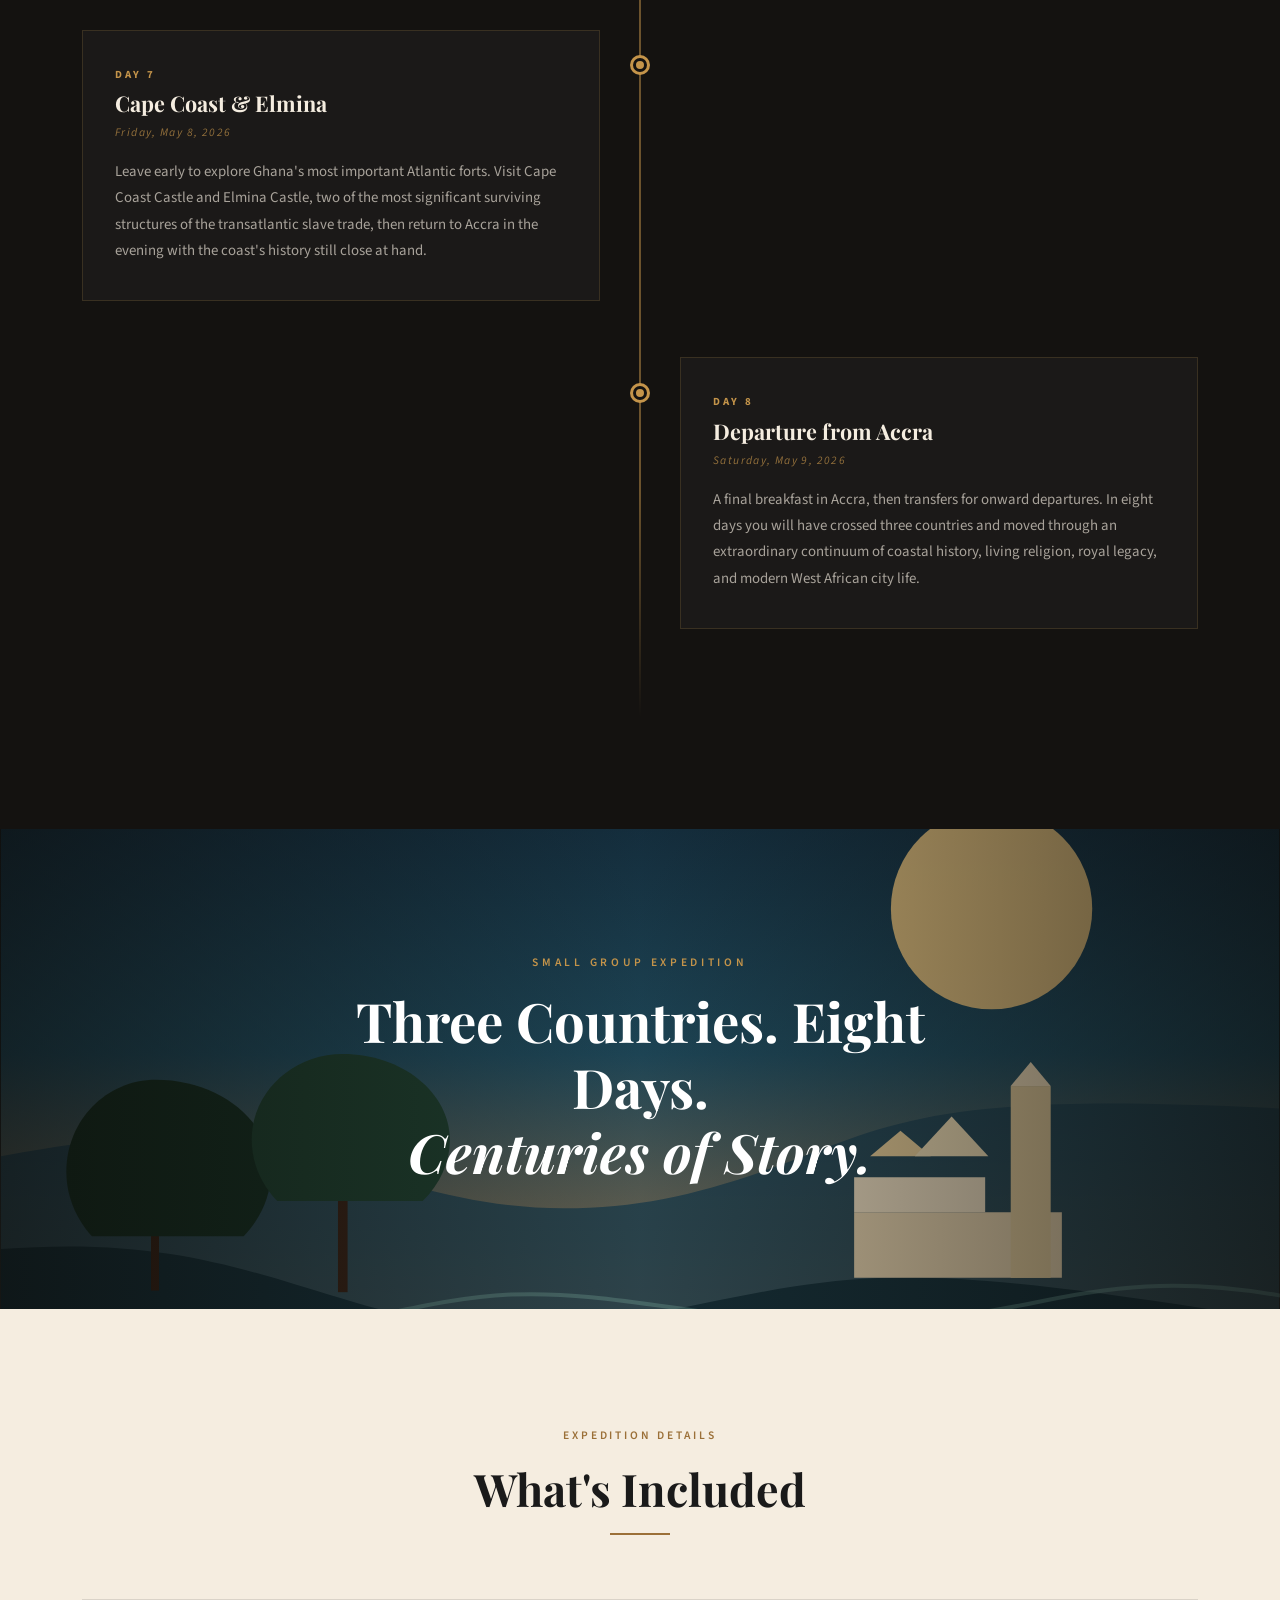
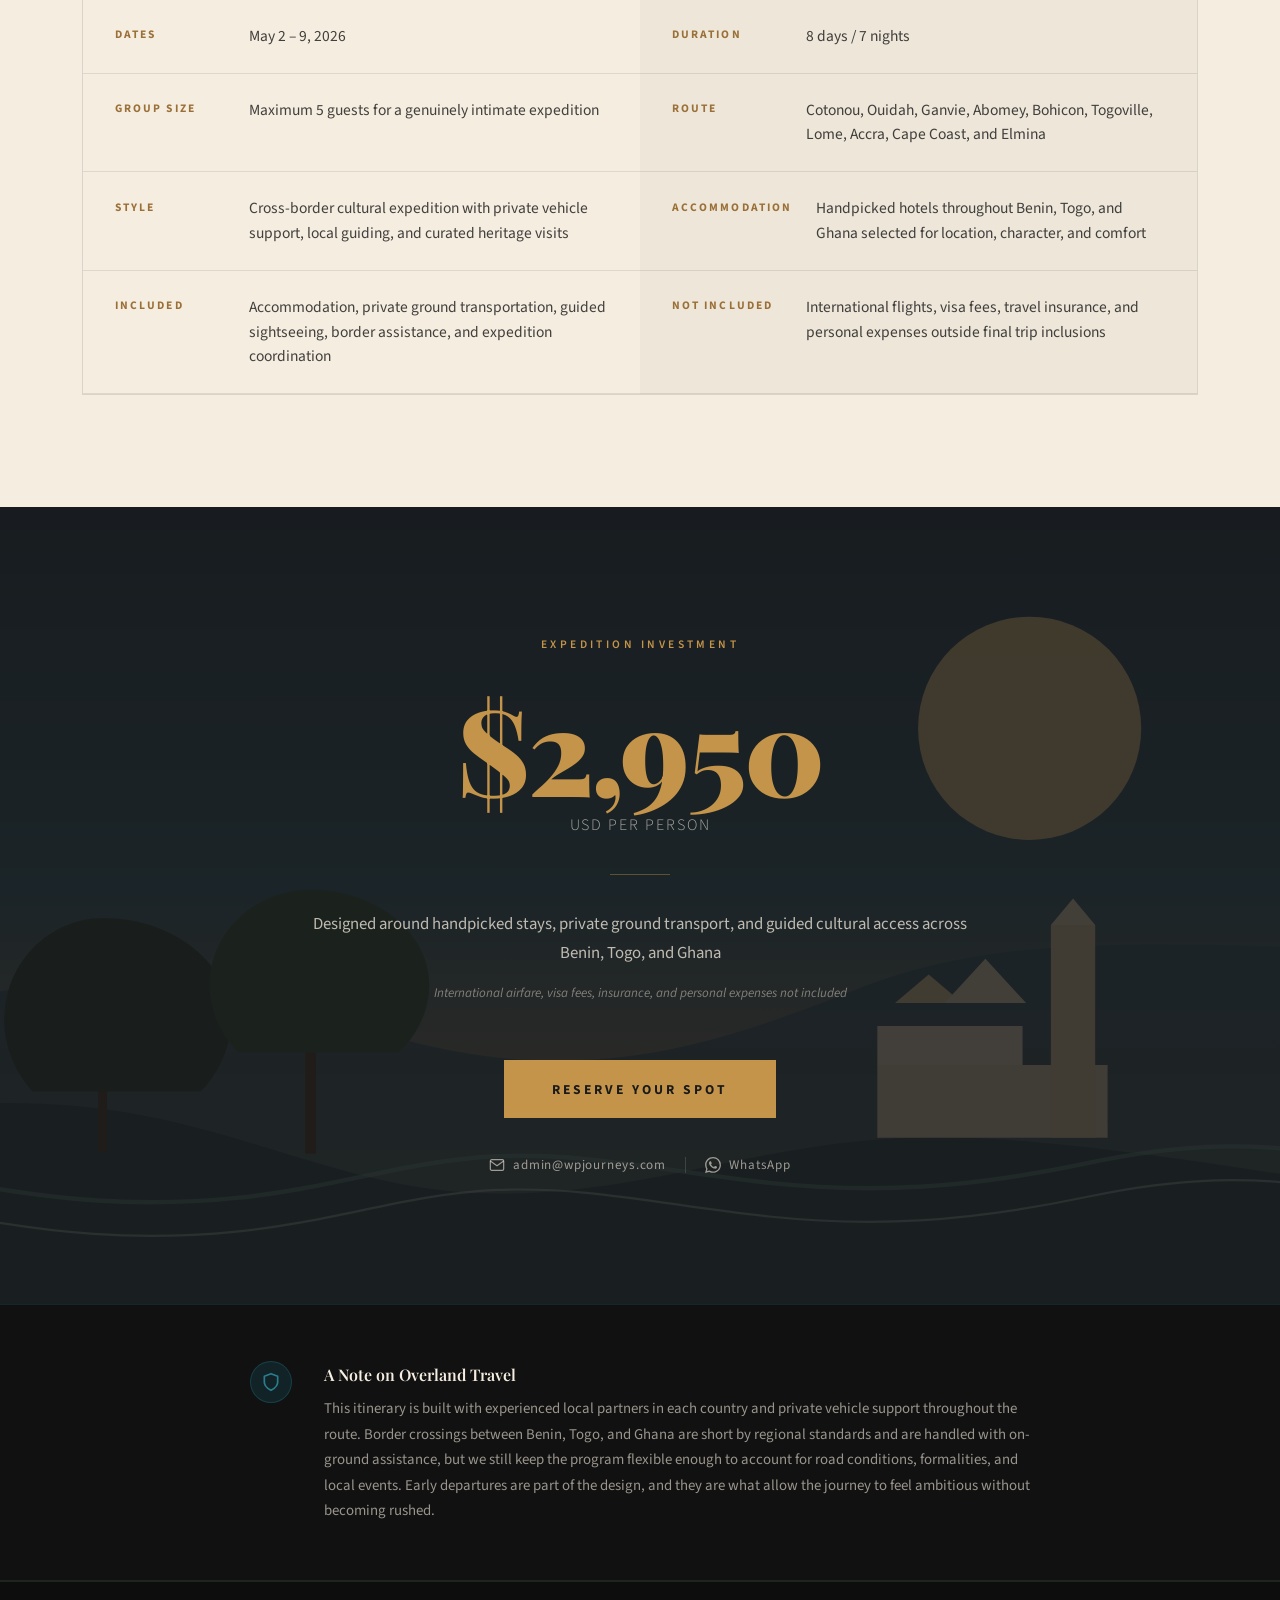
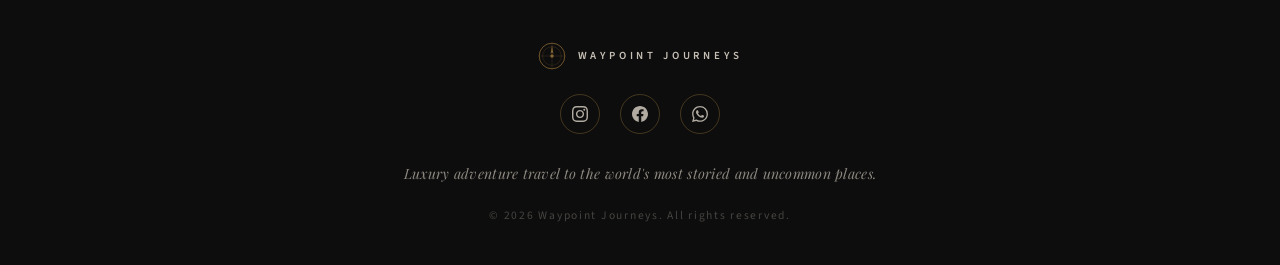
==== commit 27e3e544: "Add Ghana Benin Togo expedition page Co-authored-by: jwang815 <jwang815@users.noreply.github.com>" ====
--- a/ghana-benin-togo-expedition/index.html
+++ b/ghana-benin-togo-expedition/index.html
@@ -4,8 +4,8 @@
   <meta charset="UTF-8" />
   <meta name="viewport" content="width=device-width, initial-scale=1.0" />
   <title>Ghana, Benin &amp; Togo Expedition | Waypoint Journeys</title>
-  <meta name="description" content="Join Waypoint Journeys on an 8-day cultural expedition through Ghana, Benin, and Togo. May 2–9, 2026. Explore the birthplace of Voodoo, the Gate of No Return, Cape Coast Castle, Ganvie stilt village, and three vibrant West African nations. From $2,950 per person." />
-  <meta name="keywords" content="Ghana travel, Benin travel, Togo travel, West Africa expedition, Cape Coast Castle, Elmina Castle, Ganvie stilt village, Gate of No Return, Ouidah, Voodoo, Waypoint Journeys, luxury expedition, adventure travel, cultural travel, slave trade history" />
+  <meta name="description" content="Join Waypoint Journeys on an 8-day expedition across Benin, Togo, and Ghana: Ganvie's floating village, Ouidah's Vodun heritage, Lome's markets, Accra's landmarks, and the Atlantic castles of Cape Coast and Elmina. May 2&ndash;9, 2026. From $2,950 per person." />
+  <meta name="keywords" content="Ghana Benin Togo expedition, West Africa itinerary, Ouidah travel, Ganvie, Lome, Cape Coast, Elmina, Vodun heritage, Waypoint Journeys, luxury expedition, cultural travel" />
   <meta name="author" content="Waypoint Journeys" />
   <meta name="robots" content="index, follow" />
   <link rel="icon" type="image/svg+xml" href="/favicon.svg">
@@ -17,18 +17,18 @@
   <!-- Open Graph -->
   <meta property="og:type" content="website" />
   <meta property="og:title" content="Ghana, Benin &amp; Togo Expedition | Waypoint Journeys" />
-  <meta property="og:description" content="8 days exploring three West African nations — the birthplace of Voodoo, historic slave castles, stilt villages, and vibrant markets. May 2–9, 2026." />
+  <meta property="og:description" content="8 days across the Gulf of Guinea: Ganvie, Ouidah, Lome, Accra, Cape Coast, and Elmina. May 2&ndash;9, 2026." />
   <meta property="og:url" content="https://wpjourneys.com/ghana-benin-togo-expedition/" />
   <meta property="og:site_name" content="Waypoint Journeys" />
-  <meta property="og:image" content="https://upload.wikimedia.org/wikipedia/commons/4/47/Elmina_slave_castle.jpg" />
+  <meta property="og:image" content="https://wpjourneys.com/ghana-benin-togo-expedition/hero.svg" />
   <meta property="og:image:width" content="1600" />
-  <meta property="og:image:height" content="1200" />
+  <meta property="og:image:height" content="900" />
 
   <!-- Twitter Card -->
   <meta name="twitter:card" content="summary_large_image" />
   <meta name="twitter:title" content="Ghana, Benin &amp; Togo Expedition | Waypoint Journeys" />
-  <meta name="twitter:description" content="8 days across three West African nations. From $2,950/person. May 2–9, 2026." />
-  <meta name="twitter:image" content="https://upload.wikimedia.org/wikipedia/commons/4/47/Elmina_slave_castle.jpg" />
+  <meta name="twitter:description" content="8 days across Benin, Togo, and Ghana. From $2,950/person. May 2&ndash;9, 2026." />
+  <meta name="twitter:image" content="https://wpjourneys.com/ghana-benin-togo-expedition/hero.svg" />
 
   <!-- Structured Data -->
   <script type="application/ld+json">
@@ -36,20 +36,20 @@
     "@context": "https://schema.org",
     "@type": "TouristTrip",
     "name": "Ghana, Benin & Togo Expedition",
-    "description": "An 8-day cultural expedition through three West African nations. Explore the birthplace of Voodoo, historic slave trade sites, the Ganvie stilt village, Cape Coast and Elmina Castles, and vibrant markets across Benin, Togo, and Ghana.",
-    "touristType": ["Adventure", "Cultural", "Historical", "Heritage"],
+    "description": "An 8-day cultural expedition across the Gulf of Guinea: Ganvie's floating village, Ouidah's Vodun heritage, Lome's markets, Accra's landmarks, and the Atlantic castles of Cape Coast and Elmina.",
+    "touristType": ["Adventure", "Culture", "History", "Small Group"],
     "itinerary": {
       "@type": "ItemList",
       "numberOfItems": 8,
       "itemListElement": [
-        {"@type": "ListItem", "position": 1, "name": "Day 1: Arrive in Cotonou, Benin"},
-        {"@type": "ListItem", "position": 2, "name": "Day 2: Ganvie Stilt Village & Abomey"},
-        {"@type": "ListItem", "position": 3, "name": "Day 3: Ouidah — Birthplace of Voodoo"},
-        {"@type": "ListItem", "position": 4, "name": "Day 4: Lomé, Togo — Togoville & Markets"},
-        {"@type": "ListItem", "position": 5, "name": "Day 5: Drive to Accra, Ghana"},
-        {"@type": "ListItem", "position": 6, "name": "Day 6: Accra City Tour & Cape Coast"},
-        {"@type": "ListItem", "position": 7, "name": "Day 7: Cape Coast & Elmina Castles"},
-        {"@type": "ListItem", "position": 8, "name": "Day 8: Return to Accra — Departure"}
+        {"@type": "ListItem", "position": 1, "name": "Day 1: Arrive in Cotonou and transfer to Ouidah"},
+        {"@type": "ListItem", "position": 2, "name": "Day 2: Ganvie, Abomey, Bohicon, and return to Ouidah"},
+        {"@type": "ListItem", "position": 3, "name": "Day 3: Ouidah heritage and Vodun sites"},
+        {"@type": "ListItem", "position": 4, "name": "Day 4: Togoville and Lome"},
+        {"@type": "ListItem", "position": 5, "name": "Day 5: Drive to Accra"},
+        {"@type": "ListItem", "position": 6, "name": "Day 6: Accra city tour and continue to Cape Coast"},
+        {"@type": "ListItem", "position": 7, "name": "Day 7: Cape Coast and Elmina"},
+        {"@type": "ListItem", "position": 8, "name": "Day 8: Departure from Accra"}
       ]
     },
     "offers": {
@@ -368,7 +368,7 @@
     .hero-bg {
       position: absolute;
       inset: 0;
-      background-image: url('https://upload.wikimedia.org/wikipedia/commons/4/47/Elmina_slave_castle.jpg');
+      background-image: url('./hero.svg');
       background-size: cover;
       background-position: center 40%;
       will-change: transform;
@@ -410,9 +410,9 @@
 
     .hero-title {
       font-family: 'Playfair Display', serif;
-      font-size: clamp(3rem, 9vw, 6.5rem);
+      font-size: clamp(4.5rem, 12vw, 8.5rem);
       font-weight: 900;
-      line-height: 0.95;
+      line-height: 0.9;
       letter-spacing: -0.02em;
       color: var(--white);
       margin-bottom: 1rem;
@@ -922,7 +922,7 @@
     .pricing-bg {
       position: absolute;
       inset: 0;
-      background-image: url('https://upload.wikimedia.org/wikipedia/commons/0/07/Cape_Coast_Castle%2C_Cape_Coast%2C_Ghana.JPG');
+      background-image: url('./pricing.svg');
       background-size: cover;
       background-position: center;
       opacity: 0.18;
@@ -1041,6 +1041,47 @@
       width: 1px;
       height: 16px;
       background: rgba(245, 237, 224, 0.15);
+    }
+
+    #security {
+      background: #111;
+      border-top: 1px solid rgba(27, 94, 107, 0.3);
+      border-bottom: 1px solid rgba(27, 94, 107, 0.3);
+      padding: 3.5rem 0;
+    }
+
+    .security-inner {
+      display: flex;
+      align-items: flex-start;
+      gap: 2rem;
+      max-width: 780px;
+      margin: 0 auto;
+    }
+
+    .security-icon {
+      flex-shrink: 0;
+      width: 42px;
+      height: 42px;
+      background: rgba(27, 94, 107, 0.25);
+      border: 1px solid rgba(27, 94, 107, 0.5);
+      border-radius: 50%;
+      display: flex;
+      align-items: center;
+      justify-content: center;
+    }
+
+    .security-text .security-title {
+      font-family: 'Playfair Display', serif;
+      font-size: 1rem;
+      font-weight: 600;
+      color: var(--sand);
+      margin-bottom: 0.5rem;
+    }
+
+    .security-text p {
+      font-size: 0.93rem;
+      color: rgba(245, 237, 224, 0.6);
+      line-height: 1.72;
     }
 
     .footer {
@@ -1270,11 +1311,11 @@
     <div class="hero-overlay"></div>
     <div class="hero-content">
       <p class="hero-eyebrow">Waypoint Journeys Presents</p>
-      <h1 class="hero-title">Ghana, Benin<br>&amp; Togo</h1>
-      <p class="hero-subtitle">Where Empires, Spirits &amp; the Sea Converge</p>
-      <p class="hero-dates">May 2 – 9, 2026</p>
-      <p class="hero-tagline">8 Days Across Three West African Nations</p>
-      <a href="#overview" class="hero-cta">View Expedition Details ↓</a>
+      <h1 class="hero-title">Ghana, Benin &amp; Togo</h1>
+      <p class="hero-subtitle">Atlantic Kingdoms of West Africa</p>
+      <p class="hero-dates">May 2 &ndash; 9, 2026</p>
+      <p class="hero-tagline">8 Days Across Floating Villages, Vodun Heritage, and Atlantic Forts</p>
+      <a href="#overview" class="hero-cta">View Expedition Details &#8595;</a>
     </div>
     <div class="hero-scroll" aria-hidden="true">
       <span>Scroll</span>
@@ -1288,23 +1329,23 @@
         <div class="intro-grid">
           <div class="intro-text fade-in-left">
             <span class="section-label">The Destination</span>
-            <h2 class="section-title" id="overview-title">Three Nations,<br>One Unforgettable Journey</h2>
+            <h2 class="section-title" id="overview-title">A Journey Through the Spiritual and Historical Heart of the Gulf of Guinea</h2>
             <span class="gold-line"></span>
-            <p>West Africa's Gulf of Guinea coast holds some of the most profound and powerful stories on Earth. From the ancient Kingdom of Dahomey to the slave forts of Ghana's Gold Coast, this is a land where history lives in every temple, castle, and sacred grove — and where vibrant culture pulses through markets, music, and ceremony.</p>
-            <p>Benin is the birthplace of Vodun (Voodoo), a living spiritual tradition practised by millions. In Ouidah, the sacred pythons still coil in their temple, and the haunting Gate of No Return marks the final footsteps of millions sold into slavery. Offshore, the extraordinary stilt village of Ganvie — the "Venice of Africa" — rises from the waters of Lake Nokoue, home to 35,000 people who've lived on the lake for centuries.</p>
-            <p>In Togo, the fetish markets of Lomé reveal the heart of traditional West African medicine. And in Ghana, the UNESCO-listed Cape Coast and Elmina Castles stand as the most significant slave trade landmarks in the world — places of devastating history, resilience, and remembrance. From Accra's vibrant Jamestown to the royal palaces of Abomey, this journey moves through centuries of history in just eight days.</p>
+            <p>This route follows one of the most layered coastlines in Africa. In Benin, the story begins at water level: Ganvie rises from the surface of Lake Nokoue in a lattice of stilts, canoes, and painted homes, while Ouidah opens onto a coastline where royal ritual, Vodun tradition, and the history of the Atlantic slave trade stand in uneasy proximity. Abomey, once the capital of the Kingdom of Dahomey, adds another register entirely: palaces, underground shelters, and ceremonial spaces that still carry the symbols of power.</p>
+            <p>From there, the road slides west into Togo. Togoville sits beside Lake Togo with a slower cadence and a strong spiritual identity of its own, while Lome feels kinetic and coastal, all broad boulevards, market energy, fishing boats, and the layered textures of traditional medicine, artisan workshops, and post-colonial civic space. Crossing onward into Ghana, the expedition pivots toward another chapter of the same Atlantic story: Accra's monuments of independence and the vast slave forts of Cape Coast and Elmina.</p>
+            <p>What makes this itinerary unusual is not simply the number of countries covered in eight days, but the continuity between them. The coast changes language, currency, and tempo, yet the themes remain connected: memory, resilience, ceremony, and trade. Done well, this is not a checklist journey. It is an overland passage through places that are still living their history in public view.</p>
             <div class="pull-quote">
-              <blockquote>"To stand at the Gate of No Return is to understand that history is not the past — it is the ground beneath your feet."</blockquote>
+              <blockquote>"Few journeys hold so much living history in such a compact stretch of coastline."</blockquote>
             </div>
           </div>
           <div class="intro-image-wrap fade-in-right">
             <img
-              src="https://images.unsplash.com/photo-1580746738099-78d6833a8329?w=800&q=80"
-              alt="Colorful boats along the shore of a West African fishing village"
+              src="./overview.svg"
+              alt="Illustrated collage of West African coastlines, shrines, and castle silhouettes"
               loading="lazy"
             />
             <div class="intro-image-caption">
-              <span>West African Coast — Where History and Culture Converge</span>
+              <span>From floating villages to Atlantic castles, West Africa in layered scenes</span>
             </div>
           </div>
         </div>
@@ -1314,19 +1355,19 @@
 
   <div class="gallery-strip" aria-hidden="true">
     <div class="gallery-strip-item">
-      <img src="https://images.unsplash.com/photo-1596005554384-d293674c91d7?w=800&q=80" alt="Vibrant West African market scene" loading="lazy" />
+      <img src="./gallery-ganvie.svg" alt="Illustrated Ganvie stilt village with canoes and morning light" loading="lazy" />
       <div class="gallery-strip-overlay"></div>
     </div>
     <div class="gallery-strip-item">
-      <img src="https://images.unsplash.com/photo-1611348524140-53c9a25263d6?w=800&q=80" alt="Traditional West African architecture" loading="lazy" />
+      <img src="./gallery-voodoo.svg" alt="Illustrated sacred grove and shrine motifs in Ouidah" loading="lazy" />
       <div class="gallery-strip-overlay"></div>
     </div>
     <div class="gallery-strip-item">
-      <img src="https://images.unsplash.com/photo-1573155993874-d5d48af862ba?w=800&q=80" alt="Fishing boats on the coast of Ghana" loading="lazy" />
+      <img src="./gallery-lome.svg" alt="Illustrated street market and coastal boulevard in Lome" loading="lazy" />
       <div class="gallery-strip-overlay"></div>
     </div>
     <div class="gallery-strip-item">
-      <img src="https://images.unsplash.com/photo-1541185934-01b600ea069c?w=800&q=80" alt="Coastal fortress in West Africa" loading="lazy" />
+      <img src="./gallery-ghana.svg" alt="Illustrated Cape Coast and Elmina castle silhouettes above the Atlantic" loading="lazy" />
       <div class="gallery-strip-overlay"></div>
     </div>
   </div>
@@ -1334,50 +1375,64 @@
   <section id="highlights" aria-labelledby="highlights-title">
     <div class="container">
       <div class="highlights-header fade-in">
-        <span class="section-label">Why This Journey</span>
-        <h2 class="section-title" id="highlights-title">A Voyage Through Living History</h2>
+        <span class="section-label">Why West Africa</span>
+        <h2 class="section-title" id="highlights-title">A Coastline of Memory, Ritual, and Movement</h2>
         <span class="gold-line"></span>
       </div>
 
       <div class="features-grid">
         <div class="feature-card fade-in">
           <svg class="feature-icon" viewBox="0 0 44 44" fill="none" xmlns="http://www.w3.org/2000/svg" aria-hidden="true">
-            <circle cx="22" cy="22" r="20" stroke="#C4944A" stroke-width="1.5"/>
-            <path d="M22 10 L25 17 L33 17 L27 22 L29 30 L22 26 L15 30 L17 22 L11 17 L19 17 Z" fill="#C4944A" opacity="0.9"/>
+            <path d="M4 38 L12 20 L20 28 L28 10 L36 22 L44 14" stroke="#C4944A" stroke-width="1.8" stroke-linejoin="round" stroke-linecap="round"/>
+            <path d="M4 42 L44 42" stroke="#C4944A" stroke-width="1.2"/>
+            <path d="M28 10 L28 6 M20 28 L20 24" stroke="#C4944A" stroke-width="1.2" stroke-dasharray="2 2"/>
           </svg>
-          <div class="feature-title">Birthplace of Voodoo</div>
-          <p class="feature-desc">Benin is where the Vodun religion originated. Visit the Temple of Sacred Pythons, the Sacred Forest, and experience a spiritual tradition practised by millions across West Africa and the diaspora.</p>
+          <div class="feature-title">Ganvie on the Water</div>
+          <p class="feature-desc">Begin in the so-called Venice of Africa, where thousands of residents live above the lake in stilt houses connected by canoe routes rather than roads.</p>
         </div>
 
         <div class="feature-card fade-in">
           <svg class="feature-icon" viewBox="0 0 44 44" fill="none" xmlns="http://www.w3.org/2000/svg" aria-hidden="true">
-            <path d="M22 6 C22 6 14 14 14 24 C14 30 17.5 35 22 37 C26.5 35 30 30 30 24 C30 14 22 6 22 6Z" stroke="#C4944A" stroke-width="1.5" fill="none"/>
-            <path d="M22 37 L22 10 M14 20 C14 20 18 22 22 22 C26 22 30 20 30 20" stroke="#C4944A" stroke-width="1.2"/>
-            <circle cx="22" cy="22" r="2" fill="#C4944A"/>
+            <rect x="6" y="18" width="32" height="22" rx="1" stroke="#C4944A" stroke-width="1.5"/>
+            <path d="M6 24 L38 24" stroke="#C4944A" stroke-width="1"/>
+            <path d="M10 18 L10 12 Q10 8 22 8 Q34 8 34 12 L34 18" stroke="#C4944A" stroke-width="1.5" fill="none"/>
+            <path d="M16 30 L28 30 M22 26 L22 34" stroke="#C4944A" stroke-width="1.2" stroke-linecap="round"/>
           </svg>
-          <div class="feature-title">Slave Trade Heritage</div>
-          <p class="feature-desc">Walk through the Gate of No Return in Ouidah, explore Cape Coast Castle and Elmina Castle — UNESCO World Heritage Sites that bore witness to centuries of the transatlantic slave trade.</p>
+          <div class="feature-title">Royal Dahomey Heritage</div>
+          <p class="feature-desc">Abomey's royal palace museum and the ceremonial sites around Bohicon open a direct line into the political imagination of the Kingdom of Dahomey.</p>
         </div>
 
         <div class="feature-card fade-in">
           <svg class="feature-icon" viewBox="0 0 44 44" fill="none" xmlns="http://www.w3.org/2000/svg" aria-hidden="true">
-            <path d="M4 32 L12 18 L20 26 L28 12 L36 22 L44 16" stroke="#C4944A" stroke-width="1.8" stroke-linejoin="round" stroke-linecap="round"/>
-            <path d="M4 38 L44 38" stroke="#C4944A" stroke-width="1.2"/>
-            <path d="M16 38 L16 28" stroke="#C4944A" stroke-width="1.2" stroke-dasharray="2 2"/>
+            <circle cx="22" cy="16" r="8" stroke="#C4944A" stroke-width="1.5"/>
+            <path d="M22 8 L22 4 M30 16 L34 16 M22 24 L22 28 M14 16 L10 16" stroke="#C4944A" stroke-width="1.2" stroke-linecap="round"/>
+            <path d="M8 36 Q16 30 22 34 Q28 38 36 32" stroke="#C4944A" stroke-width="1.5" stroke-linecap="round"/>
+            <path d="M4 42 Q12 36 22 40 Q32 44 40 38" stroke="#C4944A" stroke-width="1.2" stroke-linecap="round" opacity="0.5"/>
           </svg>
-          <div class="feature-title">The Venice of Africa</div>
-          <p class="feature-desc">Ganvie is the largest stilt village in Africa — 35,000 people living entirely on water in Lake Nokoue. Glide through floating markets and homes built on stilts, unchanged for centuries.</p>
+          <div class="feature-title">Ouidah &amp; Vodun</div>
+          <p class="feature-desc">Sacred forest paths, python temples, cathedrals, and the Gate of No Return reveal how faith, memory, and Atlantic history coexist in a single town.</p>
         </div>
 
         <div class="feature-card fade-in">
           <svg class="feature-icon" viewBox="0 0 44 44" fill="none" xmlns="http://www.w3.org/2000/svg" aria-hidden="true">
-            <path d="M6 28 Q14 20 22 26 Q30 32 38 24" stroke="#C4944A" stroke-width="1.8" stroke-linecap="round"/>
-            <path d="M6 34 Q14 26 22 32 Q30 38 38 30" stroke="#C4944A" stroke-width="1.2" stroke-linecap="round" opacity="0.5"/>
-            <ellipse cx="22" cy="18" rx="7" ry="4" stroke="#C4944A" stroke-width="1.2"/>
-            <path d="M22 14 L22 8 M18 16 L14 12 M26 16 L30 12" stroke="#C4944A" stroke-width="1.2" stroke-linecap="round"/>
+            <path d="M4 40 L12 22 L18 30 L24 14 L30 26 L36 18 L42 28" stroke="#C4944A" stroke-width="1.8" stroke-linejoin="round" stroke-linecap="round"/>
+            <circle cx="24" cy="14" r="3" fill="#C4944A" opacity="0.8"/>
+            <path d="M4 42 L42 42" stroke="#C4944A" stroke-width="1.2"/>
           </svg>
-          <div class="feature-title">Royal Kingdom of Dahomey</div>
-          <p class="feature-desc">Visit the Royal Palace Museum of Abomey, once the seat of the powerful Kingdom of Dahomey. Explore the underground village of Bohicon and the mystical Chameleon Temple.</p>
+          <div class="feature-title">Togoville to Lome</div>
+          <p class="feature-desc">Togo offers both stillness and movement: lakeside pilgrimage space in Togoville and the sensory rush of Lome's markets, artisans, harbor, and civic monuments.</p>
+        </div>
+
+        <div class="feature-card fade-in">
+          <svg class="feature-icon" viewBox="0 0 44 44" fill="none" xmlns="http://www.w3.org/2000/svg" aria-hidden="true">
+            <circle cx="22" cy="14" r="6" stroke="#C4944A" stroke-width="1.5"/>
+            <path d="M22 20 L22 30 M16 34 L22 30 L28 34" stroke="#C4944A" stroke-width="1.5" stroke-linecap="round"/>
+            <path d="M8 38 Q15 34 22 36 Q29 38 36 34" stroke="#C4944A" stroke-width="1.2" stroke-linecap="round" opacity="0.6"/>
+            <circle cx="34" cy="12" r="4" stroke="#C4944A" stroke-width="1.2"/>
+            <circle cx="10" cy="18" r="3" stroke="#C4944A" stroke-width="1.2" opacity="0.6"/>
+          </svg>
+          <div class="feature-title">Atlantic Forts &amp; Independence</div>
+          <p class="feature-desc">Finish in Ghana with Accra's major national landmarks and the powerful castle complexes at Cape Coast and Elmina, among the most important sites on this coast.</p>
         </div>
 
         <div class="feature-card fade-in">
@@ -1388,20 +1443,8 @@
             <path d="M22 28 L22 32" stroke="#C4944A" stroke-width="1.5" stroke-linecap="round"/>
             <path d="M4 34 Q10 30 16 33 Q22 36 28 33 Q34 30 40 34" stroke="#C4944A" stroke-width="1" stroke-linecap="round" opacity="0.5"/>
           </svg>
-          <div class="feature-title">Fetish Markets &amp; Art</div>
-          <p class="feature-desc">Lomé's fetish market is the largest in the world — the beating heart of traditional medicine. Browse artisan villages, Art Street, and the Grand Marché for handcrafted treasures.</p>
-        </div>
-
-        <div class="feature-card fade-in">
-          <svg class="feature-icon" viewBox="0 0 44 44" fill="none" xmlns="http://www.w3.org/2000/svg" aria-hidden="true">
-            <path d="M8 20 Q22 12 36 20" stroke="#C4944A" stroke-width="1.5" stroke-linecap="round"/>
-            <path d="M12 24 Q22 18 32 24" stroke="#C4944A" stroke-width="1.5" stroke-linecap="round"/>
-            <path d="M16 28 Q22 24 28 28" stroke="#C4944A" stroke-width="1.5" stroke-linecap="round"/>
-            <circle cx="22" cy="32" r="3" fill="#C4944A" opacity="0.85"/>
-            <path d="M22 29 L22 22" stroke="#C4944A" stroke-width="1.2" stroke-linecap="round"/>
-          </svg>
-          <div class="feature-title">Three Countries, One Journey</div>
-          <p class="feature-desc">Cross borders from Benin to Togo to Ghana in a single expedition. Experience three distinct cultures, cuisines, and histories woven together along the Gulf of Guinea.</p>
+          <div class="feature-title">Maximum 5 Guests</div>
+          <p class="feature-desc">This is an intimate overland journey designed for travelers who want access, conversation, and enough flexibility to move thoughtfully through complex places.</p>
         </div>
       </div>
     </div>
@@ -1413,16 +1456,17 @@
         <span class="section-label">Day by Day</span>
         <h2 class="section-title" id="itinerary-title">The Expedition</h2>
         <span class="gold-line"></span>
-        <p style="color: var(--text-muted); font-size: 1rem; max-width: 520px; margin: 0 auto; margin-top: 0.8rem;">Eight days across three nations, from the birthplace of Voodoo to the castles of the Gold Coast.</p>
+        <p style="color: var(--text-muted); font-size: 1rem; max-width: 560px; margin: 0 auto; margin-top: 0.8rem;">Eight days tracing floating villages, royal histories, spiritual traditions, and Atlantic memory from Benin to Ghana.</p>
       </div>
 
       <div class="timeline">
+
         <div class="timeline-item fade-in">
           <div class="timeline-card">
             <div class="day-label">Day 1</div>
-            <div class="day-location">Arrive in Cotonou, Benin</div>
+            <div class="day-location">Arrive in Cotonou</div>
             <div class="day-date">Saturday, May 2, 2026</div>
-            <p class="day-desc">Arrive in Cotonou, the economic capital of Benin. Transfer to your hotel and meet the group for a welcome dinner featuring Beninese cuisine. Get briefed on the extraordinary week ahead as the sun sets over the Gulf of Guinea.</p>
+            <p class="day-desc">Arrive in Cotonou, meet your guide, and transfer west toward Ouidah to settle into the rhythm of the coast. Depending on arrival time, there is space for a gentle first walk and a welcome dinner before the journey begins in earnest the next morning.</p>
           </div>
           <div class="day-dot"><div class="day-dot-inner"></div></div>
           <div class="timeline-empty"></div>
@@ -1433,18 +1477,18 @@
           <div class="day-dot"><div class="day-dot-inner"></div></div>
           <div class="timeline-card">
             <div class="day-label">Day 2</div>
-            <div class="day-location">Ganvie &amp; Abomey</div>
+            <div class="day-location">Ganvie, Abomey &amp; Bohicon</div>
             <div class="day-date">Sunday, May 3, 2026</div>
-            <p class="day-desc">Depart Ouidah in the morning for Ganvie, the extraordinary stilt village on Lake Nokoue — the "Venice of Africa," home to 35,000 people living entirely on water. Glide through the floating community by boat, then continue to Abomey to visit the Royal Palace Museum, a UNESCO World Heritage Site and former seat of the powerful Kingdom of Dahomey. Explore the underground village of Bohicon and the mystical Chameleon Temple before returning to Ouidah for the night.</p>
+            <p class="day-desc">Leave Ouidah in the morning for Ganvie, the vast stilt village on Lake Nokoue where daily life unfolds by canoe across a floating community of roughly 35,000 people. Continue inland to Abomey to visit the Royal Palace Museum, then on to Bohicon for the underground village and the chameleon temple before returning to Ouidah for the night.</p>
           </div>
         </div>
 
         <div class="timeline-item fade-in">
           <div class="timeline-card">
             <div class="day-label">Day 3</div>
-            <div class="day-location">Ouidah — Birthplace of Voodoo</div>
+            <div class="day-location">Ouidah Heritage Day</div>
             <div class="day-date">Monday, May 4, 2026</div>
-            <p class="day-desc">A profound day in Ouidah, the spiritual capital of Vodun (Voodoo) and one of West Africa's most significant slave trade sites. Visit the major slave route posts, the Sacred Forest used for Voodoo festivals, the Cathedral, and the Temple of the Sacred Pythons. Walk the slave trail to the haunting Gate of No Return — the final point of departure for an estimated 12 million enslaved Africans between the 16th and 19th centuries.</p>
+            <p class="day-desc">Spend the day in Ouidah, widely regarded as one of the spiritual homes of Vodun. Visit the major slave-route sites, the Sacred Forest used during Vodun festivals, the cathedral, the Temple of the Sacred Pythons, and the Gate of No Return, a powerful memorial to the millions forced from this coastline between the sixteenth and nineteenth centuries.</p>
           </div>
           <div class="day-dot"><div class="day-dot-inner"></div></div>
           <div class="timeline-empty"></div>
@@ -1455,18 +1499,18 @@
           <div class="day-dot"><div class="day-dot-inner"></div></div>
           <div class="timeline-card">
             <div class="day-label">Day 4</div>
-            <div class="day-location">Lomé, Togo — Togoville &amp; Markets</div>
+            <div class="day-location">Togoville &amp; Lome</div>
             <div class="day-date">Tuesday, May 5, 2026</div>
-            <p class="day-desc">Depart early for Lomé, the capital of Togo — a 90-minute drive with assisted border crossing at immigration. Visit a slave house in Agbodrafo, then explore Independence Square, the Artisans Village, and the National Museum. Discover the famous fetish market — the largest in the world and the beating heart of traditional West African medicine. End the day exploring the fishing harbour, Art Street, and the vibrant Grand Marché.</p>
+            <p class="day-desc">Leave early for Togo and complete border formalities before crossing into a new chapter of the Gulf of Guinea. Spend time around Lake Togo and Togoville, then continue to Lome for visits that may include Agbodrafo's slave house, Independence Square, the Artisans Village, the National Museum, the fetish market, the fishing harbor, Art Street, and the Grand Marche.</p>
           </div>
         </div>
 
         <div class="timeline-item fade-in">
           <div class="timeline-card">
             <div class="day-label">Day 5</div>
-            <div class="day-location">Drive to Accra, Ghana</div>
+            <div class="day-location">Drive to Accra</div>
             <div class="day-date">Wednesday, May 6, 2026</div>
-            <p class="day-desc">An early start for the drive to Ghana. The hotel is just 10 minutes from the Togo-Ghana border — aim to reach immigration by 7 AM for a smooth crossing. The drive from the border to Accra takes approximately five hours. Arrive in Accra, Ghana's vibrant capital, and check into your hotel for an afternoon of rest and relaxation before the days ahead.</p>
+            <p class="day-desc">After an early departure, drive from Lome to the Ghanaian border and continue on to Accra, a run that is straightforward when timed well. Check into your hotel on arrival and keep the remainder of the afternoon light, allowing time to relax after the overland stretch and prepare for the Ghana portion of the expedition.</p>
           </div>
           <div class="day-dot"><div class="day-dot-inner"></div></div>
           <div class="timeline-empty"></div>
@@ -1477,18 +1521,18 @@
           <div class="day-dot"><div class="day-dot-inner"></div></div>
           <div class="timeline-card">
             <div class="day-label">Day 6</div>
-            <div class="day-location">Accra City Tour &amp; Drive to Cape Coast</div>
+            <div class="day-location">Accra City Tour to Cape Coast</div>
             <div class="day-date">Thursday, May 7, 2026</div>
-            <p class="day-desc">A morning city tour of Accra's most significant landmarks: the Kwame Nkrumah Memorial Park, Independence Square and the Black Star Arch, the National Museum, Osu Castle (formerly Christiansborg Castle, the previous seat of the Ghanaian Presidency), and the colourful fishing district of Jamestown. After lunch, continue the drive south to Cape Coast.</p>
+            <p class="day-desc">Begin with a short city tour of Accra, stopping at landmarks such as Kwame Nkrumah Memorial Park, Independence or Black Star Square, the National Museum, Osu Castle, and Jamestown. In the afternoon, continue west to Cape Coast, following the Atlantic shoreline into one of the most historically resonant regions in Ghana.</p>
           </div>
         </div>
 
         <div class="timeline-item fade-in">
           <div class="timeline-card">
             <div class="day-label">Day 7</div>
-            <div class="day-location">Cape Coast &amp; Elmina Castles</div>
+            <div class="day-location">Cape Coast &amp; Elmina</div>
             <div class="day-date">Friday, May 8, 2026</div>
-            <p class="day-desc">An early departure for a day of powerful history on Ghana's Gold Coast. Visit Cape Coast Castle — a UNESCO World Heritage Site and the largest of the European slave trading forts in Ghana, where captives were held in dungeons before being shipped across the Atlantic. Then explore Elmina Castle, the oldest European building in sub-Saharan Africa, built by the Portuguese in 1482. Return to Accra in the evening.</p>
+            <p class="day-desc">Leave early to explore Ghana's most important Atlantic forts. Visit Cape Coast Castle and Elmina Castle, two of the most significant surviving structures of the transatlantic slave trade, then return to Accra in the evening with the coast's history still close at hand.</p>
           </div>
           <div class="day-dot"><div class="day-dot-inner"></div></div>
           <div class="timeline-empty"></div>
@@ -1499,27 +1543,28 @@
           <div class="day-dot"><div class="day-dot-inner"></div></div>
           <div class="timeline-card">
             <div class="day-label">Day 8</div>
-            <div class="day-location">Accra — Departure</div>
+            <div class="day-location">Departure from Accra</div>
             <div class="day-date">Saturday, May 9, 2026</div>
-            <p class="day-desc">A leisurely final morning in Accra. Enjoy breakfast and any last-minute shopping or exploration before your transfer to Kotoka International Airport for your departure flight. Carry home not just souvenirs, but a profound connection to the history, culture, and spirit of West Africa.</p>
+            <p class="day-desc">A final breakfast in Accra, then transfers for onward departures. In eight days you will have crossed three countries and moved through an extraordinary continuum of coastal history, living religion, royal legacy, and modern West African city life.</p>
           </div>
         </div>
+
       </div>
     </div>
   </section>
 
   <div style="position: relative; height: 480px; overflow: hidden;">
     <img
-      src="https://images.unsplash.com/photo-1590058844435-e4efc62e3543?w=1600&q=80"
-      alt="West African coastal village"
+      src="./pricing.svg"
+      alt="Illustrated Atlantic shoreline with palms and fort silhouettes"
       loading="lazy"
-      style="width:100%; height:100%; object-fit:cover; object-position: center 60%;"
+      style="width:100%; height:100%; object-fit:cover; object-position: center 50%;"
     />
     <div style="position:absolute;inset:0;background:linear-gradient(to right, rgba(10,8,5,0.65) 0%, rgba(10,8,5,0.2) 50%, rgba(10,8,5,0.65) 100%);"></div>
     <div style="position:absolute;inset:0;display:flex;align-items:center;justify-content:center;text-align:center;padding:2rem;">
       <div class="fade-in">
         <p style="font-family:'Source Sans 3',sans-serif;font-size:0.72rem;letter-spacing:0.32em;color:var(--gold);text-transform:uppercase;font-weight:600;margin-bottom:1rem;">Small Group Expedition</p>
-        <h2 style="font-family:'Playfair Display',serif;font-size:clamp(1.8rem,5vw,3.4rem);color:var(--white);font-weight:700;line-height:1.2;max-width:640px;">Three Nations. Centuries of History.<br><em>One Transformative Week.</em></h2>
+        <h2 style="font-family:'Playfair Display',serif;font-size:clamp(1.8rem,5vw,3.4rem);color:var(--white);font-weight:700;line-height:1.2;max-width:680px;">Three Countries. Eight Days.<br><em>Centuries of Story.</em></h2>
       </div>
     </div>
   </div>
@@ -1535,7 +1580,7 @@
       <div class="details-grid fade-in">
         <div class="detail-row">
           <span class="detail-label">Dates</span>
-          <span class="detail-value">May 2 – 9, 2026</span>
+          <span class="detail-value">May 2 &ndash; 9, 2026</span>
         </div>
         <div class="detail-row">
           <span class="detail-label">Duration</span>
@@ -1543,27 +1588,27 @@
         </div>
         <div class="detail-row">
           <span class="detail-label">Group Size</span>
-          <span class="detail-value">Small group expedition: intimate, unhurried, and personal</span>
+          <span class="detail-value">Maximum 5 guests for a genuinely intimate expedition</span>
         </div>
         <div class="detail-row">
-          <span class="detail-label">Countries</span>
-          <span class="detail-value">Benin, Togo, and Ghana — three nations in one journey</span>
+          <span class="detail-label">Route</span>
+          <span class="detail-value">Cotonou, Ouidah, Ganvie, Abomey, Bohicon, Togoville, Lome, Accra, Cape Coast, and Elmina</span>
+        </div>
+        <div class="detail-row">
+          <span class="detail-label">Style</span>
+          <span class="detail-value">Cross-border cultural expedition with private vehicle support, local guiding, and curated heritage visits</span>
         </div>
         <div class="detail-row">
           <span class="detail-label">Accommodation</span>
-          <span class="detail-value">Hotels throughout in Cotonou, Ouidah, Lomé, and Accra</span>
+          <span class="detail-value">Handpicked hotels throughout Benin, Togo, and Ghana selected for location, character, and comfort</span>
         </div>
         <div class="detail-row">
-          <span class="detail-label">Meals</span>
-          <span class="detail-value">All meals included, featuring local West African cuisine</span>
+          <span class="detail-label">Included</span>
+          <span class="detail-value">Accommodation, private ground transportation, guided sightseeing, border assistance, and expedition coordination</span>
         </div>
         <div class="detail-row">
-          <span class="detail-label">Transport</span>
-          <span class="detail-value">All ground transportation, border crossings, and guides included</span>
-        </div>
-        <div class="detail-row">
-          <span class="detail-label">Experiences</span>
-          <span class="detail-value">All entrance fees, boat rides, guided tours, and cultural visits included</span>
+          <span class="detail-label">Not Included</span>
+          <span class="detail-value">International flights, visa fees, travel insurance, and personal expenses outside final trip inclusions</span>
         </div>
       </div>
     </div>
@@ -1577,8 +1622,8 @@
         <div class="pricing-amount" id="pricing-title">$2,950</div>
         <p class="pricing-per">USD per person</p>
         <div class="pricing-divider"></div>
-        <p class="pricing-includes">Fully inclusive of accommodation, all meals, ground transportation, guides, and all activities</p>
-        <p class="pricing-note">International airfare to Cotonou and from Accra not included</p>
+        <p class="pricing-includes">Designed around handpicked stays, private ground transport, and guided cultural access across Benin, Togo, and Ghana</p>
+        <p class="pricing-note">International airfare, visa fees, insurance, and personal expenses not included</p>
         <a href="mailto:admin@wpjourneys.com" class="book-cta" target="_blank" rel="noopener noreferrer">Reserve Your Spot</a>
         <div class="contact-options">
           <a href="mailto:admin@wpjourneys.com" class="contact-option" title="Email us">
@@ -1590,6 +1635,22 @@
             <svg viewBox="0 0 24 24" xmlns="http://www.w3.org/2000/svg"><path d="M17.472 14.382c-.297-.149-1.758-.867-2.03-.967-.273-.099-.471-.148-.67.15-.197.297-.767.966-.94 1.164-.173.199-.347.223-.644.075-.297-.15-1.255-.463-2.39-1.475-.883-.788-1.48-1.761-1.653-2.059-.173-.297-.018-.458.13-.606.134-.133.298-.347.446-.52.149-.174.198-.298.298-.497.099-.198.05-.371-.025-.52-.075-.149-.669-1.612-.916-2.207-.242-.579-.487-.5-.669-.51-.173-.008-.371-.01-.57-.01-.198 0-.52.074-.792.372-.272.297-1.04 1.016-1.04 2.479 0 1.462 1.065 2.875 1.213 3.074.149.198 2.096 3.2 5.077 4.487.709.306 1.262.489 1.694.625.712.227 1.36.195 1.871.118.571-.085 1.758-.719 2.006-1.413.248-.694.248-1.289.173-1.413-.074-.124-.272-.198-.57-.347m-5.421 7.403h-.004a9.87 9.87 0 01-5.031-1.378l-.361-.214-3.741.982.998-3.648-.235-.374a9.86 9.86 0 01-1.51-5.26c.001-5.45 4.436-9.884 9.888-9.884 2.64 0 5.122 1.03 6.988 2.898a9.825 9.825 0 012.893 6.994c-.003 5.45-4.437 9.884-9.885 9.884m8.413-18.297A11.815 11.815 0 0012.05 0C5.495 0 .16 5.335.157 11.892c0 2.096.547 4.142 1.588 5.945L.057 24l6.305-1.654a11.882 11.882 0 005.683 1.448h.005c6.554 0 11.89-5.335 11.893-11.893a11.821 11.821 0 00-3.48-8.413z"/></svg>
             <span>WhatsApp</span>
           </a>
+        </div>
+      </div>
+    </div>
+  </section>
+
+  <section id="security" aria-label="Travel information">
+    <div class="container">
+      <div class="security-inner fade-in">
+        <div class="security-icon">
+          <svg viewBox="0 0 24 24" width="20" height="20" fill="none" stroke="#2A7D8E" stroke-width="2" stroke-linecap="round" stroke-linejoin="round" aria-hidden="true">
+            <path d="M12 22s8-4 8-10V5l-8-3-8 3v7c0 6 8 10 8 10z"/>
+          </svg>
+        </div>
+        <div class="security-text">
+          <div class="security-title">A Note on Overland Travel</div>
+          <p>This itinerary is built with experienced local partners in each country and private vehicle support throughout the route. Border crossings between Benin, Togo, and Ghana are short by regional standards and are handled with on-ground assistance, but we still keep the program flexible enough to account for road conditions, formalities, and local events. Early departures are part of the design, and they are what allow the journey to feel ambitious without becoming rushed.</p>
         </div>
       </div>
     </div>
@@ -1608,23 +1669,26 @@
       <span class="footer-logo-text">Waypoint Journeys</span>
     </div>
     <div class="footer-social">
+      <!-- Instagram -->
       <a href="https://instagram.com/waypoint.journeys" target="_blank" rel="noopener noreferrer" aria-label="Follow us on Instagram">
         <svg viewBox="0 0 24 24" xmlns="http://www.w3.org/2000/svg">
           <path d="M12 2.163c3.204 0 3.584.012 4.85.07 3.252.148 4.771 1.691 4.919 4.919.058 1.265.069 1.645.069 4.849 0 3.205-.012 3.584-.069 4.849-.149 3.225-1.664 4.771-4.919 4.919-1.266.058-1.644.07-4.85.07-3.204 0-3.584-.012-4.849-.07-3.26-.149-4.771-1.699-4.919-4.92-.058-1.265-.07-1.644-.07-4.849 0-3.204.013-3.583.07-4.849.149-3.227 1.664-4.771 4.919-4.919 1.266-.057 1.645-.069 4.849-.069zm0-2.163c-3.259 0-3.667.014-4.947.072-4.358.2-6.78 2.618-6.98 6.98-.059 1.281-.073 1.689-.073 4.948 0 3.259.014 3.668.072 4.948.2 4.358 2.618 6.78 6.98 6.98 1.281.058 1.689.072 4.948.072 3.259 0 3.668-.014 4.948-.072 4.354-.2 6.782-2.618 6.979-6.98.059-1.28.073-1.689.073-4.948 0-3.259-.014-3.667-.072-4.947-.196-4.354-2.617-6.78-6.979-6.98-1.281-.059-1.69-.073-4.949-.073zm0 5.838c-3.403 0-6.162 2.759-6.162 6.162s2.759 6.163 6.162 6.163 6.162-2.759 6.162-6.163c0-3.403-2.759-6.162-6.162-6.162zm0 10.162c-2.209 0-4-1.79-4-4 0-2.209 1.791-4 4-4s4 1.791 4 4c0 2.21-1.791 4-4 4zm6.406-11.845c-.796 0-1.441.645-1.441 1.44s.645 1.44 1.441 1.44c.795 0 1.439-.645 1.439-1.44s-.644-1.44-1.439-1.44z"/>
         </svg>
       </a>
+      <!-- Facebook -->
       <a href="https://facebook.com/waypointjourneys" target="_blank" rel="noopener noreferrer" aria-label="Follow us on Facebook">
         <svg viewBox="0 0 24 24" xmlns="http://www.w3.org/2000/svg">
           <path d="M24 12.073c0-6.627-5.373-12-12-12s-12 5.373-12 12c0 5.99 4.388 10.954 10.125 11.854v-8.385h-3.047v-3.47h3.047v-2.642c0-3.007 1.792-4.669 4.533-4.669 1.312 0 2.686.235 2.686.235v2.953h-1.514c-1.491 0-1.956.925-1.956 1.874v2.25h3.328l-.532 3.47h-2.796v8.385c5.737-.9 10.125-5.864 10.125-11.854z"/>
         </svg>
       </a>
+      <!-- WhatsApp -->
       <a href="https://wa.me/message/4D3P4QCBYG5SG1" target="_blank" rel="noopener noreferrer" aria-label="Message us on WhatsApp">
         <svg viewBox="0 0 24 24" xmlns="http://www.w3.org/2000/svg">
           <path d="M17.472 14.382c-.297-.149-1.758-.867-2.03-.967-.273-.099-.471-.148-.67.15-.197.297-.767.966-.94 1.164-.173.199-.347.223-.644.075-.297-.15-1.255-.463-2.39-1.475-.883-.788-1.48-1.761-1.653-2.059-.173-.297-.018-.458.13-.606.134-.133.298-.347.446-.52.149-.174.198-.298.298-.497.099-.198.05-.371-.025-.52-.075-.149-.669-1.612-.916-2.207-.242-.579-.487-.5-.669-.51-.173-.008-.371-.01-.57-.01-.198 0-.52.074-.792.372-.272.297-1.04 1.016-1.04 2.479 0 1.462 1.065 2.875 1.213 3.074.149.198 2.096 3.2 5.077 4.487.709.306 1.262.489 1.694.625.712.227 1.36.195 1.871.118.571-.085 1.758-.719 2.006-1.413.248-.694.248-1.289.173-1.413-.074-.124-.272-.198-.57-.347m-5.421 7.403h-.004a9.87 9.87 0 01-5.031-1.378l-.361-.214-3.741.982.998-3.648-.235-.374a9.86 9.86 0 01-1.51-5.26c.001-5.45 4.436-9.884 9.888-9.884 2.64 0 5.122 1.03 6.988 2.898a9.825 9.825 0 012.893 6.994c-.003 5.45-4.437 9.884-9.885 9.884m8.413-18.297A11.815 11.815 0 0012.05 0C5.495 0 .16 5.335.157 11.892c0 2.096.547 4.142 1.588 5.945L.057 24l6.305-1.654a11.882 11.882 0 005.683 1.448h.005c6.554 0 11.89-5.335 11.893-11.893a11.821 11.821 0 00-3.48-8.413z"/>
         </svg>
       </a>
     </div>
-    <p class="footer-tagline">Luxury adventure travel to the world's last wild places.</p>
+    <p class="footer-tagline">Luxury adventure travel to the world's most storied and uncommon places.</p>
     <p class="footer-copy">&copy; 2026 Waypoint Journeys. All rights reserved.</p>
   </footer>
 
